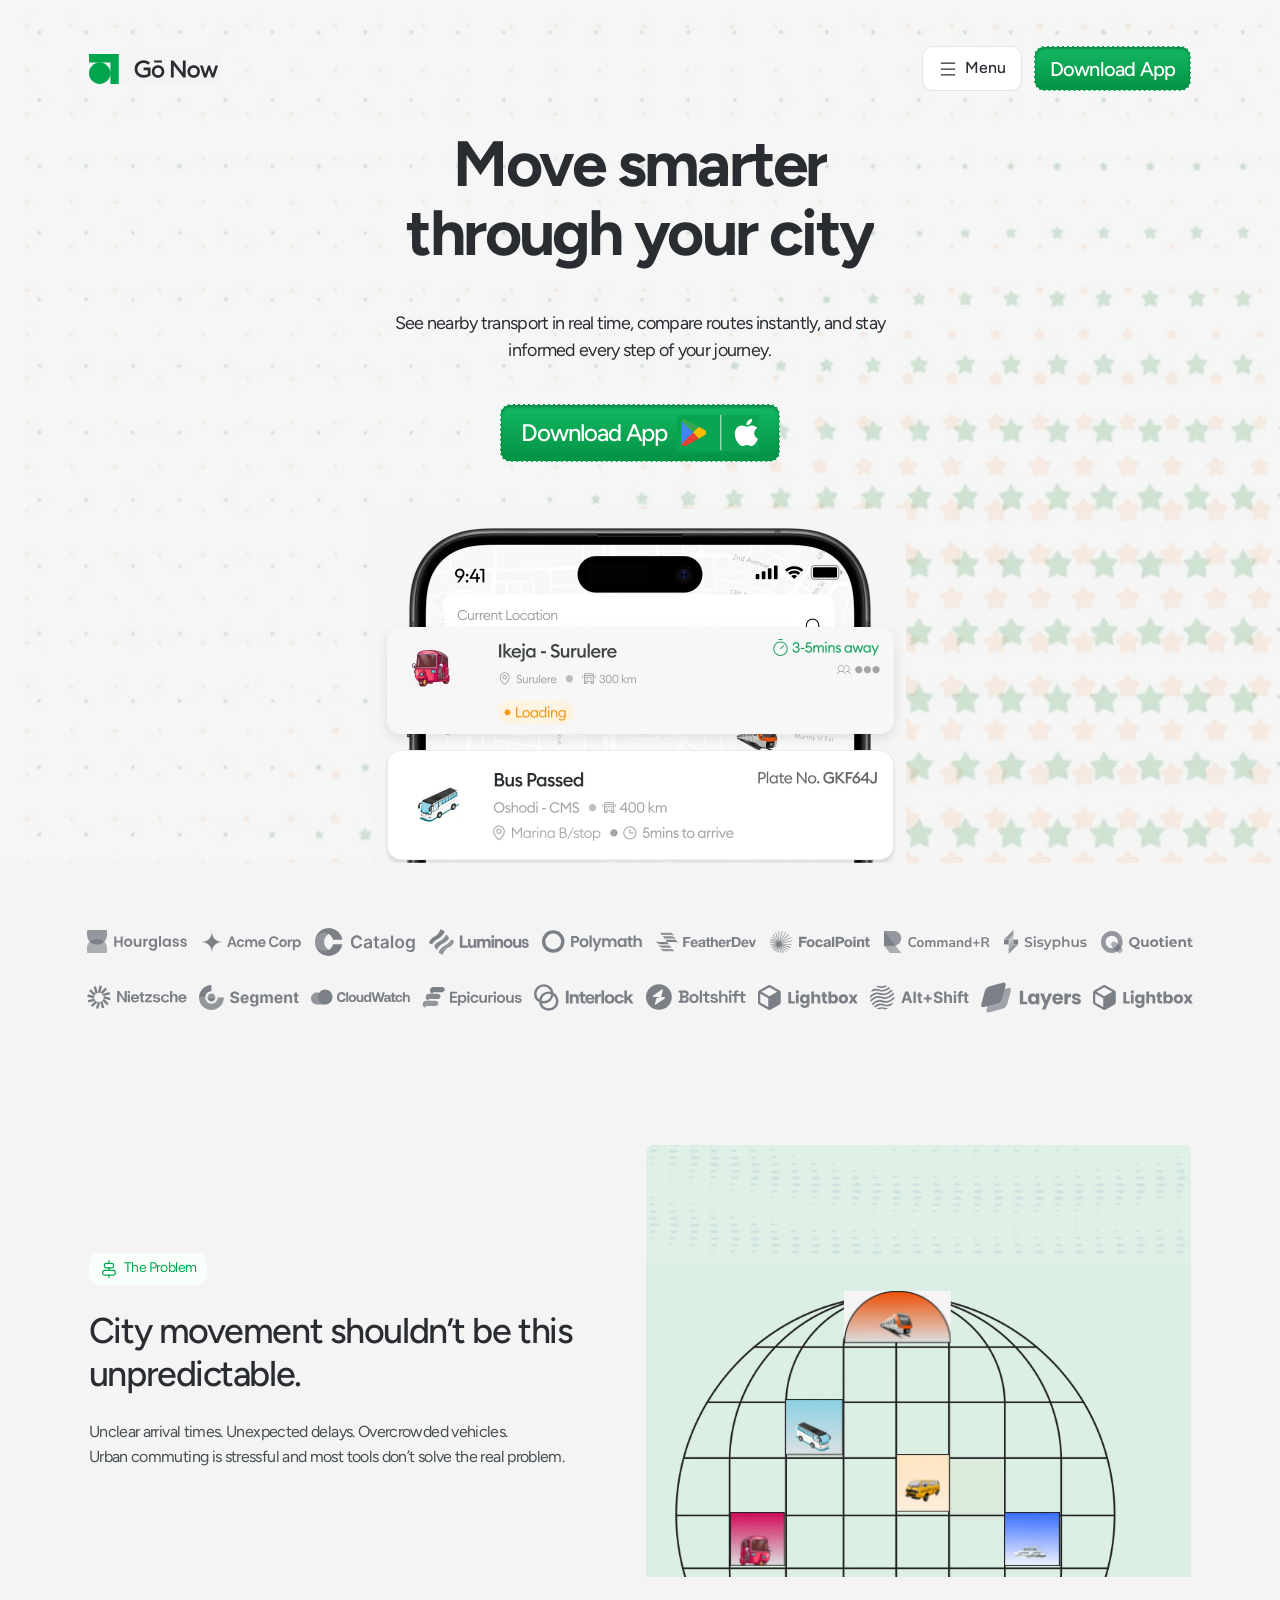
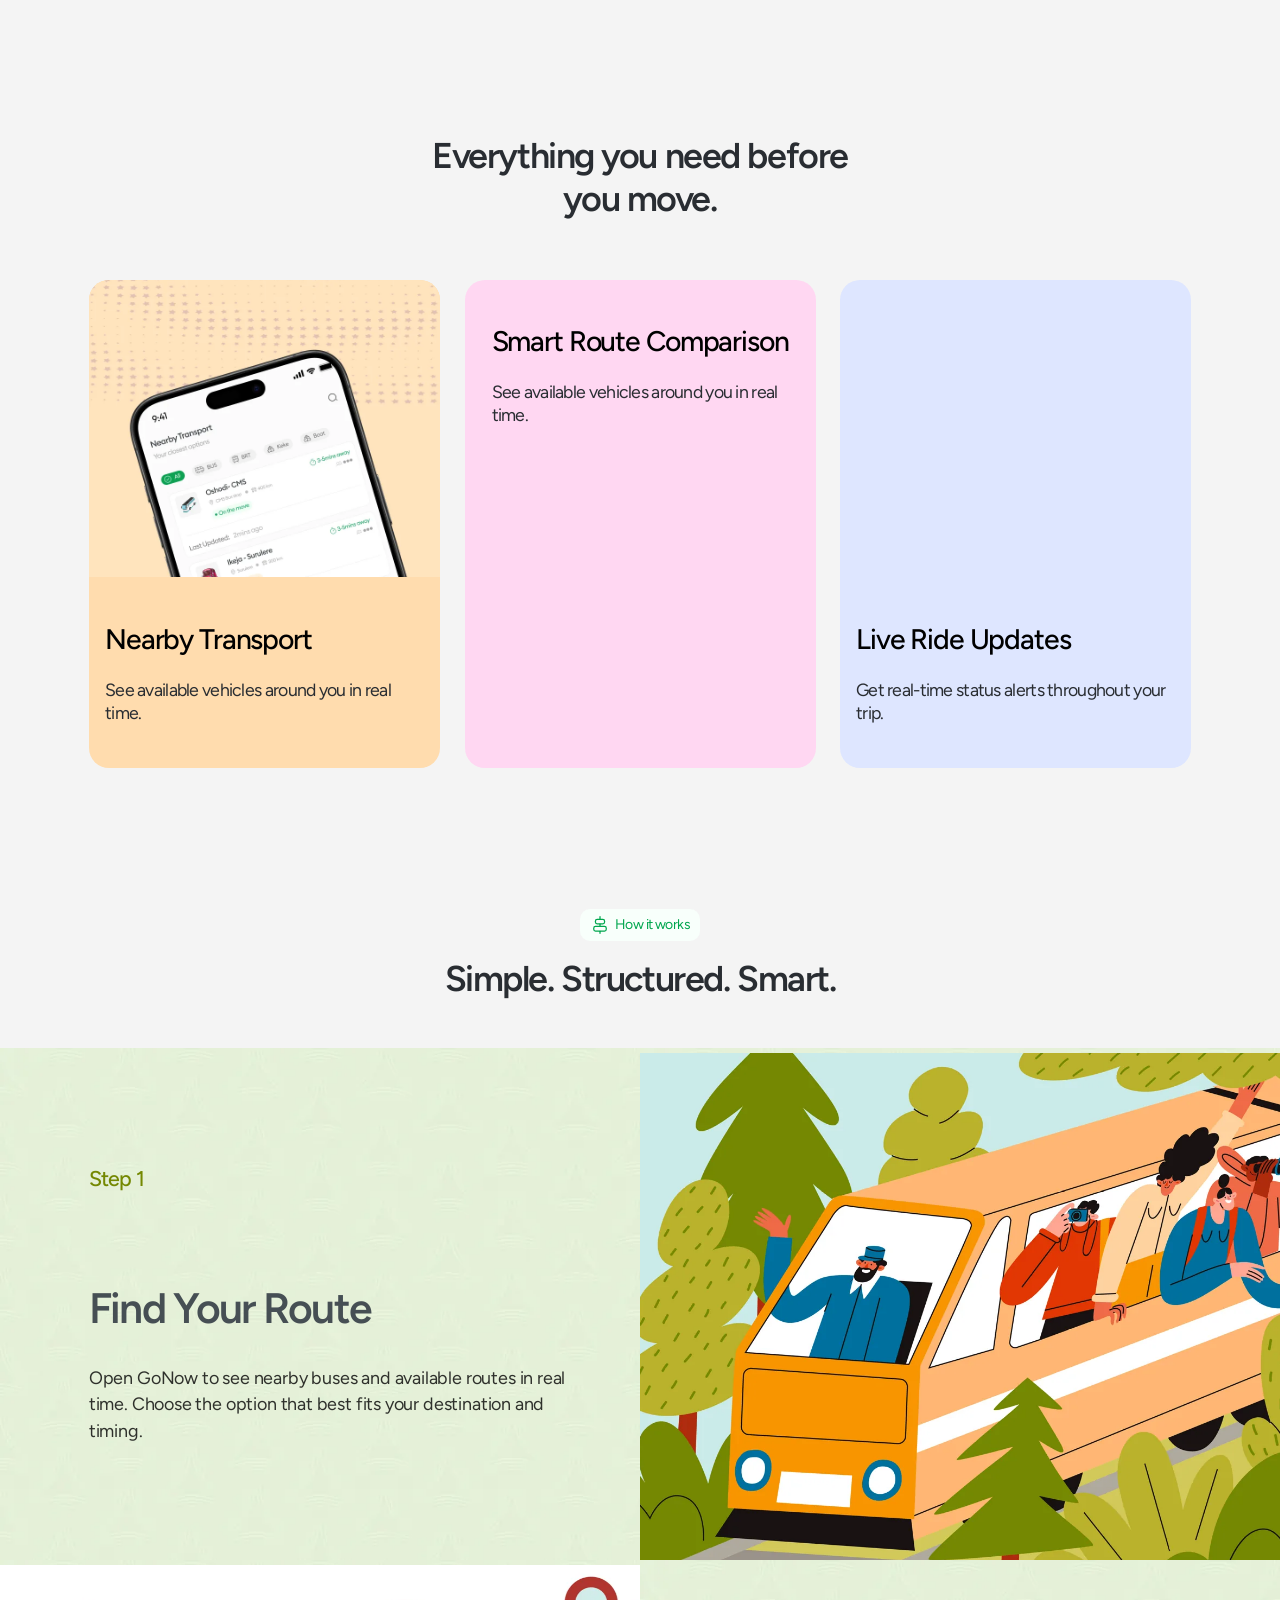
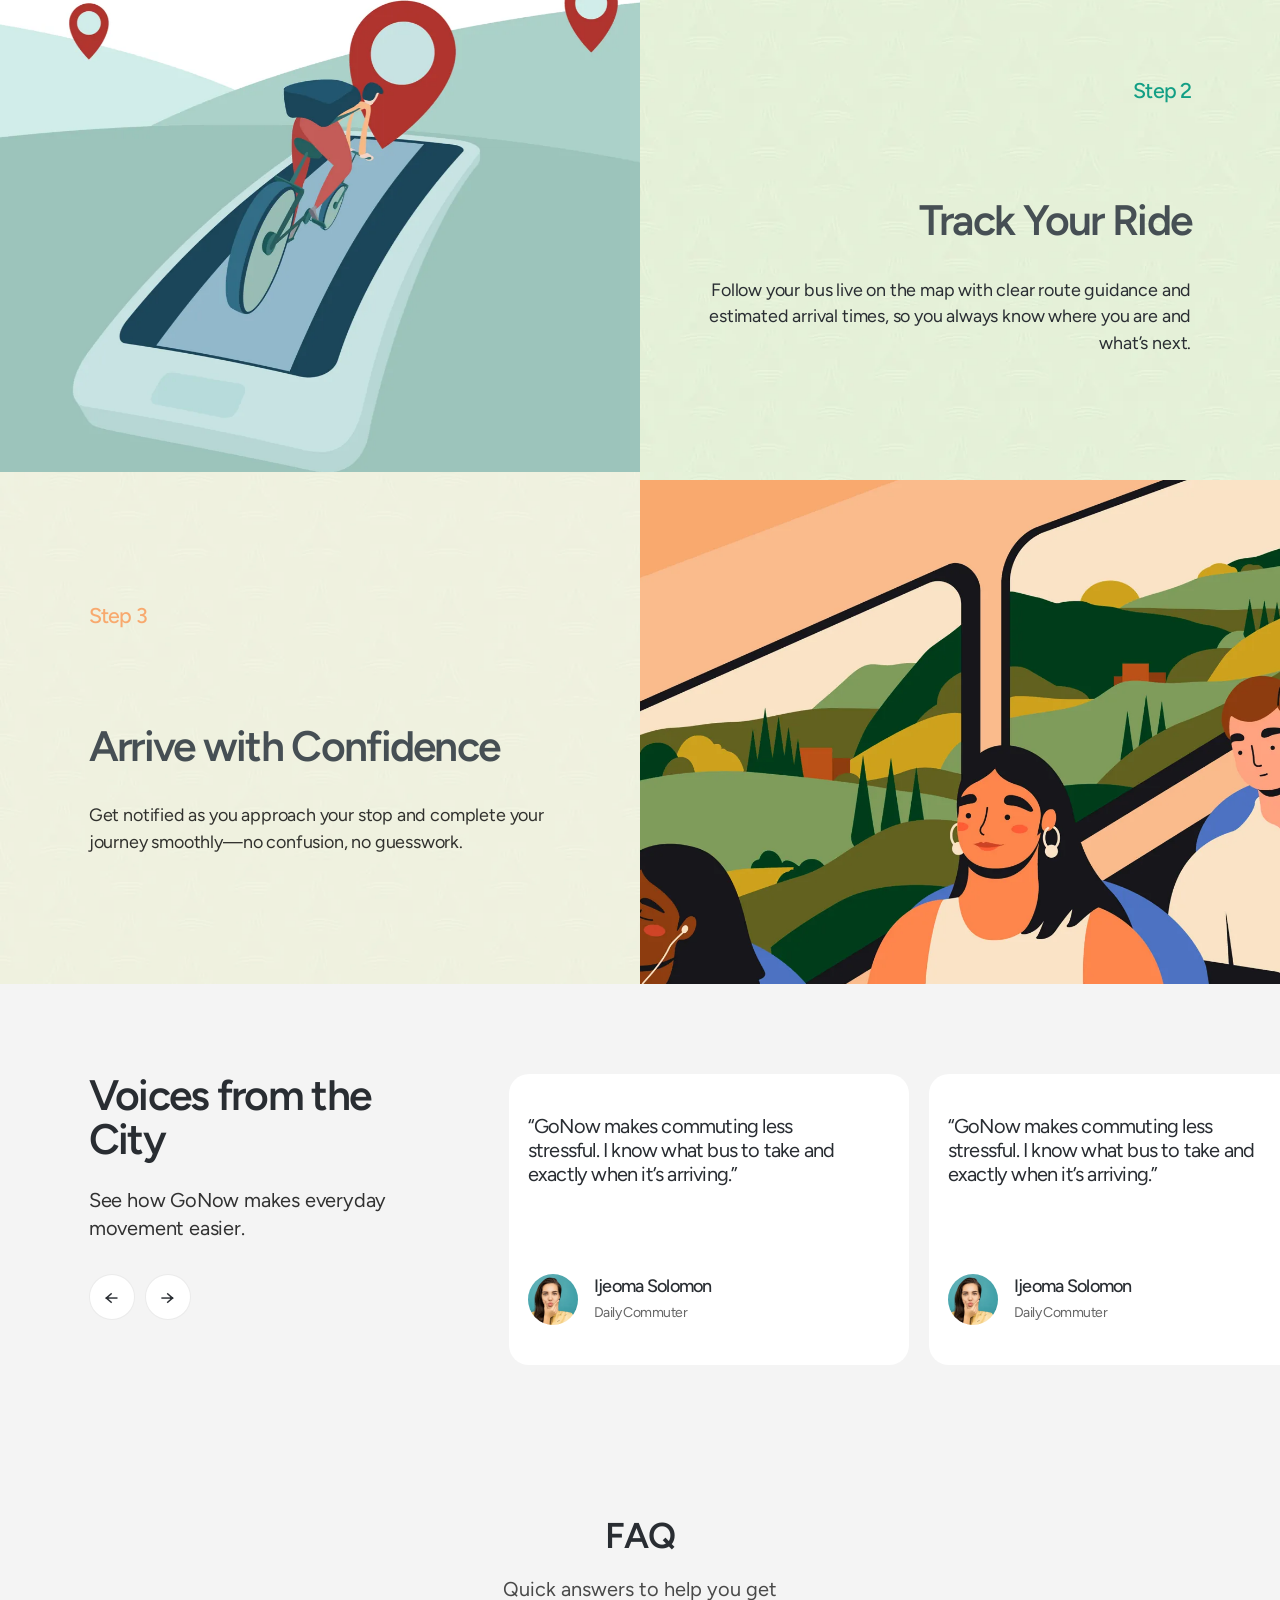
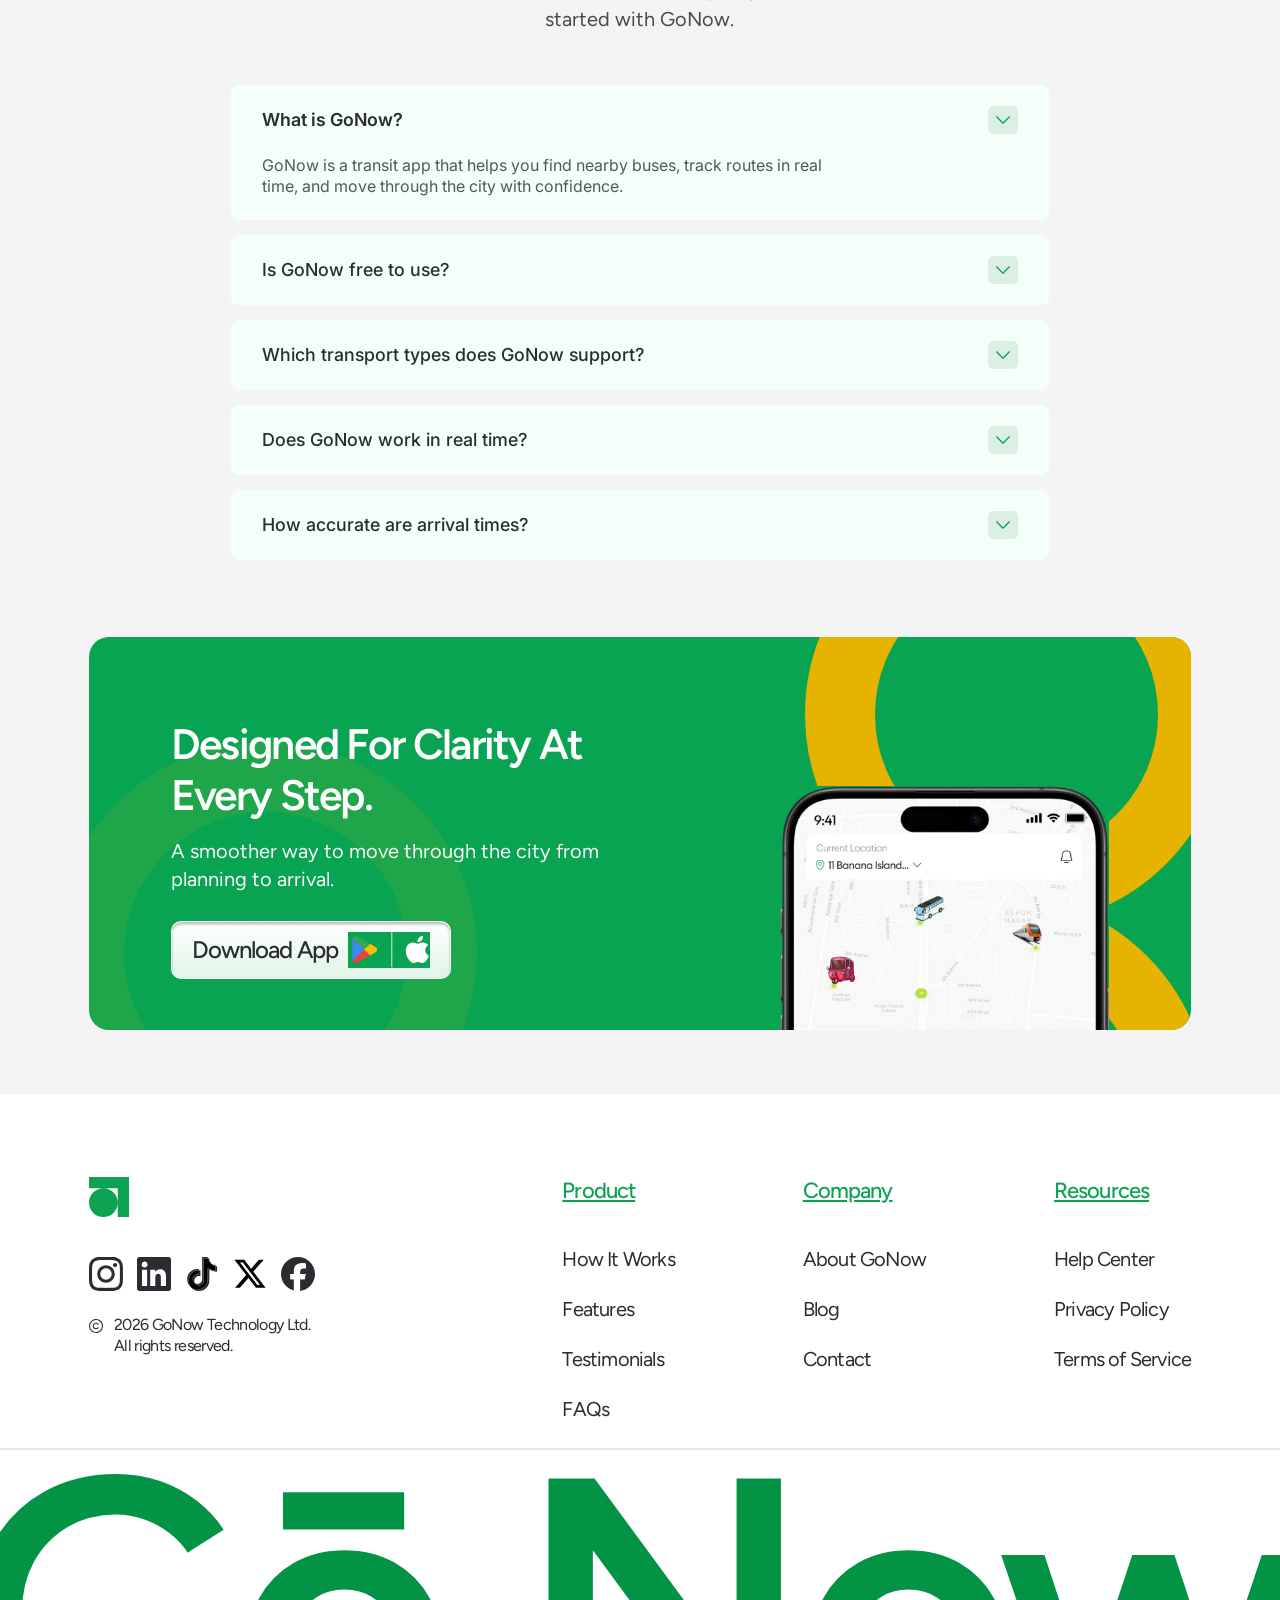
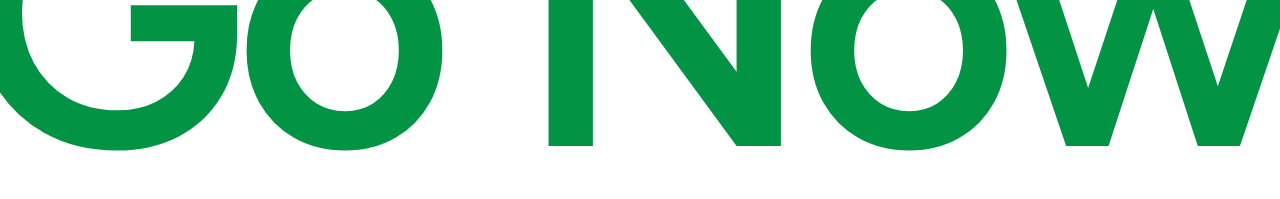
==== index.html @ c2cfa907 "feat: GoNow landing page + 404 — responsive to 1920, Lenis smooth scroll, optimized WebP assets Co-A" ====
<!doctype html>
<html lang="en">
<head>
  <meta charset="utf-8">
  <meta name="viewport" content="width=device-width, initial-scale=1">
  <title>GoNow — Move smarter through your city</title>
  <meta name="description" content="See nearby transport in real time, compare routes instantly, and stay informed every step of your journey.">
  <meta name="theme-color" content="#f4f4f4">
  <meta property="og:title" content="GoNow — Move smarter through your city">
  <meta property="og:description" content="Real-time nearby transport, instant route comparison and live ride updates.">
  <meta property="og:type" content="website">
  <script>document.documentElement.classList.add('js')</script>
  <link rel="preconnect" href="https://fonts.googleapis.com">
  <link rel="preconnect" href="https://fonts.gstatic.com" crossorigin>
  <link rel="stylesheet" href="https://fonts.googleapis.com/css2?family=Figtree:wght@400;500;600;700&family=Inter:wght@400;500;600&display=swap">
  <link rel="preload" as="image" href="assets/hero-phone.webp" fetchpriority="high">
  <link rel="icon" href="assets/foot-logo.svg" type="image/svg+xml">
  <link rel="stylesheet" href="css/styles.css">
</head>
<body>
  <a class="skip" href="#main">Skip to content</a>

  <!-- ============ HEADER ============ -->
  <header class="hdr" id="top">
    <div class="hdr__inner">
      <a class="hdr__logo" href="#top" aria-label="GoNow home"><img src="assets/logo.svg" alt="GoNow" width="130" height="30"></a>
      <div class="hdr__right">
        <div class="menu">
          <button class="menu__btn" type="button" aria-expanded="false" aria-controls="menu-panel">
            <img src="assets/menu-icon.svg" alt="" width="20" height="20"><span>Menu</span>
          </button>
          <nav class="menu__panel" id="menu-panel" aria-label="Primary">
            <a href="#how">How it works</a>
            <a href="#features">Features</a>
            <a href="#voices">Testimonials</a>
            <a href="#faq">FAQs</a>
          </nav>
        </div>
        <a class="pill-dl" href="#download">Download App</a>
      </div>
    </div>
  </header>

  <main id="main">
    <!-- ============ HERO ============ -->
    <section class="hero" aria-labelledby="hero-title">
      <div class="hero__bg" aria-hidden="true">
        <img class="hero__bg1" src="assets/hero-bg.webp" alt="" width="1440" height="899" fetchpriority="low" decoding="async">
        <img class="hero__bg2" src="assets/hero-pattern.webp" alt="" width="1440" height="1251" decoding="async">
      </div>
      <div class="hero__copy">
        <h1 id="hero-title"><span>Move smarter</span> <span>through your city</span></h1>
        <p>See nearby transport in real time, compare routes instantly, and stay informed every step of your journey.</p>
        <a class="dl" href="#download"><span>Download App</span><img src="assets/store-icons.svg" alt="" width="82" height="36"></a>
      </div>
      <figure class="hero__phone"><img src="assets/hero-phone.webp" alt="GoNow app showing a nearby bus arriving in 3–5 minutes" width="531" height="354" fetchpriority="high" decoding="async"></figure>
    </section>

    <!-- ============ LOGOS ============ -->
    <section class="logos" aria-label="Trusted by">
      <div class="logos__rows">
        <ul class="logos__row">
          <li><img src="assets/co-0.svg" alt="" width="100" height="25" loading="lazy"></li>
          <li><img src="assets/co-1.svg" alt="" width="100" height="24" loading="lazy"></li>
          <li><img src="assets/co-2.svg" alt="" width="100" height="30" loading="lazy"></li>
          <li><img src="assets/co-3.svg" alt="" width="100" height="27" loading="lazy"></li>
          <li><img src="assets/co-4.svg" alt="" width="100" height="27" loading="lazy"></li>
          <li><img src="assets/co-5.svg" alt="" width="100" height="24" loading="lazy"></li>
          <li><img src="assets/co-6.svg" alt="" width="100" height="24" loading="lazy"></li>
          <li><img src="assets/co-7.svg" alt="" width="106" height="24" loading="lazy"></li>
          <li><img src="assets/co-8.svg" alt="" width="83" height="24" loading="lazy"></li>
          <li><img src="assets/co-9.svg" alt="" width="92" height="24" loading="lazy"></li>
        </ul>
        <ul class="logos__row">
          <li><img src="assets/co-10.svg" alt="" width="100" height="26" loading="lazy"></li>
          <li><img src="assets/co-11.svg" alt="" width="100" height="27" loading="lazy"></li>
          <li><img src="assets/co-12.svg" alt="" width="100" height="24" loading="lazy"></li>
          <li><img src="assets/co-13.svg" alt="" width="100" height="25" loading="lazy"></li>
          <li><img src="assets/co-14.svg" alt="" width="100" height="29" loading="lazy"></li>
          <li><img src="assets/co-15.svg" alt="" width="100" height="28" loading="lazy"></li>
          <li><img src="assets/co-16.svg" alt="" width="100" height="29" loading="lazy"></li>
          <li><img src="assets/co-17.svg" alt="" width="100" height="27" loading="lazy"></li>
          <li><img src="assets/co-18.svg" alt="" width="100" height="33" loading="lazy"></li>
          <li><img src="assets/co-16.svg" alt="" width="100" height="29" loading="lazy"></li>
        </ul>
      </div>
    </section>

    <!-- ============ PROBLEM ============ -->
    <section class="problem wrap" aria-labelledby="problem-title">
      <div class="problem__copy reveal">
        <span class="tag"><img src="assets/tag-icon.svg" alt="" width="20" height="20">The Problem</span>
        <h2 id="problem-title">City movement shouldn’t be this unpredictable.</h2>
        <p>Unclear arrival times. Unexpected delays. Overcrowded vehicles.<br>Urban commuting is stressful and most tools don’t solve the real problem.</p>
      </div>
      <div class="problem__art reveal" style="--d:120ms">
        <img class="problem__panel" src="assets/problem-art.webp" alt="" width="744" height="589" loading="lazy" decoding="async">
        <img class="stk stk--1" src="assets/stk-1.webp" alt="" width="73" height="79" loading="lazy">
        <img class="stk stk--2" src="assets/stk-2.webp" alt="" width="76" height="73" loading="lazy">
        <img class="stk stk--3" src="assets/stk-3.webp" alt="" width="79" height="77" loading="lazy">
        <img class="stk stk--4" src="assets/stk-4.webp" alt="" width="75" height="73" loading="lazy">
        <img class="stk stk--5" src="assets/stk-5.webp" alt="" width="146" height="71" loading="lazy">
      </div>
    </section>

    <!-- ============ FEATURES ============ -->
    <section class="features wrap" id="features" aria-labelledby="features-title">
      <h2 id="features-title" class="features__title reveal">Everything you need before you move.</h2>
      <div class="features__grid">
        <article class="fcard fcard--1 reveal">
          <div class="fcard__art"><img src="assets/feat1-art.webp" alt="Nearby transport on the GoNow map" width="396" height="353" loading="lazy" decoding="async"></div>
          <div class="fcard__txt"><h3>Nearby Transport</h3><p>See available vehicles around you in real time.</p></div>
        </article>
        <article class="fcard fcard--2 reveal" style="--d:100ms">
          <div class="fcard__txt"><h3>Smart Route Comparison</h3><p>See available vehicles around you in real time.</p></div>
          <div class="fcard__art"><img class="fcard__bg" src="assets/feat2-bg.webp" alt="" width="396" height="319" loading="lazy" decoding="async"><img class="fcard__phone" src="assets/feat2-phone.webp" alt="Route comparison screen" width="252" height="289" loading="lazy" decoding="async"></div>
        </article>
        <article class="fcard fcard--3 reveal" style="--d:200ms">
          <div class="fcard__art"><img src="assets/feat3-art.webp" alt="Live ride updates screen" width="396" height="353" loading="lazy" decoding="async"></div>
          <div class="fcard__txt"><h3>Live Ride Updates</h3><p>Get real-time status alerts throughout your trip.</p></div>
        </article>
      </div>
    </section>

    <!-- ============ HOW IT WORKS ============ -->
    <section class="how" id="how" aria-labelledby="how-title">
      <header class="how__head reveal">
        <span class="tag"><img src="assets/tag-icon.svg" alt="" width="20" height="20">How it works</span>
        <h2 id="how-title">Simple. Structured. Smart.</h2>
      </header>

      <div class="step step--1">
        <img class="step__pat step__pat--l" src="assets/how-pattern.webp" alt="" loading="lazy" decoding="async">
        <div class="step__txt reveal"><span class="step__n">Step 1</span><h3>Find Your Route</h3><p>Open GoNow to see nearby buses and available routes in real time. Choose the option that best fits your destination and timing.</p></div>
        <div class="step__img"><img class="step__pat" src="assets/how-pattern.webp" alt="" loading="lazy" decoding="async"><img class="step__pic" data-parallax src="assets/how-1.webp" alt="" loading="lazy" decoding="async"></div>
      </div>

      <div class="step step--2">
        <img class="step__pat step__pat--r" src="assets/how-pattern.webp" alt="" loading="lazy" decoding="async">
        <div class="step__img"><img class="step__pat" src="assets/how-pattern.webp" alt="" loading="lazy" decoding="async"><img class="step__pic" data-parallax src="assets/how-2.webp" alt="" loading="lazy" decoding="async"></div>
        <div class="step__txt reveal"><span class="step__n">Step 2</span><h3>Track Your Ride</h3><p>Follow your bus live on the map with clear route guidance and estimated arrival times, so you always know where you are and what’s next.</p></div>
      </div>

      <div class="step step--3">
        <img class="step__pat step__pat--l" src="assets/how-pattern.webp" alt="" loading="lazy" decoding="async">
        <div class="step__txt reveal"><span class="step__n">Step 3</span><h3>Arrive with Confidence</h3><p>Get notified as you approach your stop and complete your journey smoothly—no confusion, no guesswork.</p></div>
        <div class="step__img"><img class="step__pat" src="assets/how-pattern.webp" alt="" loading="lazy" decoding="async"><img class="step__pic" data-parallax src="assets/how-3.webp" alt="" loading="lazy" decoding="async"></div>
      </div>
    </section>

    <!-- ============ TESTIMONIALS ============ -->
    <section class="voices" id="voices" aria-labelledby="voices-title">
      <div class="voices__inner">
        <div class="voices__copy reveal">
          <h2 id="voices-title">Voices from the City</h2>
          <p>See how GoNow makes everyday movement easier.</p>
          <div class="voices__nav" aria-hidden="true"><button type="button" data-dir="-1" tabindex="-1">←</button><button type="button" data-dir="1" tabindex="-1">→</button></div>
        </div>
        <div class="voices__track" tabindex="0" role="group" aria-label="Testimonials, scroll horizontally">
          <figure class="quote reveal"><blockquote>“GoNow makes commuting less stressful. I know what bus to take and exactly when it’s arriving.”</blockquote><figcaption><img src="assets/avatar.webp" alt="" width="50" height="51" loading="lazy"><span><b>Ijeoma Solomon</b><i>Daily Commuter</i></span></figcaption></figure>
          <figure class="quote reveal" style="--d:100ms"><blockquote>“GoNow makes commuting less stressful. I know what bus to take and exactly when it’s arriving.”</blockquote><figcaption><img src="assets/avatar.webp" alt="" width="50" height="51" loading="lazy"><span><b>Ijeoma Solomon</b><i>Daily Commuter</i></span></figcaption></figure>
          <figure class="quote reveal" style="--d:200ms"><blockquote>“GoNow makes commuting less stressful. I know what bus to take and exactly when it’s arriving.”</blockquote><figcaption><img src="assets/avatar.webp" alt="" width="50" height="51" loading="lazy"><span><b>Ijeoma Solomon</b><i>Daily Commuter</i></span></figcaption></figure>
        </div>
      </div>
    </section>

    <!-- ============ FAQ ============ -->
    <section class="faq wrap" id="faq" aria-labelledby="faq-title">
      <header class="faq__head reveal"><h2 id="faq-title">FAQ</h2><p>Quick answers to help you get started with GoNow.</p></header>
      <div class="faq__list reveal" style="--d:100ms">
        <div class="qa open">
          <h3><button type="button" aria-expanded="true" aria-controls="a1" id="q1"><span>What is GoNow?</span><img src="assets/faq-open.svg" alt="" width="30" height="28"></button></h3>
          <div class="qa__a" id="a1" role="region" aria-labelledby="q1"><div><p>GoNow is a transit app that helps you find nearby buses, track routes in real time, and move through the city with confidence.</p></div></div>
        </div>
        <div class="qa">
          <h3><button type="button" aria-expanded="false" aria-controls="a2" id="q2"><span>Is GoNow free to use?</span><img src="assets/faq-closed.svg" alt="" width="30" height="28"></button></h3>
          <div class="qa__a" id="a2" role="region" aria-labelledby="q2"><div><p>Yes. Downloading GoNow and checking nearby buses, routes and arrival times is free.</p></div></div>
        </div>
        <div class="qa">
          <h3><button type="button" aria-expanded="false" aria-controls="a3" id="q3"><span>Which transport types does GoNow support?</span><img src="assets/faq-closed.svg" alt="" width="30" height="28"></button></h3>
          <div class="qa__a" id="a3" role="region" aria-labelledby="q3"><div><p>GoNow currently focuses on buses and shows the routes and stops around you.</p></div></div>
        </div>
        <div class="qa">
          <h3><button type="button" aria-expanded="false" aria-controls="a4" id="q4"><span>Does GoNow work in real time?</span><img src="assets/faq-closed.svg" alt="" width="30" height="28"></button></h3>
          <div class="qa__a" id="a4" role="region" aria-labelledby="q4"><div><p>Yes. Vehicle positions and status alerts refresh continuously while you travel.</p></div></div>
        </div>
        <div class="qa">
          <h3><button type="button" aria-expanded="false" aria-controls="a5" id="q5"><span>How accurate are arrival times?</span><img src="assets/faq-closed.svg" alt="" width="30" height="28"></button></h3>
          <div class="qa__a" id="a5" role="region" aria-labelledby="q5"><div><p>Estimates update as traffic and vehicle speed change, so they stay close to what you’ll see at the stop.</p></div></div>
        </div>
      </div>
    </section>

    <!-- ============ CTA ============ -->
    <section class="cta wrap" id="download" aria-labelledby="cta-title">
      <div class="cta__box">
        <img class="cta__ell cta__ell--a" src="assets/cta-ell-a.svg" alt="" aria-hidden="true">
        <img class="cta__ell cta__ell--b" src="assets/cta-ell-b.svg" alt="" aria-hidden="true">
        <img class="cta__ell cta__ell--c" src="assets/cta-ell-a.svg" alt="" aria-hidden="true">
        <div class="cta__copy">
          <h2 id="cta-title">Designed For Clarity At Every Step.</h2>
          <p>A smoother way to move through the city from planning to arrival.</p>
          <a class="dl dl--light" href="#download"><span>Download App</span><img src="assets/store-icons.svg" alt="" width="82" height="36"></a>
        </div>
        <img class="cta__phone" src="assets/cta-phone.webp" alt="GoNow app on a phone" width="467" height="347" loading="lazy" decoding="async">
      </div>
    </section>
  </main>

  <!-- ============ FOOTER ============ -->
  <footer class="foot">
    <div class="foot__top wrap">
      <div class="foot__brand">
        <img src="assets/foot-logo.svg" alt="GoNow" width="40" height="40">
        <div class="foot__social">
          <a href="#" aria-label="Instagram"><img src="assets/social-0.svg" alt="" width="34" height="34"></a>
          <a href="#" aria-label="LinkedIn"><img src="assets/social-1.svg" alt="" width="34" height="34"></a>
          <a href="#" aria-label="TikTok"><img src="assets/social-2.svg" alt="" width="34" height="34"></a>
          <a href="#" aria-label="X"><img src="assets/social-3.svg" alt="" width="34" height="34"></a>
          <a href="#" aria-label="Facebook"><img src="assets/social-4.svg" alt="" width="34" height="34"></a>
        </div>
        <p class="foot__copy"><img src="assets/copyright.svg" alt="" width="14" height="14"><span>2026 GoNow Technology Ltd.<br>All rights reserved.</span></p>
      </div>
      <nav class="foot__cols" aria-label="Footer">
        <div><h3>Product</h3><ul><li><a href="#how">How It Works</a></li><li><a href="#features">Features</a></li><li><a href="#voices">Testimonials</a></li><li><a href="#faq">FAQs</a></li></ul></div>
        <div><h3>Company</h3><ul><li><a href="#top">About GoNow</a></li><li><a href="#top">Blog</a></li><li><a href="mailto:hello@gonow.example">Contact</a></li></ul></div>
        <div><h3>Resources</h3><ul><li><a href="#faq">Help Center</a></li><li><a href="#top">Privacy Policy</a></li><li><a href="#top">Terms of Service</a></li></ul></div>
      </nav>
    </div>
    <div class="foot__word" aria-hidden="true"><img class="foot__line" src="assets/foot-line.svg" alt=""><span>Gō Now</span></div>
  </footer>

  <script src="js/lenis.min.js" defer></script>
  <script src="js/main.js" defer></script>
</body>
</html>
---- css/styles.css ----
/* GoNow landing — design width 1440, fluid to 1920+ and down to 320 */
:root{
  --bg:#f4f4f4;
  --ink:#292d32;
  --body:#464f54;
  --green:#08a452;
  --green-d:#039344;
  --green-l:#0da353;
  --tag-bg:#f8fffb;
  --tag-ink:#00a64e;
  --faq-bg:#f5fffa;
  --px:clamp(20px,6.94vw,100px);
  --sec-y:clamp(56px,6vw,80px);
  --wrap:min(1240px,100% - 2*var(--px));
  --ease:cubic-bezier(.22,.7,.2,1);
  --f:"Figtree","Euclid Circular B",system-ui,-apple-system,"Segoe UI",sans-serif;
  --fi:"Inter",system-ui,sans-serif;
}
*,*::before,*::after{box-sizing:border-box}
html{-webkit-text-size-adjust:100%}
html.lenis,html.lenis body{height:auto}
.lenis.lenis-smooth{scroll-behavior:auto!important}
.lenis.lenis-stopped{overflow:hidden}
body{margin:0;background:var(--bg);color:var(--ink);font-family:var(--f);line-height:1.3;-webkit-font-smoothing:antialiased;overflow-x:clip}
img{display:block;max-width:100%;height:auto}
a{color:inherit;text-decoration:none}
button{font:inherit;color:inherit;background:none;border:0;padding:0;cursor:pointer}
h1,h2,h3,p,ul,figure,blockquote{margin:0;padding:0}
ul{list-style:none}
.wrap{width:var(--wrap);margin-inline:auto}
.skip{position:fixed;left:12px;top:-60px;z-index:300;background:#fff;padding:10px 16px;border-radius:8px;transition:top .2s}
.skip:focus{top:12px}
:focus-visible{outline:2px solid var(--green);outline-offset:3px}

/* reveal */
.js .reveal{opacity:0;transform:translateY(28px);transition:opacity .9s var(--ease),transform .9s var(--ease);transition-delay:var(--d,0ms)}
.js .reveal.in{opacity:1;transform:none}

/* tag pill */
.tag{display:inline-flex;align-items:center;gap:5px;background:var(--tag-bg);color:var(--tag-ink);border-radius:10px;padding:6px 10px;font-size:14px;letter-spacing:-.56px;line-height:1.2}

/* ---------- header ---------- */
.hdr{position:fixed;inset:0 0 auto;z-index:100;transition:transform .5s var(--ease)}
.hdr::before{content:"";position:absolute;inset:0;background:rgba(244,244,244,.82);-webkit-backdrop-filter:blur(14px);backdrop-filter:blur(14px);box-shadow:0 1px 0 rgba(0,0,0,.06);opacity:0;transition:opacity .4s;pointer-events:none}
.hdr.is-solid::before{opacity:1}
.hdr.is-hidden{transform:translateY(-110%)}
.hdr__inner{position:relative;display:flex;align-items:center;justify-content:space-between;width:100%;max-width:1440px;margin:auto;padding:46px var(--px) 46px;transition:padding .4s var(--ease)}
.hdr.is-solid .hdr__inner{padding-block:14px}
.hdr__logo img{width:130px;height:30px}
.hdr__right{display:flex;gap:12px;align-items:center}
.menu{position:relative}
.menu__btn{display:flex;align-items:center;gap:7px;height:45px;padding:0 15px;background:#fff;border:1px solid rgba(41,45,50,.12);border-radius:10px;font-size:16px;font-weight:500;transition:transform .3s var(--ease),box-shadow .3s}
.menu__btn:hover{transform:translateY(-2px);box-shadow:0 8px 20px -10px rgba(0,0,0,.25)}
.menu__btn img{transition:transform .4s var(--ease)}
.menu__btn[aria-expanded="true"] img{transform:rotate(90deg)}
.menu__panel{position:absolute;right:0;top:calc(100% + 10px);min-width:220px;padding:8px;background:#fff;border-radius:14px;box-shadow:0 24px 50px -18px rgba(0,0,0,.35);display:flex;flex-direction:column;opacity:0;visibility:hidden;transform:translateY(-8px) scale(.98);transform-origin:top right;transition:opacity .3s,transform .4s var(--ease),visibility .3s}
.menu.open .menu__panel{opacity:1;visibility:visible;transform:none}
.menu__panel a{padding:12px 14px;border-radius:9px;font-weight:500;transition:background .25s,color .25s,padding .3s var(--ease)}
.menu__panel a:hover{background:var(--tag-bg);color:var(--green-d);padding-left:20px}
.pill-dl{display:flex;align-items:center;height:45px;padding:0 15px;border-radius:10px;border:1px dashed #fff;background:linear-gradient(180deg,#14b862,#039344);color:#fff;font-size:20px;font-weight:500;letter-spacing:-.8px;box-shadow:inset 0 2px 2px rgba(0,0,0,.25);transition:transform .3s var(--ease),box-shadow .3s,filter .3s}
.pill-dl:hover{transform:translateY(-2px);filter:brightness(1.06);box-shadow:inset 0 2px 2px rgba(0,0,0,.25),0 12px 22px -10px rgba(3,147,68,.7)}

/* download button (big) */
.dl{position:relative;display:inline-flex;align-items:center;gap:10px;padding:10px 20px;border-radius:10px;border:1px dashed #fff;background:linear-gradient(180deg,#14b862,#039344);color:#fff;font-size:24px;font-weight:500;letter-spacing:-.96px;box-shadow:inset 0 2.6px 2.6px rgba(0,0,0,.25);overflow:hidden;isolation:isolate;transition:transform .35s var(--ease),box-shadow .35s}
.dl::after{content:"";position:absolute;inset:0;z-index:-1;background:linear-gradient(110deg,transparent 30%,rgba(255,255,255,.35) 50%,transparent 70%);transform:translateX(-120%);transition:transform .8s var(--ease)}
.dl:hover{transform:translateY(-3px);box-shadow:inset 0 2.6px 2.6px rgba(0,0,0,.25),0 18px 30px -14px rgba(3,147,68,.75)}
.dl:hover::after{transform:translateX(120%)}
.dl:active{transform:scale(.98)}
.dl img{width:82px;height:36px}
.dl--light{background:linear-gradient(180deg,#fff,#dff4e7);color:var(--ink);border-color:#fff}
.dl--light:hover{box-shadow:inset 0 2.6px 2.6px rgba(0,0,0,.2),0 18px 30px -14px rgba(0,0,0,.45)}

/* ---------- hero ---------- */
.hero{position:relative;overflow:hidden;padding:clamp(120px,10.3vw,148px) var(--px) 0;text-align:center}
.hero__bg{position:absolute;inset:0;pointer-events:none}
.hero__bg img{position:absolute;left:0;top:0;width:100%;max-width:none}
.hero__bg1{height:auto;opacity:.2;object-fit:cover;max-height:100%}
.hero__bg2{height:100%;opacity:.08;object-fit:cover}
.hero__copy{position:relative;display:flex;flex-direction:column;align-items:center;gap:40px;max-width:772px;margin-inline:auto}
.hero h1{max-width:576px;font-size:clamp(40px,5vw,72px);font-weight:700;line-height:1;letter-spacing:-.04em}
.hero h1 span{display:inline-block;overflow:hidden;vertical-align:top;padding-bottom:.08em}
.hero h1 span{animation:rise 1s var(--ease) both}
.hero h1 span:nth-child(2){animation-delay:.1s}
@keyframes rise{from{transform:translateY(100%);opacity:0}to{transform:none;opacity:1}}
.hero__copy>p{max-width:546px;font-size:clamp(17px,1.4vw,20px);line-height:1.5;letter-spacing:-.04em;animation:fadeUp 1s .25s var(--ease) both}
.hero .dl{animation:fadeUp 1s .4s var(--ease) both}
@keyframes fadeUp{from{opacity:0;transform:translateY(22px)}to{opacity:1;transform:none}}
.hero__phone{position:relative;width:min(531px,100%);margin:47px auto 0;animation:phoneUp 1.3s .5s var(--ease) both}
.hero__phone img{width:100%;height:auto}
@keyframes phoneUp{from{opacity:0;transform:translateY(80px)}to{opacity:1;transform:none}}

/* ---------- logos ---------- */
.logos{padding:clamp(24px,5vw,74px) clamp(20px,6.8vw,98px) clamp(24px,4vw,60px)}
.logos__rows{max-width:1243px;margin-inline:auto;display:flex;flex-direction:column;gap:24px}
.logos__row{display:flex;align-items:center;justify-content:space-between;flex-wrap:nowrap;gap:12px}
.logos__row li{flex:0 1 auto;min-width:0}
.logos__row li{opacity:.75;transition:opacity .3s,transform .4s var(--ease)}
.logos__row li:hover{opacity:1;transform:translateY(-3px)}
.logos__row img{height:auto;width:100%;max-width:106px}

/* ---------- problem ---------- */
.problem{display:grid;grid-template-columns:minmax(0,517px) minmax(0,744px);justify-content:space-between;align-items:center;gap:40px;padding-block:var(--sec-y)}
.problem__copy{display:flex;flex-direction:column;gap:16px;align-items:flex-start}
.problem h2{max-width:495px;font-size:clamp(30px,2.8vw,40px);font-weight:500;line-height:1.2;letter-spacing:-.04em;margin-top:8px}
.problem__copy p{max-width:517px;font-size:16px;line-height:1.6;letter-spacing:-.04em;color:var(--body);margin-top:8px}
.problem__art{position:relative;aspect-ratio:744/599}
.problem__panel{position:absolute;inset:0;width:100%;height:100%;object-fit:contain}
.stk{position:absolute;height:auto;will-change:transform;animation:bob 5s ease-in-out infinite}
.stk--1{left:calc(341/744*100%);top:calc(426/599*100%);width:calc(73/744*100%)}
.stk--2{left:calc(489/744*100%);top:calc(505/599*100%);width:calc(76/744*100%);animation-delay:-1s}
.stk--3{left:calc(190/744*100%);top:calc(351/599*100%);width:calc(79/744*100%);animation-delay:-2s}
.stk--4{left:calc(115/744*100%);top:calc(505/599*100%);width:calc(75/744*100%);animation-delay:-3s}
.stk--5{left:calc(270/744*100%);top:calc(204/599*100%);width:calc(146/744*100%);animation-delay:-4s}
@keyframes bob{50%{transform:translateY(-10px) rotate(1.5deg)}}

/* ---------- features ---------- */
.features{padding-block:var(--sec-y)}
.features__title{max-width:442px;margin:0 auto clamp(36px,5vw,60px);text-align:center;font-size:clamp(30px,2.8vw,40px);font-weight:600;line-height:1.2;letter-spacing:-.04em}
.features__grid{display:grid;grid-template-columns:repeat(3,minmax(0,1fr));gap:25px}
.fcard{--u:calc(100cqw/396);container-type:inline-size;display:flex;flex-direction:column;border-radius:20px;overflow:hidden;aspect-ratio:396/551;transition:transform .6s var(--ease),box-shadow .6s}
.fcard:hover{transform:translateY(-8px);box-shadow:0 30px 50px -28px rgba(0,0,0,.35)}
.fcard--1{background:#ffdcae}
.fcard--2{background:#ffd7f2}
.fcard--3{background:#dee6ff}
.fcard__art{position:relative;aspect-ratio:396/353;overflow:hidden}
.fcard__art img{width:100%;height:100%;object-fit:cover}
.fcard__txt{padding:calc(var(--u)*49) calc(var(--u)*18) calc(var(--u)*50)}
.fcard h3{font-size:max(22px,calc(var(--u)*32));font-weight:500;line-height:1.3;letter-spacing:-.04em;color:#000}
.fcard p{margin-top:20px;max-width:327px;font-size:max(16px,calc(var(--u)*20));line-height:1.3;letter-spacing:-.04em}
.fcard--2 .fcard__txt{padding:calc(var(--u)*49) calc(var(--u)*30) calc(var(--u)*40)}
.fcard--2 .fcard__art{aspect-ratio:396/319;margin-top:auto;flex:none}
.fcard--2 .fcard__bg{position:absolute;inset:0}
.fcard__phone{position:absolute;left:17.4%;bottom:0;width:63.6%;height:auto!important;object-fit:contain!important;transition:transform .7s var(--ease)}
.fcard--2:hover .fcard__phone{transform:translateY(-10px)}
.fcard--1 .fcard__art img,.fcard--3 .fcard__art img{transition:transform .9s var(--ease)}
.fcard--1:hover .fcard__art img,.fcard--3:hover .fcard__art img{transform:scale(1.04) translateY(-4px)}

/* ---------- how it works ---------- */
.how{padding-top:clamp(40px,5vw,80px)}
.how__head{display:flex;flex-direction:column;align-items:center;gap:20px;padding-bottom:clamp(32px,4vw,60px);text-align:center}
.how__head h2{font-size:clamp(30px,2.8vw,40px);font-weight:600;line-height:1;letter-spacing:-.04em}
.step{position:relative;display:grid;grid-template-columns:1fr 1fr;height:clamp(420px,40vw,700px);overflow:hidden;background:var(--sbg)}
.step--1{--sbg:#f8fde3;--sc:#748802}
.step--2{--sbg:#eefffc;--sc:#139f85}
.step--3{--sbg:#fff3ea;--sc:#f8a96e}
.step__pat{position:absolute;inset:0;width:100%;height:100%;max-width:none;object-fit:cover;opacity:1;pointer-events:none}
.step--3 .step__pat--l{opacity:.6}
.step__pat--l{width:50%}
.step__pat--r{left:auto;right:0;width:50%}
.step__txt{position:relative;align-self:center;display:flex;flex-direction:column;gap:0;width:min(566px,100% - var(--px)*1.2);justify-self:end;margin-right:clamp(24px,3.8vw,54px);margin-left:var(--px)}
.step--1 .step__txt,.step--3 .step__txt{justify-self:start;margin-left:var(--px);margin-right:clamp(24px,3.8vw,54px)}
.step--2 .step__txt{justify-self:end;text-align:right;align-items:flex-end;margin-right:var(--px)}
.step__n{margin-bottom:clamp(40px,6.9vw,100px);font-size:clamp(18px,1.67vw,24px);font-weight:500;letter-spacing:-.04em;line-height:1.5;color:var(--sc)}
.step h3{font-size:clamp(32px,3.33vw,48px);font-weight:600;line-height:1.2;letter-spacing:-.04em;color:var(--body);margin-bottom:30px}
.step__txt p{font-size:clamp(17px,1.4vw,20px);line-height:1.5;color:rgba(0,0,0,.8);letter-spacing:-.01em;max-width:488px;}
.step--2 .step__txt p{color:var(--ink)}
.step__img{position:relative;overflow:hidden;background:#0ba453}
.step--2 .step__img{background:#0f53e5}
.step--3 .step__img{background:#c3248a}
.step__img .step__pat{opacity:1}
.step__pic{position:absolute;max-width:none;object-fit:cover;will-change:transform;transition:transform .2s linear}
.step--1 .step__pic{left:0;top:0;width:117.4%;height:100%;object-position:0 0}
.step--2 .step__pic{left:-15.17%;top:0;width:120.19%;height:100%}
.step--3 .step__pic{left:-10.28%;top:0;width:118.38%;height:147.76%;object-position:50% 0}

/* ---------- testimonials ---------- */
.voices{padding:clamp(56px,7vw,100px) 0 var(--sec-y);overflow:hidden}
.voices__inner{display:grid;grid-template-columns:minmax(0,362px) minmax(0,1fr);gap:58px;padding-left:var(--px);max-width:1640px;margin-inline:auto}
.voices__copy{display:flex;flex-direction:column;gap:24px}
.voices h2{font-size:clamp(34px,3.33vw,48px);font-weight:600;line-height:1.04;letter-spacing:-.04em}
.voices__copy>p{max-width:325px;font-size:20px;line-height:1.4;color:rgba(0,0,0,.8);letter-spacing:-.01em}
.voices__nav{display:flex;gap:10px;margin-top:8px}
.voices__nav button{width:46px;height:46px;border-radius:50%;background:#fff;border:1px solid rgba(0,0,0,.08);font-size:20px;transition:background .3s,color .3s,transform .3s var(--ease)}
.voices__nav button:hover{background:var(--green);color:#fff;transform:scale(1.07)}
.voices__track{display:flex;gap:20px;overflow-x:auto;scroll-snap-type:x mandatory;scrollbar-width:none;padding-right:var(--px);cursor:grab;-webkit-overflow-scrolling:touch}
.voices__track::-webkit-scrollbar{display:none}
.voices__track.drag{cursor:grabbing;scroll-snap-type:none}
.quote{flex:0 0 min(400px,82vw);scroll-snap-align:start;background:#fff;border-radius:20px;padding:40px 18px 40px 19px;min-height:291px;display:flex;flex-direction:column;justify-content:space-between;gap:48px;transition:transform .5s var(--ease),box-shadow .5s;user-select:none}
.quote:hover{transform:translateY(-6px);box-shadow:0 28px 40px -26px rgba(0,0,0,.3)}
.quote blockquote{max-width:332px;font-size:20px;line-height:1.2;letter-spacing:-.04em}
.quote figcaption{display:flex;align-items:center;gap:16px}
.quote figcaption img{width:50px;height:51px;border-radius:50%;object-fit:cover;pointer-events:none}
.quote b{display:block;font-size:18px;font-weight:500;letter-spacing:-.04em;line-height:1.2;margin-bottom:6px}
.quote i{display:block;font-style:normal;font-size:14px;color:#666;letter-spacing:-.04em}

/* ---------- FAQ ---------- */
.faq{padding-block:var(--sec-y) clamp(56px,6vw,80px);display:flex;flex-direction:column;align-items:center;gap:clamp(36px,4vw,60px)}
.faq__head{display:flex;flex-direction:column;align-items:center;gap:20px;text-align:center;max-width:320px}
.faq h2{font-size:clamp(32px,2.8vw,40px);font-weight:600;line-height:1;letter-spacing:-.034em}
.faq__head p{font-size:20px;line-height:1.5;color:rgba(0,0,0,.7)}
.faq__list{width:min(820px,100%);display:flex;flex-direction:column;gap:15px}
.qa{background:var(--faq-bg);border-radius:10px;transition:background .3s,box-shadow .4s}
.qa:hover{box-shadow:0 14px 30px -20px rgba(0,100,50,.45)}
.qa button{display:flex;width:100%;align-items:center;justify-content:space-between;gap:20px;padding:21px 32px;text-align:left;font:500 clamp(16px,1.4vw,20px)/1.1 var(--fi);color:var(--ink)}
.qa.open button{font-weight:600}
.qa button img{flex:none;width:30px;height:28px;transition:transform .5s var(--ease)}
.qa.open button img{transform:rotate(180deg)}
.qa__a{display:grid;grid-template-rows:0fr;transition:grid-template-rows .5s var(--ease)}
.qa.open .qa__a{grid-template-rows:1fr}
.qa__a>div{overflow:hidden}
.qa__a p{padding:0 32px 24px;max-width:652px;font:400 16px/1.27 var(--fi);color:rgba(41,45,50,.8)}

/* ---------- CTA ---------- */
.cta{padding-bottom:clamp(40px,5vw,80px)}
.cta__box{position:relative;overflow:hidden;background:var(--green);border-radius:20px;display:grid;grid-template-columns:minmax(0,535px) minmax(0,1fr);gap:74px;align-items:start;padding:clamp(40px,6.6vw,82px) clamp(28px,6.6vw,82px) 0}
.cta__ell{position:absolute;width:423px;height:423px;max-width:none;pointer-events:none;animation:drift 12s ease-in-out infinite}
.cta__ell--a{left:calc(100% - 405px);top:257px}
.cta__ell--b{left:-35px;top:105px;animation-delay:-4s}
.cta__ell--c{left:calc(100% - 386px);top:-134px;animation-delay:-8s}
@keyframes drift{50%{transform:translate(-14px,10px)}}
.cta__copy{position:relative;display:flex;flex-direction:column;align-items:flex-start;gap:16px;padding-bottom:clamp(32px,4vw,60px)}
.cta h2{max-width:440px;font-size:clamp(32px,3.33vw,48px);font-weight:600;line-height:1.2;letter-spacing:-.04em;color:#fff}
.cta__copy>p{max-width:440px;font-size:20px;line-height:1.4;color:#fafafa;margin-bottom:12px}
.cta__phone{position:relative;justify-self:end;align-self:end;width:min(467px,100%);height:auto;transition:transform .8s var(--ease)}
.cta__box:hover .cta__phone{transform:translateY(-10px)}

/* ---------- footer ---------- */
.foot{position:relative;background:#fff;overflow:hidden;padding-top:clamp(56px,6.5vw,94px)}
.foot__top{display:flex;justify-content:space-between;align-items:flex-start;gap:48px}
.foot__brand{display:flex;flex-direction:column;gap:40px;width:237px}
.foot__brand>img{width:40px;height:40px}
.foot__social{display:flex;gap:14px}
.foot__social a{display:block;transition:transform .35s var(--ease)}
.foot__social a:hover{transform:translateY(-5px) scale(1.08)}
.foot__social img{width:34px;height:34px}
.foot__copy{display:flex;gap:11px;align-items:flex-start;font-size:16px;letter-spacing:-.04em;line-height:1.3;margin-top:-16px}
.foot__copy img{margin-top:4px}
.foot__cols{display:flex;gap:clamp(40px,10vw,150px)}
.foot__cols h3{font-size:22px;font-weight:500;letter-spacing:-.04em;color:var(--green-l);text-decoration:underline;text-underline-position:from-font;margin-bottom:40px}
.foot__cols ul{display:flex;flex-direction:column;gap:24px;font-size:20px;letter-spacing:-.04em}
.foot__cols a{position:relative;display:inline-block;transition:color .3s,transform .35s var(--ease)}
.foot__cols a:hover{color:var(--green-d);transform:translateX(5px)}
.foot__word{position:relative;margin-top:calc(100vw*-30/1440);height:calc(100vw*(688 - 303 - 190)/1440 + 190*100vw/1440);}
.foot__word{height:calc(100vw*395/1440);margin-top:clamp(0px,2vw,30px)}
.foot__word span{position:absolute;left:calc(100vw*-43/1440);top:calc(100vw*-72/1440);font-size:calc(100vw*430/1440);line-height:1.2;font-weight:600;letter-spacing:-.04em;white-space:nowrap;color:var(--green-d);transform:translateY(30%);transition:transform 1.2s var(--ease)}
.foot__word.in span{transform:none}
.foot__line{position:absolute;left:0;top:0;width:100%;height:2px;object-fit:fill;z-index:1}

/* =============== responsive =============== */
@media (max-width:1100px){
  .logos__row{flex-wrap:wrap;justify-content:center;gap:20px 28px}
  .logos__row li{flex:none}
  .logos__row img{width:auto;max-width:none}
  .logos__row img[width="100"]{width:100px}
  .features__grid{grid-template-columns:repeat(2,minmax(0,1fr))}
  .fcard--3{grid-column:1/-1;max-width:calc(50% - 12px);justify-self:center}
  .cta__box{grid-template-columns:1fr;gap:20px;text-align:left}
  .cta__phone{justify-self:center}
}
@media (max-width:900px){
  .problem{grid-template-columns:1fr}
  .problem__art{max-width:744px;width:100%;margin-inline:auto}
  .step{grid-template-columns:1fr;height:auto}
  .step__txt,.step--1 .step__txt,.step--2 .step__txt,.step--3 .step__txt{justify-self:stretch;margin:0;width:auto;padding:56px var(--px);text-align:left;align-items:flex-start}
  .step__img{aspect-ratio:720/577}
  .step--2 .step__img{order:2}
  .step--2 .step__txt{order:1}
  .step__pat,.step__pat--l,.step__pat--r{display:none}
  .voices__inner{grid-template-columns:1fr;gap:28px}
  .voices__copy{padding-right:var(--px)}
  .voices__nav{display:none}
  .foot__top{flex-direction:column}
  .foot__cols{flex-wrap:wrap;gap:36px 56px}
  .foot__brand{width:auto}
  .foot__copy{margin-top:0}
}
@media (max-width:700px){
  .hdr__inner{padding-block:20px}
  .pill-dl{font-size:16px}
  .hdr__logo img{width:104px;height:auto}
  .features__grid{grid-template-columns:1fr}
  .fcard--3{max-width:none;grid-column:auto}
  .hero__copy{gap:28px}
  .dl{font-size:20px}
  .logos__row{justify-content:center}
  .faq__list{gap:12px}
  .qa button{padding:18px 20px}
  .qa__a p{padding:0 20px 20px}
}
@media (max-width:460px){
  .hdr__right{gap:8px}
  .menu__btn span{display:none}
  .menu__btn{width:45px;justify-content:center;padding:0}
}
@media (min-width:1700px){
  .hdr__inner{padding-inline:calc((100vw - 1240px)/2)}
  .hero__bg1{height:100%}
}
@media (prefers-reduced-motion:reduce){
  *,*::before,*::after{animation-duration:.01ms!important;animation-delay:0s!important;animation-iteration-count:1!important;transition-duration:.01ms!important}
  .js .reveal{opacity:1;transform:none}
  .foot__word span{transform:none}
}
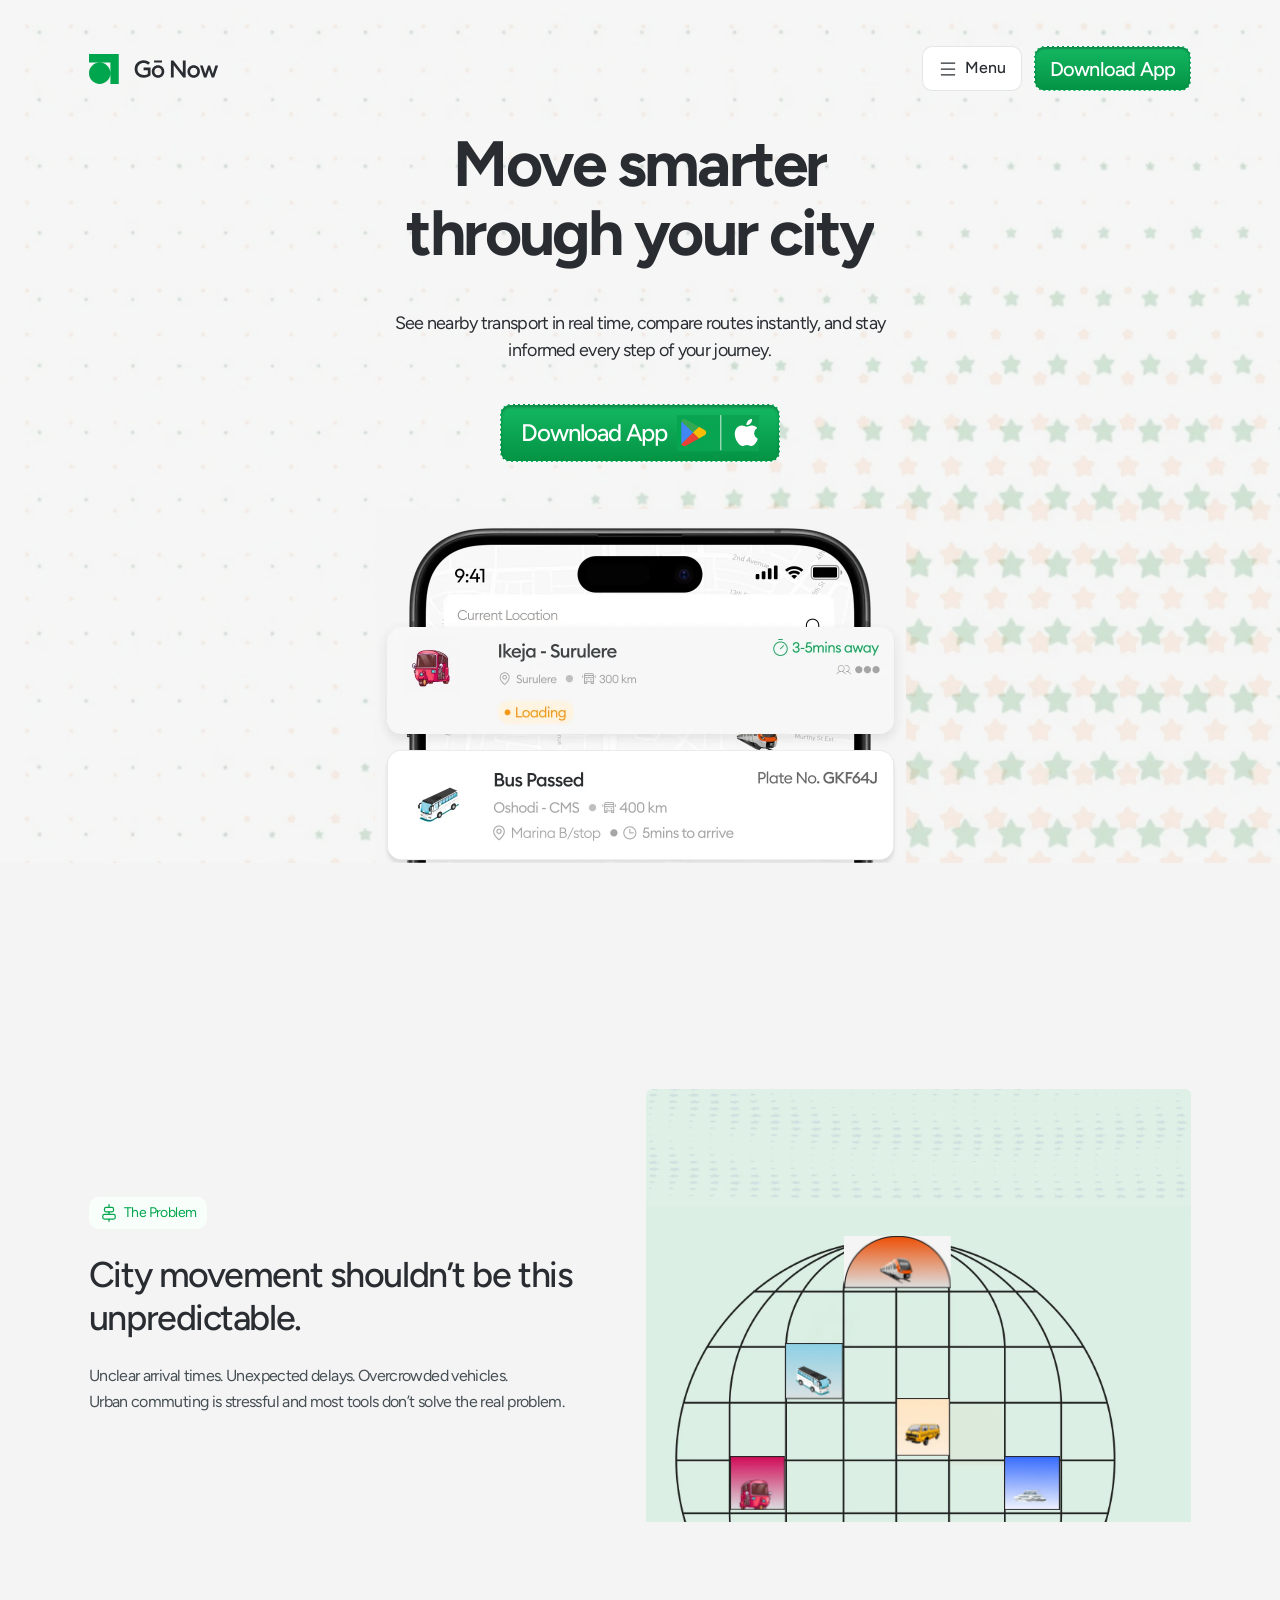
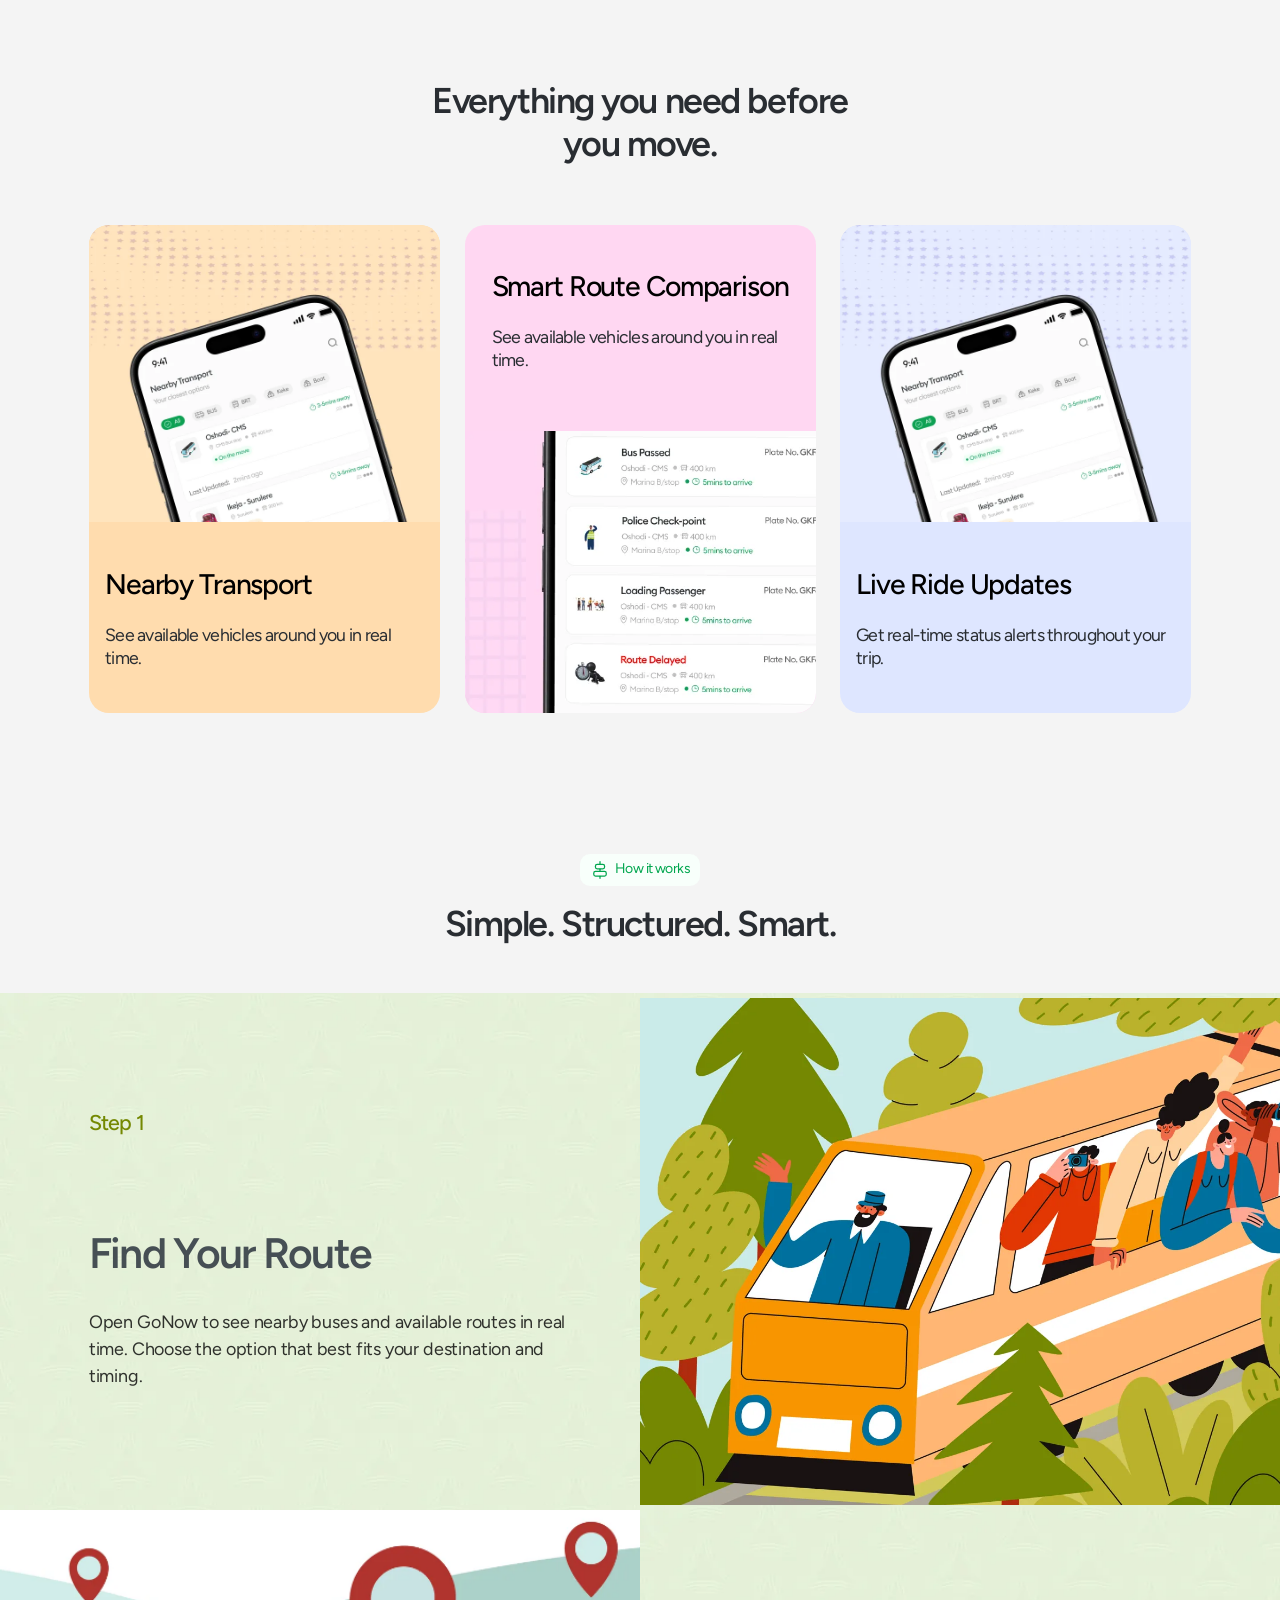
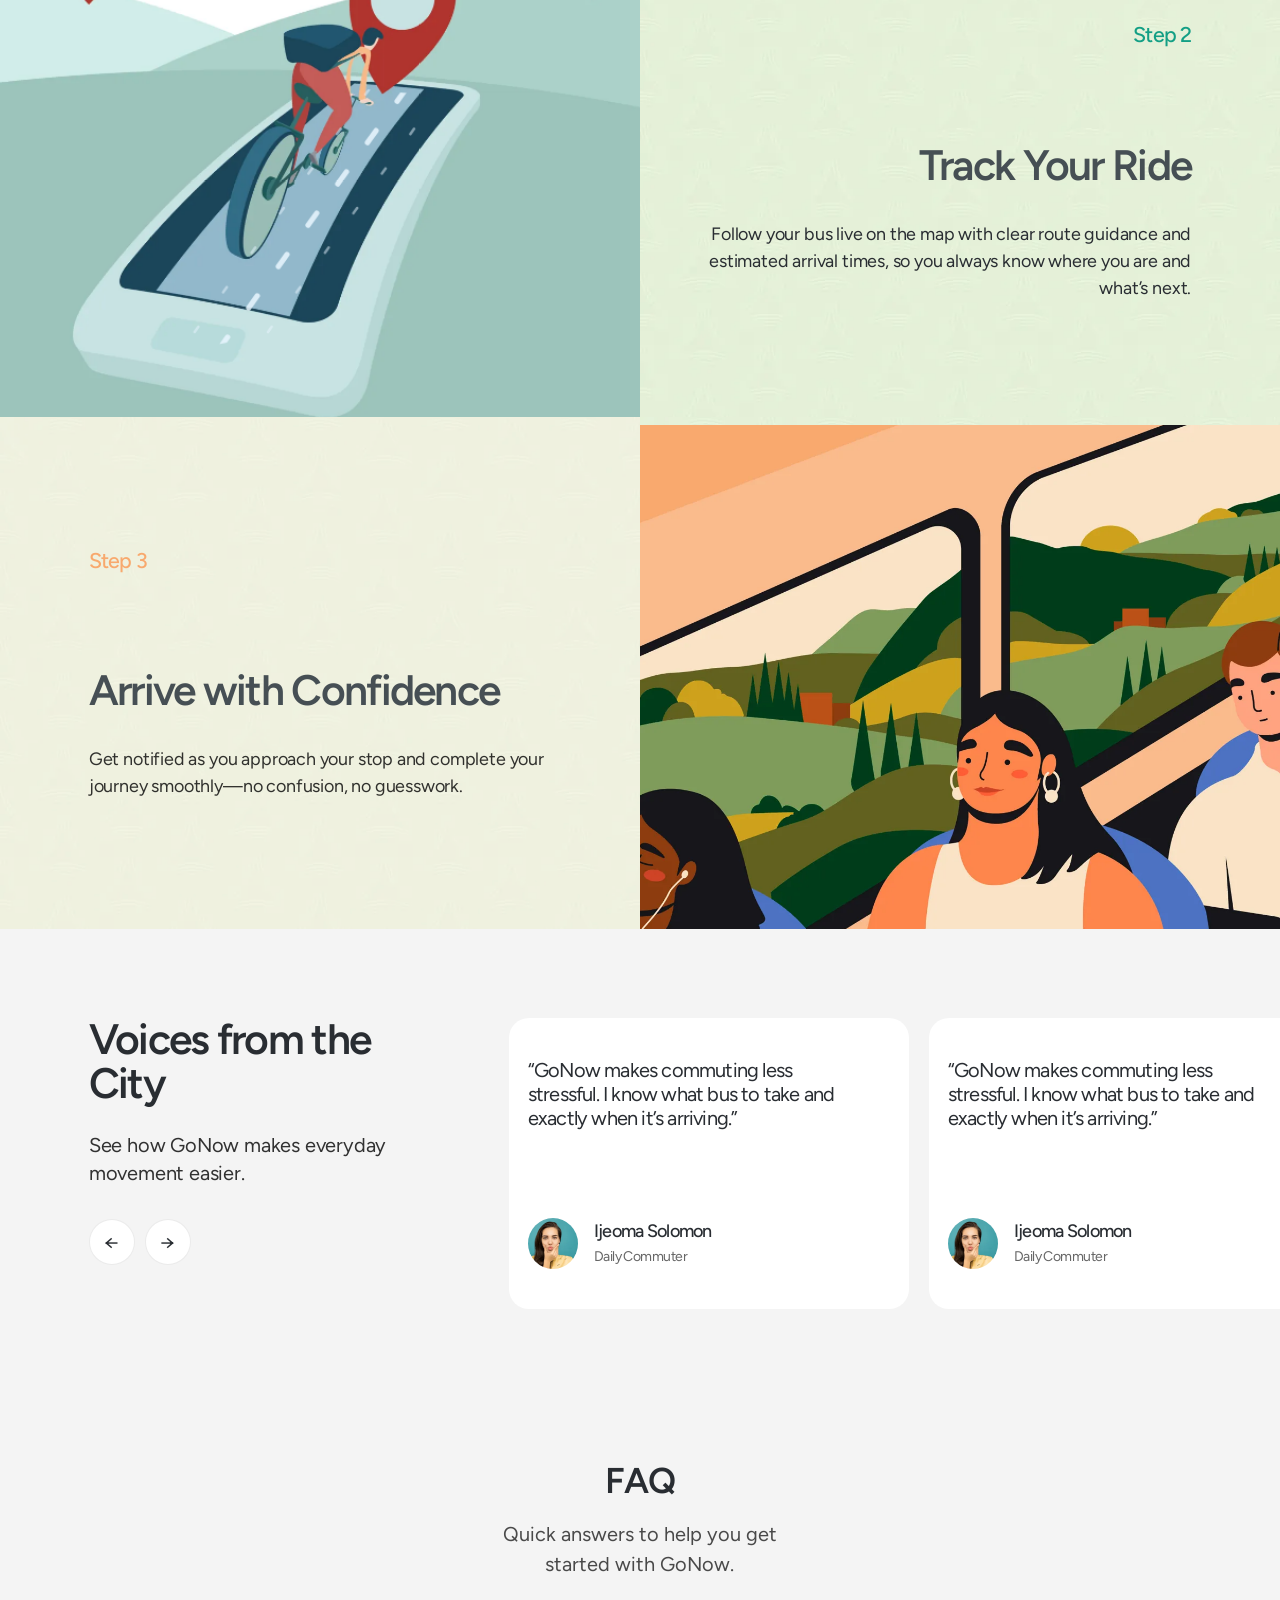
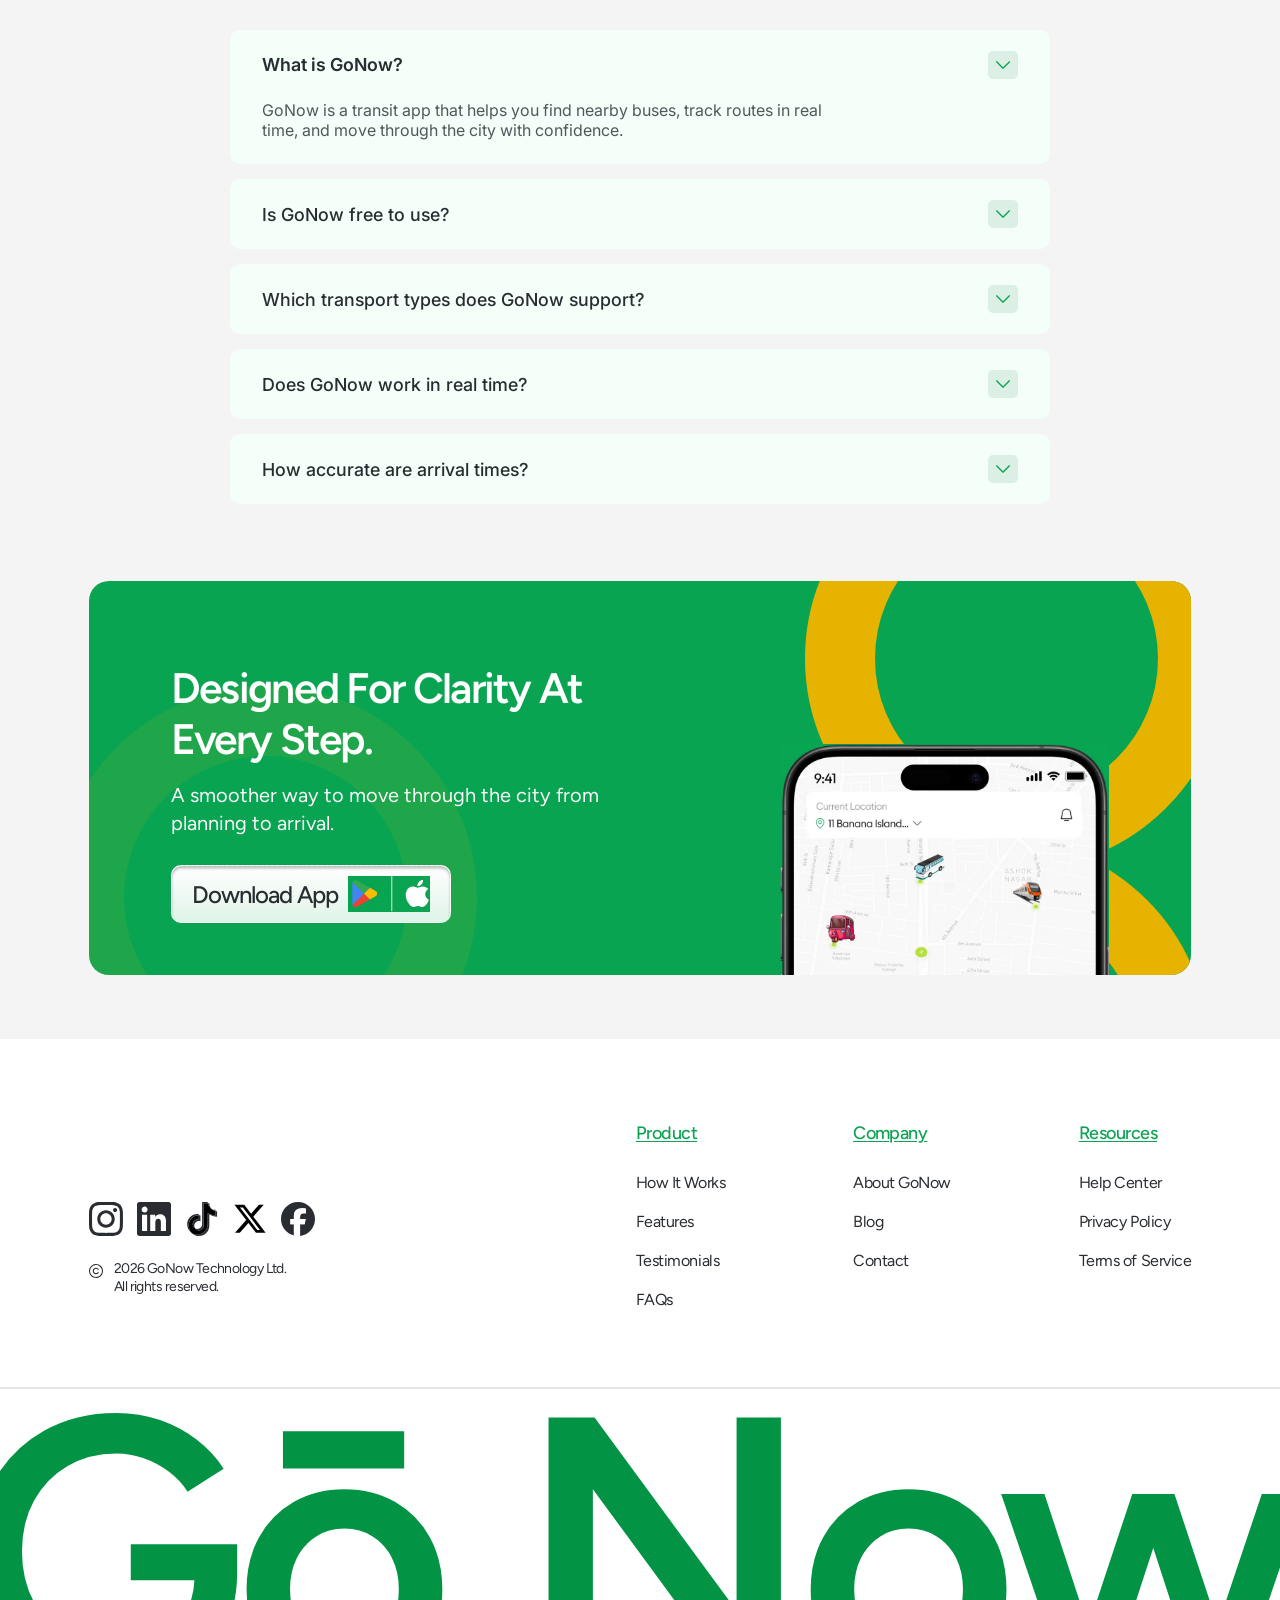
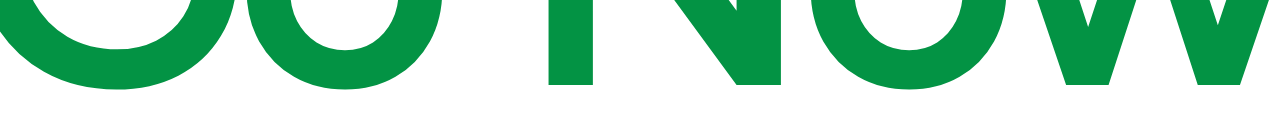
==== commit 3ffe691c: "feat: paired crossfading logo slots, treadmill road animation, CTA phone flush to card bottom, small" ====
--- a/index.html
+++ b/index.html
@@ -58,32 +58,48 @@
 
     <!-- ============ LOGOS ============ -->
     <section class="logos" aria-label="Trusted by">
-      <div class="logos__rows">
-        <ul class="logos__row">
-          <li><img src="assets/co-0.svg" alt="" width="100" height="25" loading="lazy"></li>
-          <li><img src="assets/co-1.svg" alt="" width="100" height="24" loading="lazy"></li>
-          <li><img src="assets/co-2.svg" alt="" width="100" height="30" loading="lazy"></li>
-          <li><img src="assets/co-3.svg" alt="" width="100" height="27" loading="lazy"></li>
-          <li><img src="assets/co-4.svg" alt="" width="100" height="27" loading="lazy"></li>
-          <li><img src="assets/co-5.svg" alt="" width="100" height="24" loading="lazy"></li>
-          <li><img src="assets/co-6.svg" alt="" width="100" height="24" loading="lazy"></li>
-          <li><img src="assets/co-7.svg" alt="" width="106" height="24" loading="lazy"></li>
-          <li><img src="assets/co-8.svg" alt="" width="83" height="24" loading="lazy"></li>
-          <li><img src="assets/co-9.svg" alt="" width="92" height="24" loading="lazy"></li>
-        </ul>
-        <ul class="logos__row">
-          <li><img src="assets/co-10.svg" alt="" width="100" height="26" loading="lazy"></li>
-          <li><img src="assets/co-11.svg" alt="" width="100" height="27" loading="lazy"></li>
-          <li><img src="assets/co-12.svg" alt="" width="100" height="24" loading="lazy"></li>
-          <li><img src="assets/co-13.svg" alt="" width="100" height="25" loading="lazy"></li>
-          <li><img src="assets/co-14.svg" alt="" width="100" height="29" loading="lazy"></li>
-          <li><img src="assets/co-15.svg" alt="" width="100" height="28" loading="lazy"></li>
-          <li><img src="assets/co-16.svg" alt="" width="100" height="29" loading="lazy"></li>
-          <li><img src="assets/co-17.svg" alt="" width="100" height="27" loading="lazy"></li>
-          <li><img src="assets/co-18.svg" alt="" width="100" height="33" loading="lazy"></li>
-          <li><img src="assets/co-16.svg" alt="" width="100" height="29" loading="lazy"></li>
-        </ul>
-      </div>
+      <ul class="logos__slots">
+          <li class="logo-slot" style="--i:0">
+            <img class="a" src="assets/co-0.svg" alt="" width="100" height="25" loading="lazy">
+            <img class="b" src="assets/co-10.svg" alt="" width="100" height="26" loading="lazy">
+          </li>
+          <li class="logo-slot" style="--i:1">
+            <img class="a" src="assets/co-1.svg" alt="" width="100" height="24" loading="lazy">
+            <img class="b" src="assets/co-11.svg" alt="" width="100" height="27" loading="lazy">
+          </li>
+          <li class="logo-slot" style="--i:2">
+            <img class="a" src="assets/co-2.svg" alt="" width="100" height="30" loading="lazy">
+            <img class="b" src="assets/co-12.svg" alt="" width="100" height="24" loading="lazy">
+          </li>
+          <li class="logo-slot" style="--i:3">
+            <img class="a" src="assets/co-3.svg" alt="" width="100" height="27" loading="lazy">
+            <img class="b" src="assets/co-13.svg" alt="" width="100" height="25" loading="lazy">
+          </li>
+          <li class="logo-slot" style="--i:4">
+            <img class="a" src="assets/co-4.svg" alt="" width="100" height="27" loading="lazy">
+            <img class="b" src="assets/co-14.svg" alt="" width="100" height="29" loading="lazy">
+          </li>
+          <li class="logo-slot" style="--i:5">
+            <img class="a" src="assets/co-5.svg" alt="" width="100" height="24" loading="lazy">
+            <img class="b" src="assets/co-15.svg" alt="" width="100" height="28" loading="lazy">
+          </li>
+          <li class="logo-slot" style="--i:6">
+            <img class="a" src="assets/co-6.svg" alt="" width="100" height="24" loading="lazy">
+            <img class="b" src="assets/co-16.svg" alt="" width="100" height="29" loading="lazy">
+          </li>
+          <li class="logo-slot" style="--i:7">
+            <img class="a" src="assets/co-7.svg" alt="" width="106" height="24" loading="lazy">
+            <img class="b" src="assets/co-17.svg" alt="" width="100" height="27" loading="lazy">
+          </li>
+          <li class="logo-slot" style="--i:8">
+            <img class="a" src="assets/co-8.svg" alt="" width="83" height="24" loading="lazy">
+            <img class="b" src="assets/co-18.svg" alt="" width="100" height="33" loading="lazy">
+          </li>
+          <li class="logo-slot" style="--i:9">
+            <img class="a" src="assets/co-9.svg" alt="" width="92" height="24" loading="lazy">
+            <img class="b" src="assets/co-16.svg" alt="" width="100" height="29" loading="lazy">
+          </li>
+      </ul>
     </section>
 
     <!-- ============ PROBLEM ============ -->
@@ -137,7 +153,19 @@
 
       <div class="step step--2">
         <img class="step__pat step__pat--r" src="assets/how-pattern.webp" alt="" loading="lazy" decoding="async">
-        <div class="step__img"><img class="step__pat" src="assets/how-pattern.webp" alt="" loading="lazy" decoding="async"><img class="step__pic" data-parallax src="assets/how-2.webp" alt="" loading="lazy" decoding="async"></div>
+        <div class="step__img"><img class="step__pat" src="assets/how-pattern.webp" alt="" loading="lazy" decoding="async">
+          <div class="step__art step__art--ride" data-parallax>
+            <img src="assets/how-2.webp" alt="A cyclist riding along a route on a phone screen" loading="lazy" decoding="async">
+            <svg class="belt" viewBox="0 0 100 100" preserveAspectRatio="none" aria-hidden="true">
+              <defs><clipPath id="lane"><polygon points="59.8,33 69.3,34.4 51.1,77.3 32.9,82.4"/></clipPath></defs>
+              <g clip-path="url(#lane)">
+                <path class="belt__l" d="M64.5 33 L42 80"/>
+                <path class="belt__l belt__l--2" d="M60 33 L37.5 80"/>
+                <path class="belt__l belt__l--2" d="M69 33 L46.5 80"/>
+              </g>
+            </svg>
+          </div>
+        </div>
         <div class="step__txt reveal"><span class="step__n">Step 2</span><h3>Track Your Ride</h3><p>Follow your bus live on the map with clear route guidance and estimated arrival times, so you always know where you are and what’s next.</p></div>
       </div>
 
--- a/css/styles.css
+++ b/css/styles.css
@@ -89,14 +89,15 @@
 .hero__phone img{width:100%;height:auto}
 @keyframes phoneUp{from{opacity:0;transform:translateY(80px)}to{opacity:1;transform:none}}
 
-/* ---------- logos ---------- */
-.logos{padding:clamp(24px,5vw,74px) clamp(20px,6.8vw,98px) clamp(24px,4vw,60px)}
-.logos__rows{max-width:1243px;margin-inline:auto;display:flex;flex-direction:column;gap:24px}
-.logos__row{display:flex;align-items:center;justify-content:space-between;flex-wrap:nowrap;gap:12px}
-.logos__row li{flex:0 1 auto;min-width:0}
-.logos__row li{opacity:.75;transition:opacity .3s,transform .4s var(--ease)}
-.logos__row li:hover{opacity:1;transform:translateY(-3px)}
-.logos__row img{height:auto;width:100%;max-width:106px}
+/* ---------- logos: two logos per slot, crossfading with a stagger ---------- */
+.logos{padding:clamp(28px,5vw,74px) clamp(20px,6.8vw,98px) clamp(20px,3vw,40px)}
+.logos__slots{max-width:1243px;margin-inline:auto;display:grid;grid-template-columns:repeat(10,minmax(0,1fr));gap:12px 20px;align-items:center}
+.logo-slot{position:relative;height:44px}
+.logo-slot img{position:absolute;left:50%;top:50%;max-width:100%;height:auto;opacity:0;transform:translate(-50%,-50%) translateY(10px);animation:logoSwap 7s var(--ease) infinite;animation-delay:calc(var(--i)*.6s)}
+.logo-slot .a{animation-name:logoA}
+.logo-slot .b{animation-name:logoB}
+@keyframes logoA{0%{opacity:0;transform:translate(-50%,-50%) translateY(10px)}8%,42%{opacity:.8;transform:translate(-50%,-50%)}50%,100%{opacity:0;transform:translate(-50%,-50%) translateY(-10px)}}
+@keyframes logoB{0%,42%{opacity:0;transform:translate(-50%,-50%) translateY(10px)}50%,92%{opacity:.8;transform:translate(-50%,-50%)}100%{opacity:0;transform:translate(-50%,-50%) translateY(-10px)}}
 
 /* ---------- problem ---------- */
 .problem{display:grid;grid-template-columns:minmax(0,517px) minmax(0,744px);justify-content:space-between;align-items:center;gap:40px;padding-block:var(--sec-y)}
@@ -163,6 +164,16 @@
 .step--2 .step__pic{left:-15.17%;top:0;width:120.19%;height:100%}
 .step--3 .step__pic{left:-10.28%;top:0;width:118.38%;height:147.76%;object-position:50% 0}
 
+/* treadmill road: dashes slide down the lane while the rider stays put */
+.step__art{position:absolute;left:-15.17%;top:0;width:120.19%;height:100%;will-change:transform}
+.step__art>img{position:absolute;inset:0;width:100%;height:100%;object-fit:cover;max-width:none}
+.belt{position:absolute;inset:0;width:100%;height:100%;pointer-events:none}
+.belt__l{fill:none;stroke:#e9f6ff;stroke-width:5px;stroke-linecap:round;stroke-dasharray:14 34;opacity:.85;vector-effect:non-scaling-stroke;animation:belt 1.1s linear infinite}
+.belt__l--2{stroke-width:2.5px;opacity:.5;stroke-dasharray:6 40;animation-duration:1.1s}
+@keyframes belt{to{stroke-dashoffset:-48}}
+.step--2 .step__art>img{animation:ride 1.1s ease-in-out infinite alternate}
+@keyframes ride{to{transform:translateY(-.4%) scale(1.004)}}
+
 /* ---------- testimonials ---------- */
 .voices{padding:clamp(56px,7vw,100px) 0 var(--sec-y);overflow:hidden}
 .voices__inner{display:grid;grid-template-columns:minmax(0,362px) minmax(0,1fr);gap:58px;padding-left:var(--px);max-width:1640px;margin-inline:auto}
@@ -211,7 +222,7 @@
 .cta__copy{position:relative;display:flex;flex-direction:column;align-items:flex-start;gap:16px;padding-bottom:clamp(32px,4vw,60px)}
 .cta h2{max-width:440px;font-size:clamp(32px,3.33vw,48px);font-weight:600;line-height:1.2;letter-spacing:-.04em;color:#fff}
 .cta__copy>p{max-width:440px;font-size:20px;line-height:1.4;color:#fafafa;margin-bottom:12px}
-.cta__phone{position:relative;justify-self:end;align-self:end;width:min(467px,100%);height:auto;transition:transform .8s var(--ease)}
+.cta__phone{position:relative;justify-self:end;align-self:end;width:min(467px,100%);height:auto;margin-bottom:-14px;transition:transform .8s var(--ease)}
 .cta__box:hover .cta__phone{transform:translateY(-10px)}
 
 /* ---------- footer ---------- */
@@ -223,25 +234,22 @@
 .foot__social a{display:block;transition:transform .35s var(--ease)}
 .foot__social a:hover{transform:translateY(-5px) scale(1.08)}
 .foot__social img{width:34px;height:34px}
-.foot__copy{display:flex;gap:11px;align-items:flex-start;font-size:16px;letter-spacing:-.04em;line-height:1.3;margin-top:-16px}
+.foot__copy{display:flex;gap:11px;align-items:flex-start;font-size:14px;letter-spacing:-.04em;line-height:1.3;margin-top:-16px}
 .foot__copy img{margin-top:4px}
 .foot__cols{display:flex;gap:clamp(40px,10vw,150px)}
-.foot__cols h3{font-size:22px;font-weight:500;letter-spacing:-.04em;color:var(--green-l);text-decoration:underline;text-underline-position:from-font;margin-bottom:40px}
-.foot__cols ul{display:flex;flex-direction:column;gap:24px;font-size:20px;letter-spacing:-.04em}
+.foot__cols h3{font-size:18px;font-weight:500;letter-spacing:-.03em;color:var(--green-l);text-decoration:underline;text-underline-position:from-font;margin-bottom:28px}
+.foot__cols ul{display:flex;flex-direction:column;gap:18px;font-size:16px;letter-spacing:-.03em}
 .foot__cols a{position:relative;display:inline-block;transition:color .3s,transform .35s var(--ease)}
 .foot__cols a:hover{color:var(--green-d);transform:translateX(5px)}
 .foot__word{position:relative;margin-top:calc(100vw*-30/1440);height:calc(100vw*(688 - 303 - 190)/1440 + 190*100vw/1440);}
-.foot__word{height:calc(100vw*395/1440);margin-top:clamp(0px,2vw,30px)}
+.foot__word{height:calc(100vw*395/1440);margin-top:clamp(40px,6vw,96px)}
 .foot__word span{position:absolute;left:calc(100vw*-43/1440);top:calc(100vw*-72/1440);font-size:calc(100vw*430/1440);line-height:1.2;font-weight:600;letter-spacing:-.04em;white-space:nowrap;color:var(--green-d);transform:translateY(30%);transition:transform 1.2s var(--ease)}
 .foot__word.in span{transform:none}
 .foot__line{position:absolute;left:0;top:0;width:100%;height:2px;object-fit:fill;z-index:1}
 
 /* =============== responsive =============== */
 @media (max-width:1100px){
-  .logos__row{flex-wrap:wrap;justify-content:center;gap:20px 28px}
-  .logos__row li{flex:none}
-  .logos__row img{width:auto;max-width:none}
-  .logos__row img[width="100"]{width:100px}
+  .logos__slots{grid-template-columns:repeat(5,minmax(0,1fr));gap:20px}
   .features__grid{grid-template-columns:repeat(2,minmax(0,1fr))}
   .fcard--3{grid-column:1/-1;max-width:calc(50% - 12px);justify-self:center}
   .cta__box{grid-template-columns:1fr;gap:20px;text-align:left}
@@ -272,7 +280,7 @@
   .fcard--3{max-width:none;grid-column:auto}
   .hero__copy{gap:28px}
   .dl{font-size:20px}
-  .logos__row{justify-content:center}
+  .logos__slots{grid-template-columns:repeat(3,minmax(0,1fr))}
   .faq__list{gap:12px}
   .qa button{padding:18px 20px}
   .qa__a p{padding:0 20px 20px}
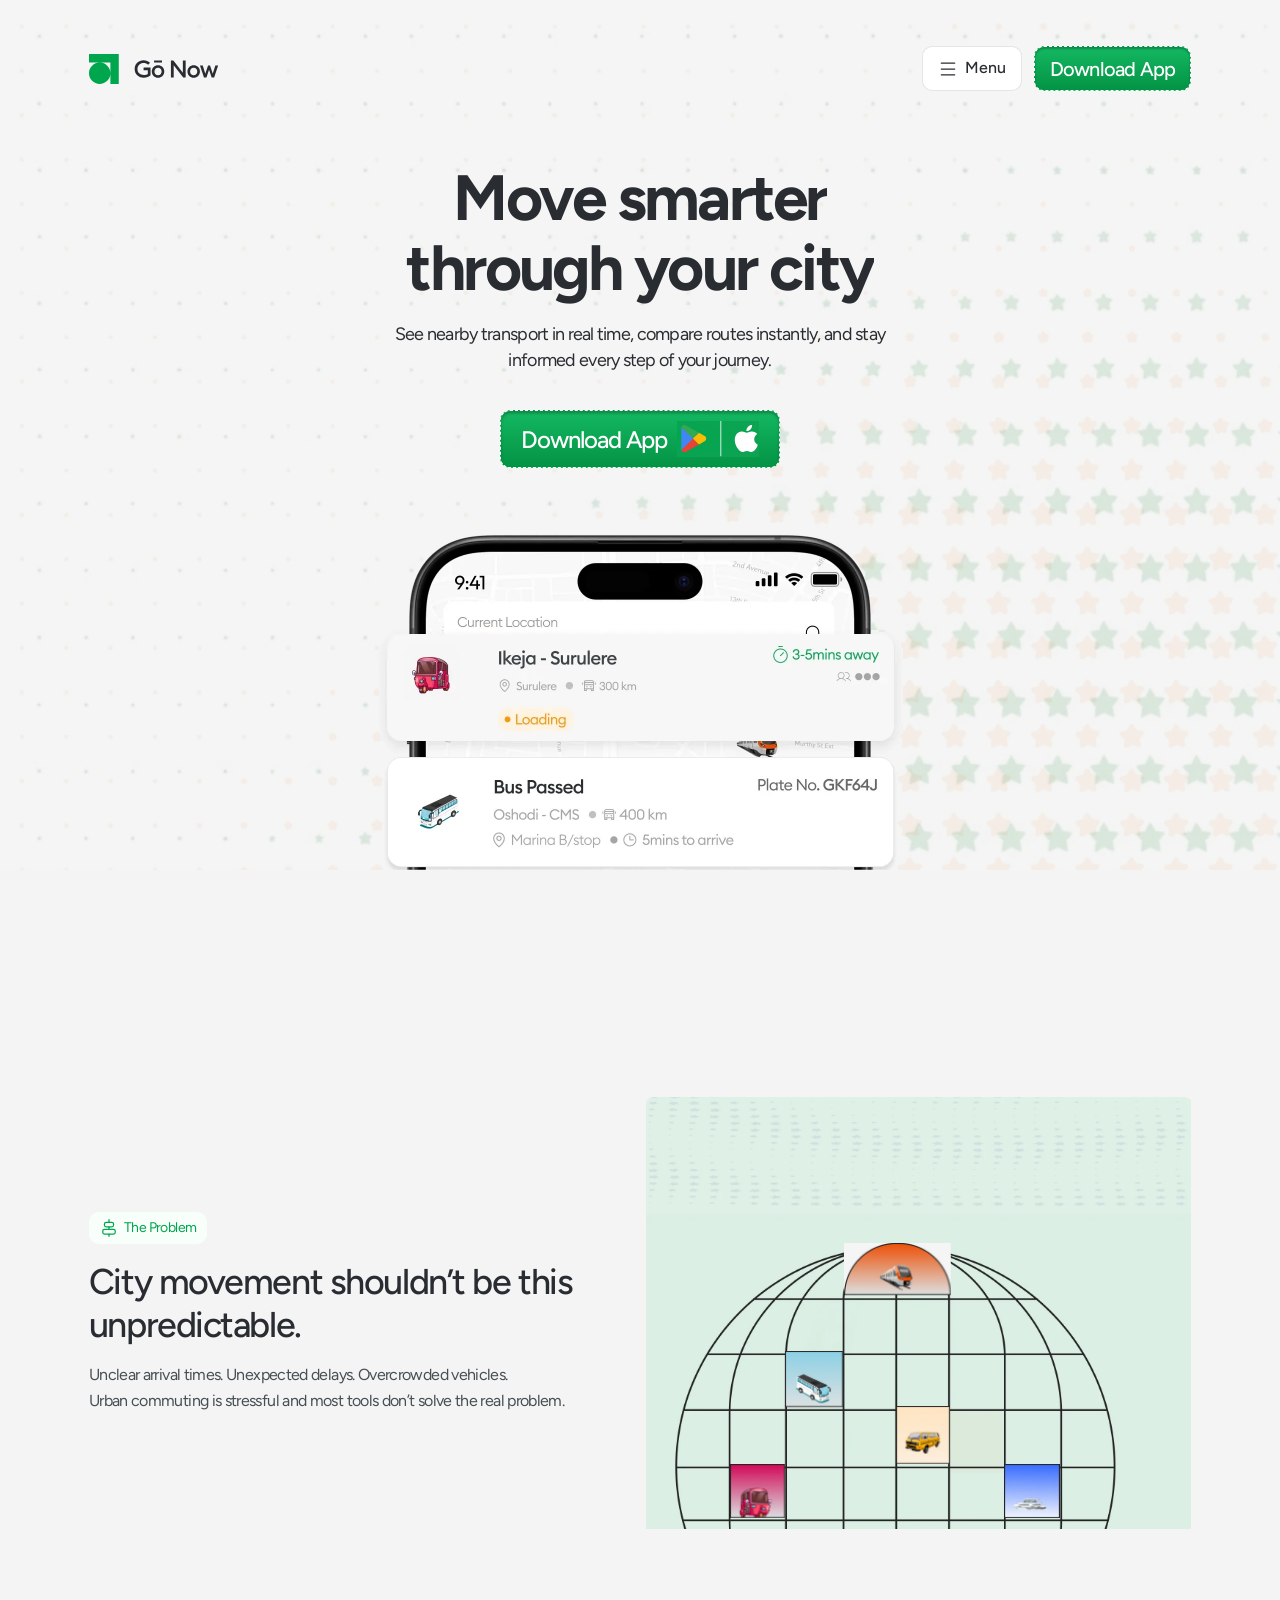
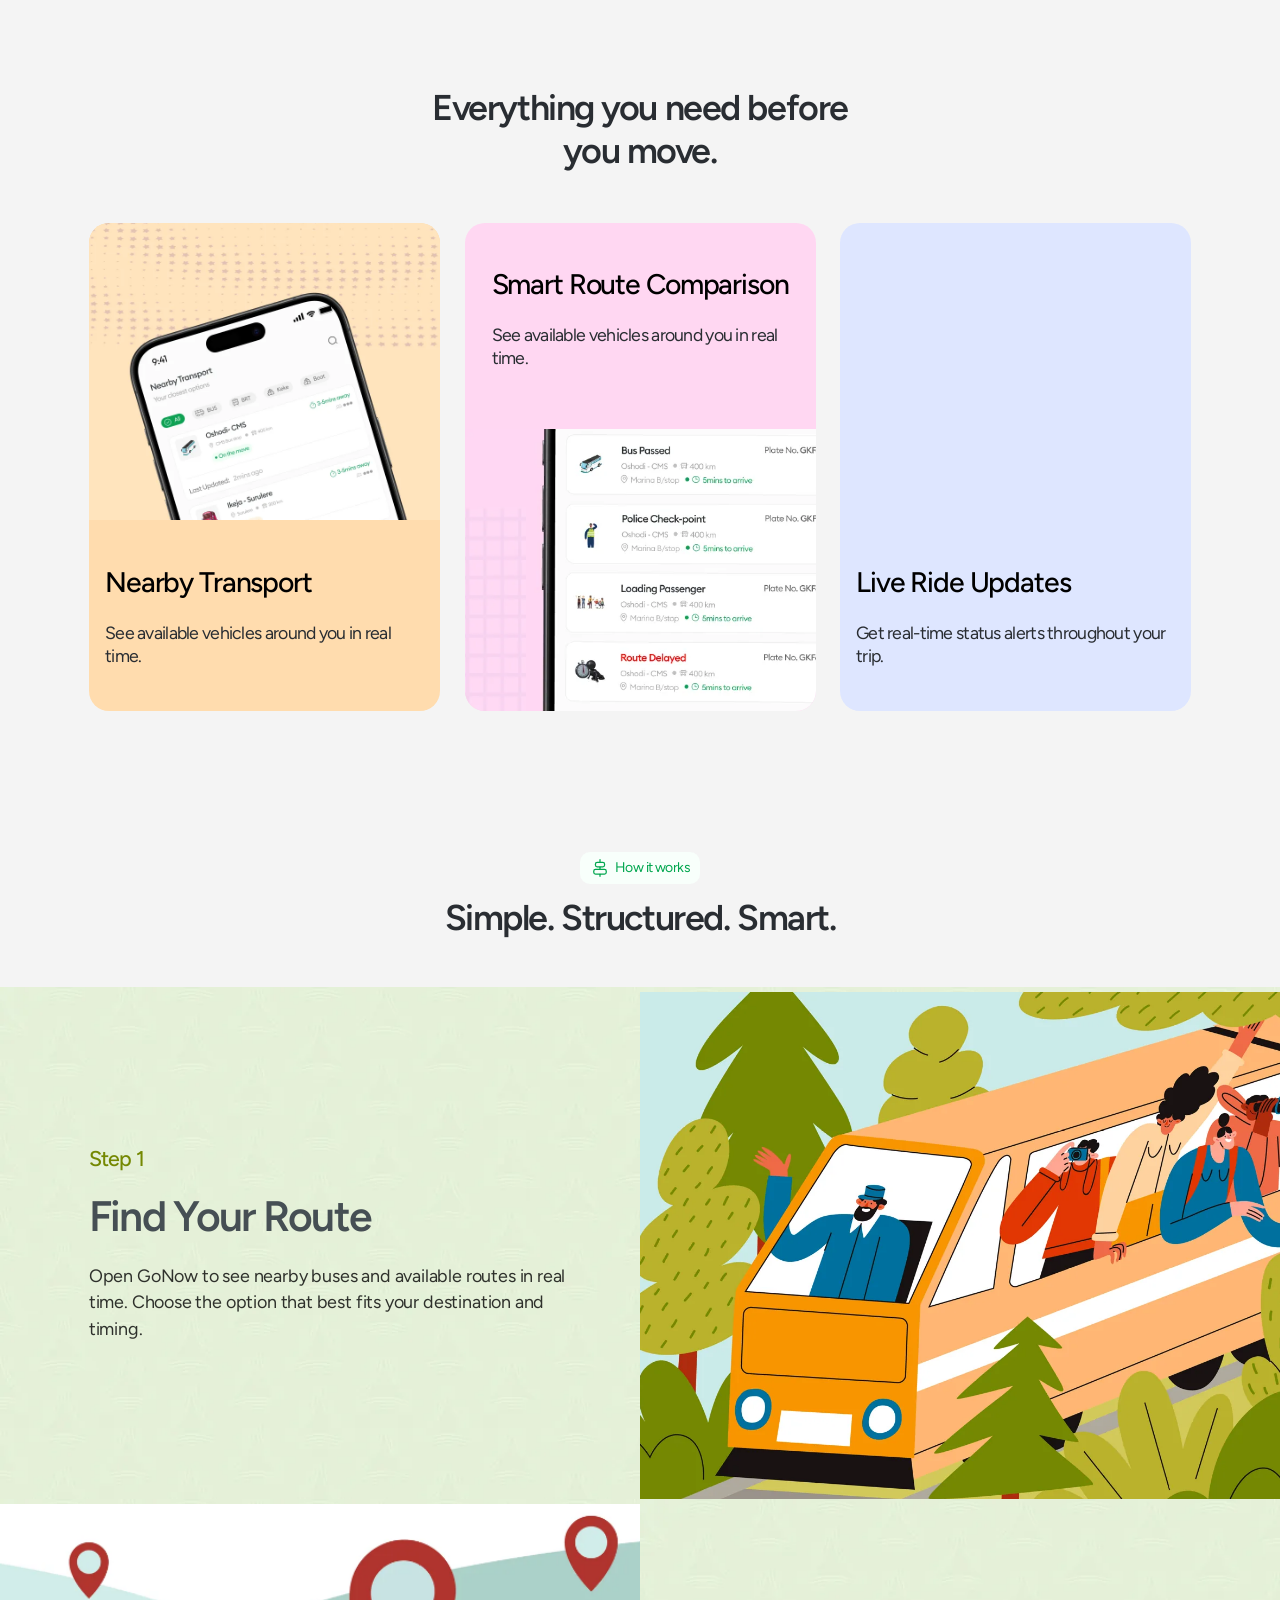
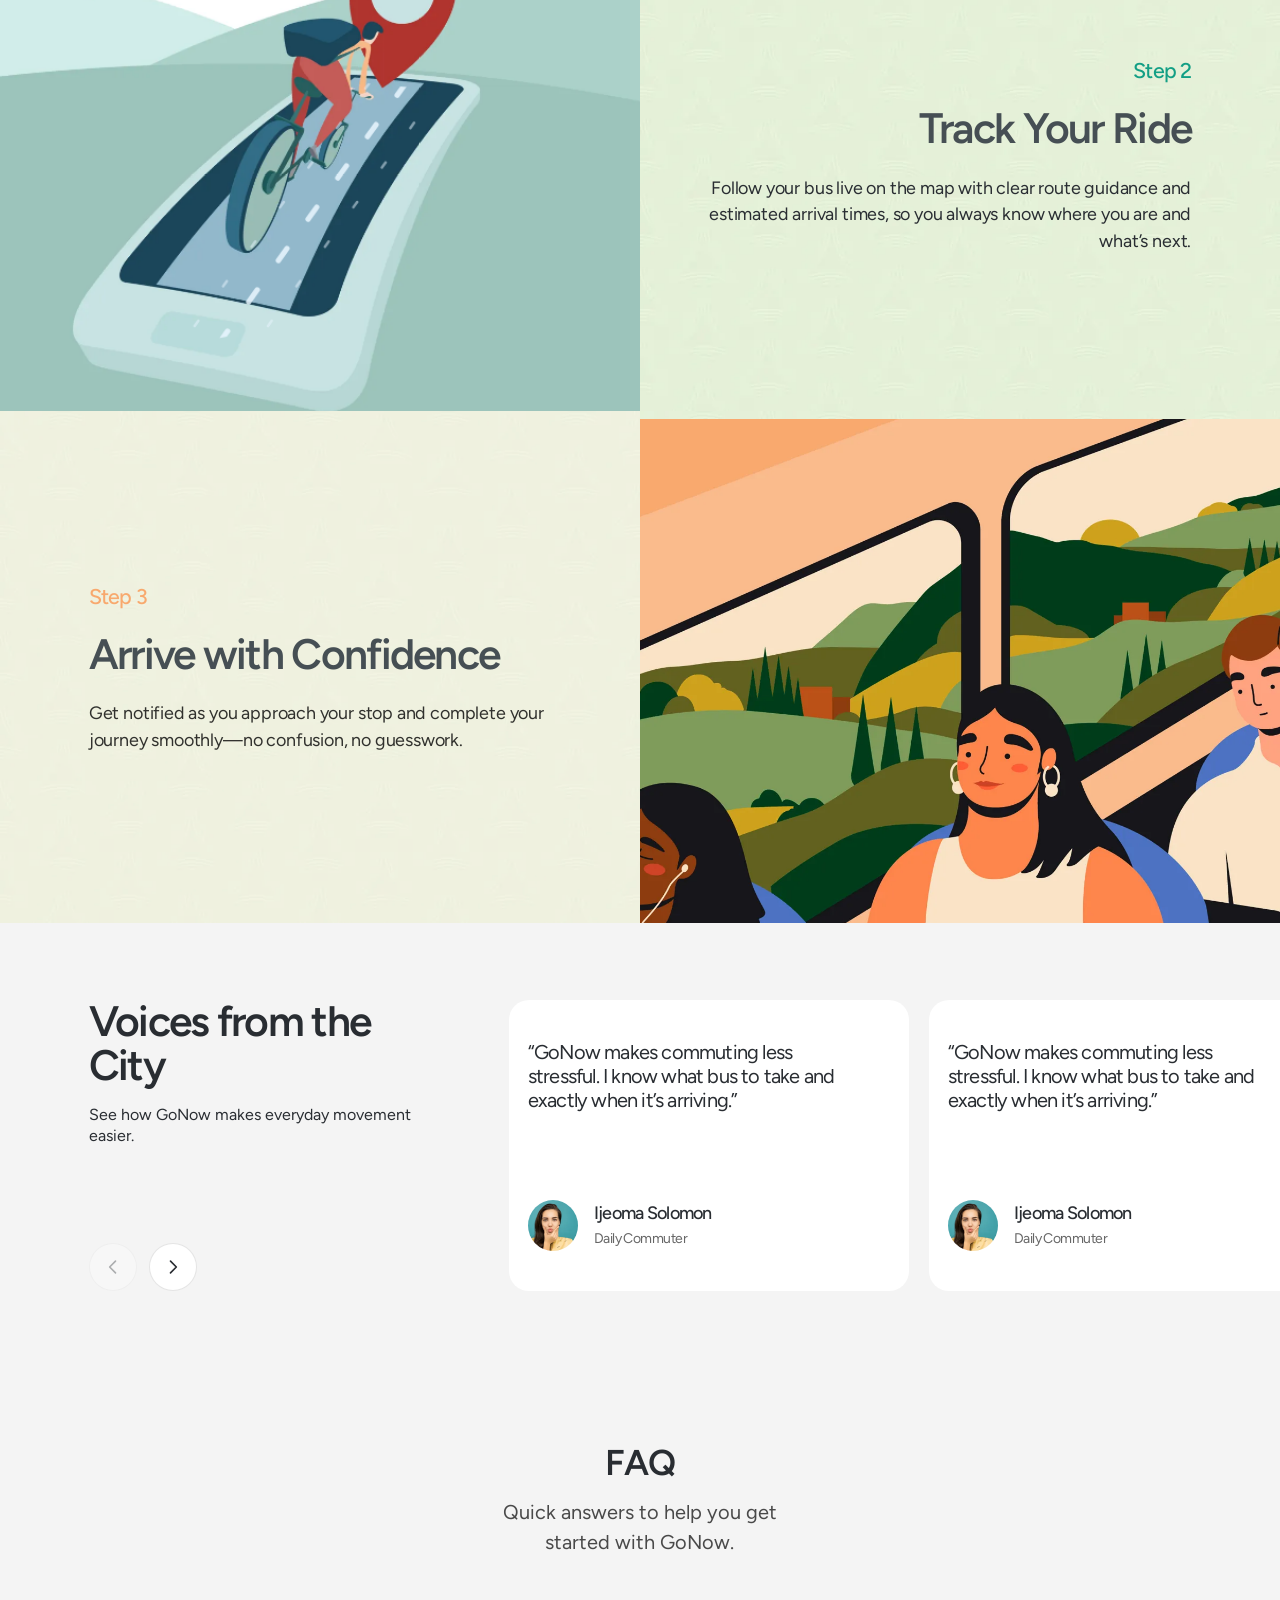
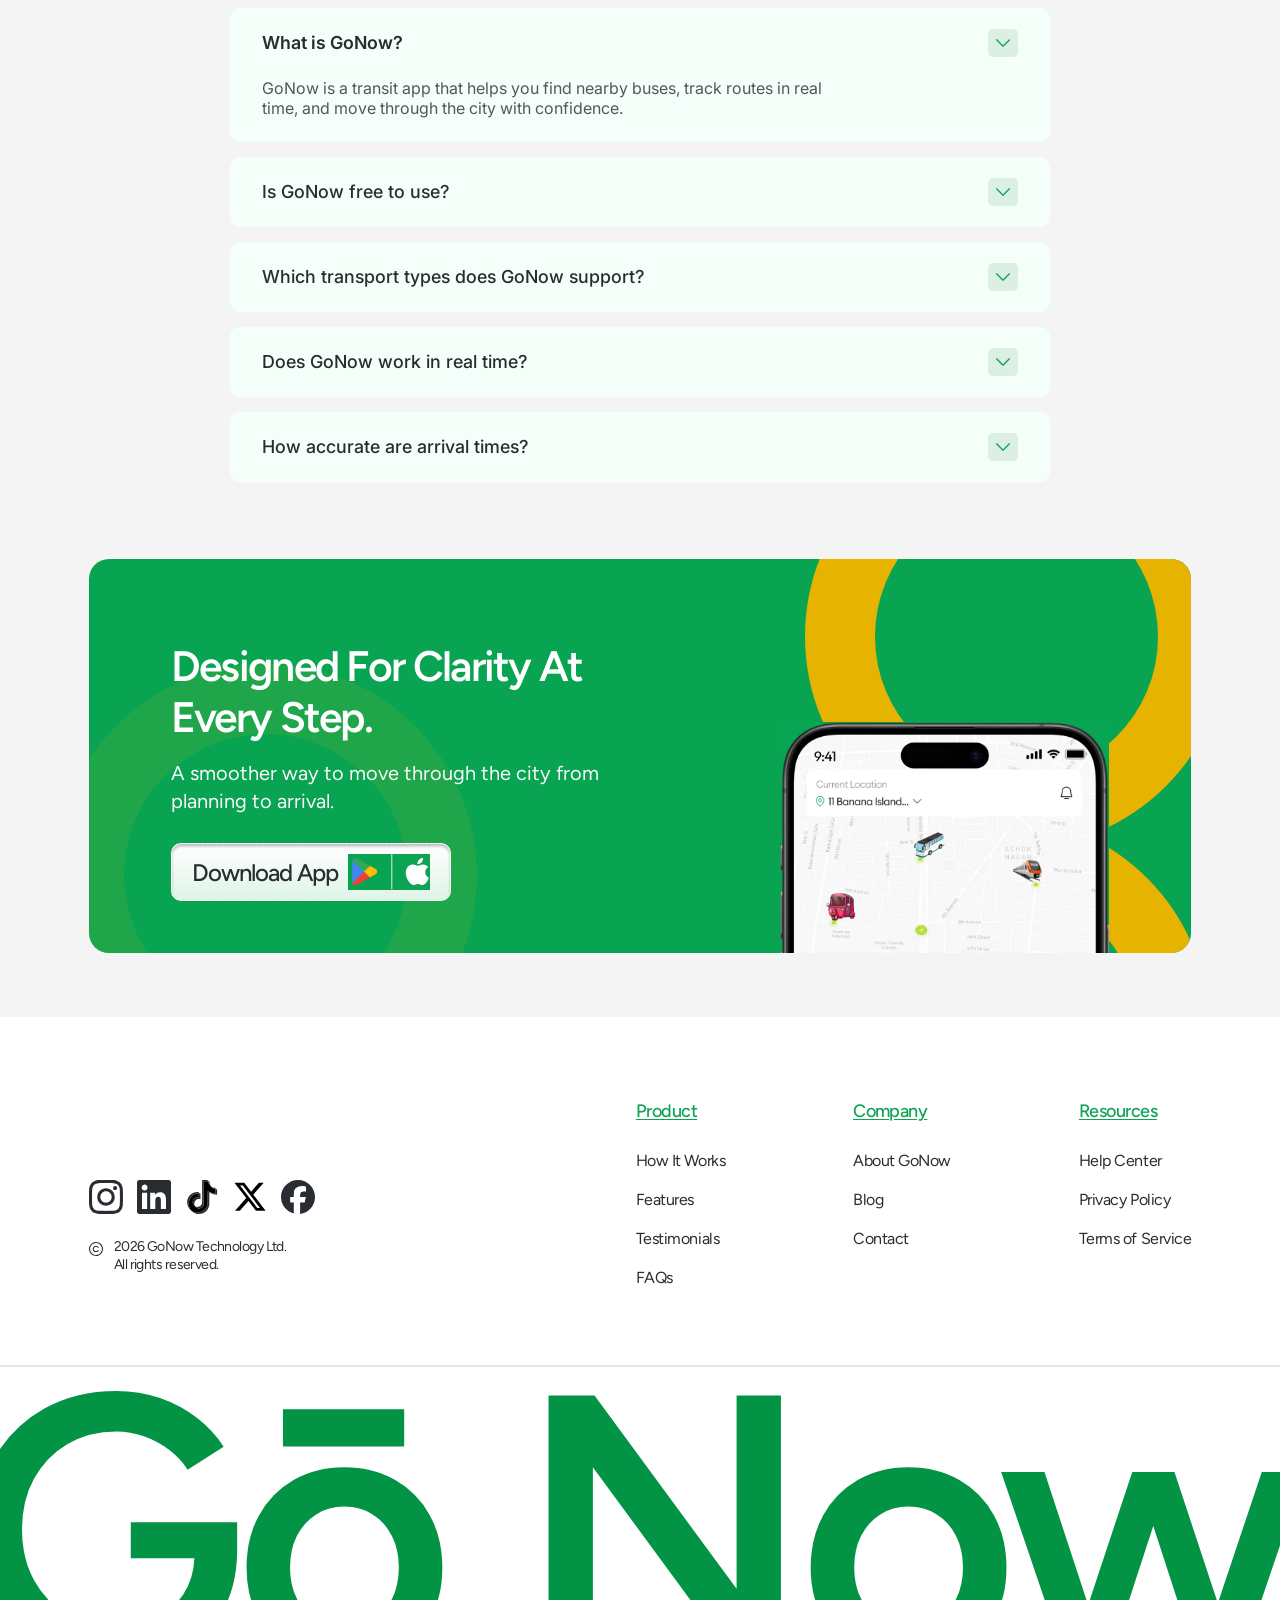
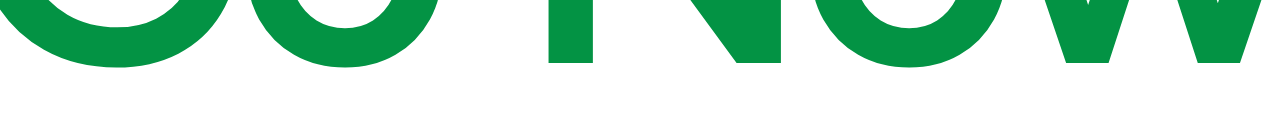
==== commit 41808a55: "fix: consistent stacks/gaps (16/20/36), section rhythm tokens, hero lowered + lighter bg, transparen" ====
--- a/index.html
+++ b/index.html
@@ -48,9 +48,11 @@
         <img class="hero__bg1" src="assets/hero-bg.webp" alt="" width="1440" height="899" fetchpriority="low" decoding="async">
         <img class="hero__bg2" src="assets/hero-pattern.webp" alt="" width="1440" height="1251" decoding="async">
       </div>
-      <div class="hero__copy">
-        <h1 id="hero-title"><span>Move smarter</span> <span>through your city</span></h1>
-        <p>See nearby transport in real time, compare routes instantly, and stay informed every step of your journey.</p>
+      <div class="hero__copy stack stack--36">
+        <div class="stack stack--16">
+          <h1 id="hero-title"><span>Move smarter</span> <span>through your city</span></h1>
+          <p>See nearby transport in real time, compare routes instantly, and stay informed every step of your journey.</p>
+        </div>
         <a class="dl" href="#download"><span>Download App</span><img src="assets/store-icons.svg" alt="" width="82" height="36"></a>
       </div>
       <figure class="hero__phone"><img src="assets/hero-phone.webp" alt="GoNow app showing a nearby bus arriving in 3–5 minutes" width="531" height="354" fetchpriority="high" decoding="async"></figure>
@@ -140,14 +142,14 @@
 
     <!-- ============ HOW IT WORKS ============ -->
     <section class="how" id="how" aria-labelledby="how-title">
-      <header class="how__head reveal">
+      <header class="how__head stack stack--16 reveal">
         <span class="tag"><img src="assets/tag-icon.svg" alt="" width="20" height="20">How it works</span>
         <h2 id="how-title">Simple. Structured. Smart.</h2>
       </header>
 
       <div class="step step--1">
         <img class="step__pat step__pat--l" src="assets/how-pattern.webp" alt="" loading="lazy" decoding="async">
-        <div class="step__txt reveal"><span class="step__n">Step 1</span><h3>Find Your Route</h3><p>Open GoNow to see nearby buses and available routes in real time. Choose the option that best fits your destination and timing.</p></div>
+        <div class="step__txt stack stack--20 reveal"><div class="stack stack--16"><span class="step__n">Step 1</span><h3>Find Your Route</h3></div><p>Open GoNow to see nearby buses and available routes in real time. Choose the option that best fits your destination and timing.</p></div>
         <div class="step__img"><img class="step__pat" src="assets/how-pattern.webp" alt="" loading="lazy" decoding="async"><img class="step__pic" data-parallax src="assets/how-1.webp" alt="" loading="lazy" decoding="async"></div>
       </div>
 
@@ -166,12 +168,12 @@
             </svg>
           </div>
         </div>
-        <div class="step__txt reveal"><span class="step__n">Step 2</span><h3>Track Your Ride</h3><p>Follow your bus live on the map with clear route guidance and estimated arrival times, so you always know where you are and what’s next.</p></div>
+        <div class="step__txt stack stack--20 reveal"><div class="stack stack--16"><span class="step__n">Step 2</span><h3>Track Your Ride</h3></div><p>Follow your bus live on the map with clear route guidance and estimated arrival times, so you always know where you are and what’s next.</p></div>
       </div>
 
       <div class="step step--3">
         <img class="step__pat step__pat--l" src="assets/how-pattern.webp" alt="" loading="lazy" decoding="async">
-        <div class="step__txt reveal"><span class="step__n">Step 3</span><h3>Arrive with Confidence</h3><p>Get notified as you approach your stop and complete your journey smoothly—no confusion, no guesswork.</p></div>
+        <div class="step__txt stack stack--20 reveal"><div class="stack stack--16"><span class="step__n">Step 3</span><h3>Arrive with Confidence</h3></div><p>Get notified as you approach your stop and complete your journey smoothly—no confusion, no guesswork.</p></div>
         <div class="step__img"><img class="step__pat" src="assets/how-pattern.webp" alt="" loading="lazy" decoding="async"><img class="step__pic" data-parallax src="assets/how-3.webp" alt="" loading="lazy" decoding="async"></div>
       </div>
     </section>
@@ -180,9 +182,9 @@
     <section class="voices" id="voices" aria-labelledby="voices-title">
       <div class="voices__inner">
         <div class="voices__copy reveal">
-          <h2 id="voices-title">Voices from the City</h2>
-          <p>See how GoNow makes everyday movement easier.</p>
-          <div class="voices__nav" aria-hidden="true"><button type="button" data-dir="-1" tabindex="-1">←</button><button type="button" data-dir="1" tabindex="-1">→</button></div>
+          <div class="stack stack--16"><h2 id="voices-title">Voices from the City</h2>
+          <p>See how GoNow makes everyday movement easier.</p></div>
+          <div class="voices__nav"><button type="button" data-dir="-1" aria-label="Previous testimonial"><svg viewBox="0 0 24 24" width="20" height="20" fill="none" stroke="currentColor" stroke-width="2" stroke-linecap="round" stroke-linejoin="round" aria-hidden="true"><path d="M15 5l-7 7 7 7"/></svg></button><button type="button" data-dir="1" aria-label="Next testimonial"><svg viewBox="0 0 24 24" width="20" height="20" fill="none" stroke="currentColor" stroke-width="2" stroke-linecap="round" stroke-linejoin="round" aria-hidden="true"><path d="M9 5l7 7-7 7"/></svg></button></div>
         </div>
         <div class="voices__track" tabindex="0" role="group" aria-label="Testimonials, scroll horizontally">
           <figure class="quote reveal"><blockquote>“GoNow makes commuting less stressful. I know what bus to take and exactly when it’s arriving.”</blockquote><figcaption><img src="assets/avatar.webp" alt="" width="50" height="51" loading="lazy"><span><b>Ijeoma Solomon</b><i>Daily Commuter</i></span></figcaption></figure>
@@ -194,7 +196,7 @@
 
     <!-- ============ FAQ ============ -->
     <section class="faq wrap" id="faq" aria-labelledby="faq-title">
-      <header class="faq__head reveal"><h2 id="faq-title">FAQ</h2><p>Quick answers to help you get started with GoNow.</p></header>
+      <header class="faq__head stack stack--16 reveal"><h2 id="faq-title">FAQ</h2><p>Quick answers to help you get started with GoNow.</p></header>
       <div class="faq__list reveal" style="--d:100ms">
         <div class="qa open">
           <h3><button type="button" aria-expanded="true" aria-controls="a1" id="q1"><span>What is GoNow?</span><img src="assets/faq-open.svg" alt="" width="30" height="28"></button></h3>
--- a/css/styles.css
+++ b/css/styles.css
@@ -11,6 +11,7 @@
   --faq-bg:#f5fffa;
   --px:clamp(20px,6.94vw,100px);
   --sec-y:clamp(56px,6vw,80px);
+  --head-gap:clamp(32px,4vw,56px);
   --wrap:min(1240px,100% - 2*var(--px));
   --ease:cubic-bezier(.22,.7,.2,1);
   --f:"Figtree","Euclid Circular B",system-ui,-apple-system,"Segoe UI",sans-serif;
@@ -31,6 +32,12 @@
 .skip{position:fixed;left:12px;top:-60px;z-index:300;background:#fff;padding:10px 16px;border-radius:8px;transition:top .2s}
 .skip:focus{top:12px}
 :focus-visible{outline:2px solid var(--green);outline-offset:3px}
+
+/* stacks: consistent vertical rhythm */
+.stack{display:flex;flex-direction:column}
+.stack--16{gap:16px}
+.stack--20{gap:20px}
+.stack--36{gap:36px}
 
 /* reveal */
 .js .reveal{opacity:0;transform:translateY(28px);transition:opacity .9s var(--ease),transform .9s var(--ease);transition-delay:var(--d,0ms)}
@@ -71,21 +78,22 @@
 .dl--light:hover{box-shadow:inset 0 2.6px 2.6px rgba(0,0,0,.2),0 18px 30px -14px rgba(0,0,0,.45)}
 
 /* ---------- hero ---------- */
-.hero{position:relative;overflow:hidden;padding:clamp(120px,10.3vw,148px) var(--px) 0;text-align:center}
+.hero{position:relative;overflow:hidden;padding:clamp(140px,13vw,190px) var(--px) 0;text-align:center}
 .hero__bg{position:absolute;inset:0;pointer-events:none}
 .hero__bg img{position:absolute;left:0;top:0;width:100%;max-width:none}
-.hero__bg1{height:auto;opacity:.2;object-fit:cover;max-height:100%}
-.hero__bg2{height:100%;opacity:.08;object-fit:cover}
-.hero__copy{position:relative;display:flex;flex-direction:column;align-items:center;gap:40px;max-width:772px;margin-inline:auto}
+.hero__bg1{height:auto;opacity:.14;object-fit:cover;max-height:100%}
+.hero__bg2{height:100%;opacity:.06;object-fit:cover}
+.hero__copy{position:relative;align-items:center;max-width:772px;margin-inline:auto}
+.hero__copy>.stack{align-items:center}
 .hero h1{max-width:576px;font-size:clamp(40px,5vw,72px);font-weight:700;line-height:1;letter-spacing:-.04em}
 .hero h1 span{display:inline-block;overflow:hidden;vertical-align:top;padding-bottom:.08em}
 .hero h1 span{animation:rise 1s var(--ease) both}
 .hero h1 span:nth-child(2){animation-delay:.1s}
 @keyframes rise{from{transform:translateY(100%);opacity:0}to{transform:none;opacity:1}}
-.hero__copy>p{max-width:546px;font-size:clamp(17px,1.4vw,20px);line-height:1.5;letter-spacing:-.04em;animation:fadeUp 1s .25s var(--ease) both}
+.hero__copy p{max-width:546px;font-size:clamp(17px,1.4vw,20px);line-height:1.5;letter-spacing:-.04em;animation:fadeUp 1s .25s var(--ease) both}
 .hero .dl{animation:fadeUp 1s .4s var(--ease) both}
 @keyframes fadeUp{from{opacity:0;transform:translateY(22px)}to{opacity:1;transform:none}}
-.hero__phone{position:relative;width:min(531px,100%);margin:47px auto 0;animation:phoneUp 1.3s .5s var(--ease) both}
+.hero__phone{position:relative;width:min(531px,100%);margin:48px auto 0;animation:phoneUp 1.3s .5s var(--ease) both}
 .hero__phone img{width:100%;height:auto}
 @keyframes phoneUp{from{opacity:0;transform:translateY(80px)}to{opacity:1;transform:none}}
 
@@ -102,8 +110,8 @@
 /* ---------- problem ---------- */
 .problem{display:grid;grid-template-columns:minmax(0,517px) minmax(0,744px);justify-content:space-between;align-items:center;gap:40px;padding-block:var(--sec-y)}
 .problem__copy{display:flex;flex-direction:column;gap:16px;align-items:flex-start}
-.problem h2{max-width:495px;font-size:clamp(30px,2.8vw,40px);font-weight:500;line-height:1.2;letter-spacing:-.04em;margin-top:8px}
-.problem__copy p{max-width:517px;font-size:16px;line-height:1.6;letter-spacing:-.04em;color:var(--body);margin-top:8px}
+.problem h2{max-width:495px;font-size:clamp(30px,2.8vw,40px);font-weight:500;line-height:1.2;letter-spacing:-.04em}
+.problem__copy p{max-width:517px;font-size:16px;line-height:1.6;letter-spacing:-.04em;color:var(--body)}
 .problem__art{position:relative;aspect-ratio:744/599}
 .problem__panel{position:absolute;inset:0;width:100%;height:100%;object-fit:contain}
 .stk{position:absolute;height:auto;will-change:transform;animation:bob 5s ease-in-out infinite}
@@ -116,7 +124,7 @@
 
 /* ---------- features ---------- */
 .features{padding-block:var(--sec-y)}
-.features__title{max-width:442px;margin:0 auto clamp(36px,5vw,60px);text-align:center;font-size:clamp(30px,2.8vw,40px);font-weight:600;line-height:1.2;letter-spacing:-.04em}
+.features__title{max-width:442px;margin:0 auto var(--head-gap);text-align:center;font-size:clamp(30px,2.8vw,40px);font-weight:600;line-height:1.2;letter-spacing:-.04em}
 .features__grid{display:grid;grid-template-columns:repeat(3,minmax(0,1fr));gap:25px}
 .fcard{--u:calc(100cqw/396);container-type:inline-size;display:flex;flex-direction:column;border-radius:20px;overflow:hidden;aspect-ratio:396/551;transition:transform .6s var(--ease),box-shadow .6s}
 .fcard:hover{transform:translateY(-8px);box-shadow:0 30px 50px -28px rgba(0,0,0,.35)}
@@ -138,7 +146,7 @@
 
 /* ---------- how it works ---------- */
 .how{padding-top:clamp(40px,5vw,80px)}
-.how__head{display:flex;flex-direction:column;align-items:center;gap:20px;padding-bottom:clamp(32px,4vw,60px);text-align:center}
+.how__head{align-items:center;padding-bottom:var(--head-gap);text-align:center}
 .how__head h2{font-size:clamp(30px,2.8vw,40px);font-weight:600;line-height:1;letter-spacing:-.04em}
 .step{position:relative;display:grid;grid-template-columns:1fr 1fr;height:clamp(420px,40vw,700px);overflow:hidden;background:var(--sbg)}
 .step--1{--sbg:#f8fde3;--sc:#748802}
@@ -148,11 +156,12 @@
 .step--3 .step__pat--l{opacity:.6}
 .step__pat--l{width:50%}
 .step__pat--r{left:auto;right:0;width:50%}
-.step__txt{position:relative;align-self:center;display:flex;flex-direction:column;gap:0;width:min(566px,100% - var(--px)*1.2);justify-self:end;margin-right:clamp(24px,3.8vw,54px);margin-left:var(--px)}
+.step__txt{position:relative;align-self:center;width:min(566px,100% - var(--px)*1.2);justify-self:end;margin-right:clamp(24px,3.8vw,54px);margin-left:var(--px)}
 .step--1 .step__txt,.step--3 .step__txt{justify-self:start;margin-left:var(--px);margin-right:clamp(24px,3.8vw,54px)}
 .step--2 .step__txt{justify-self:end;text-align:right;align-items:flex-end;margin-right:var(--px)}
-.step__n{margin-bottom:clamp(40px,6.9vw,100px);font-size:clamp(18px,1.67vw,24px);font-weight:500;letter-spacing:-.04em;line-height:1.5;color:var(--sc)}
-.step h3{font-size:clamp(32px,3.33vw,48px);font-weight:600;line-height:1.2;letter-spacing:-.04em;color:var(--body);margin-bottom:30px}
+.step--2 .step__txt>.stack{align-items:flex-end}
+.step__n{font-size:clamp(18px,1.67vw,24px);font-weight:500;letter-spacing:-.04em;line-height:1.5;color:var(--sc)}
+.step h3{font-size:clamp(32px,3.33vw,48px);font-weight:600;line-height:1.2;letter-spacing:-.04em;color:var(--body)}
 .step__txt p{font-size:clamp(17px,1.4vw,20px);line-height:1.5;color:rgba(0,0,0,.8);letter-spacing:-.01em;max-width:488px;}
 .step--2 .step__txt p{color:var(--ink)}
 .step__img{position:relative;overflow:hidden;background:#0ba453}
@@ -175,13 +184,14 @@
 @keyframes ride{to{transform:translateY(-.4%) scale(1.004)}}
 
 /* ---------- testimonials ---------- */
-.voices{padding:clamp(56px,7vw,100px) 0 var(--sec-y);overflow:hidden}
+.voices{padding:var(--sec-y) 0;overflow:hidden}
 .voices__inner{display:grid;grid-template-columns:minmax(0,362px) minmax(0,1fr);gap:58px;padding-left:var(--px);max-width:1640px;margin-inline:auto}
-.voices__copy{display:flex;flex-direction:column;gap:24px}
+.voices__copy{display:flex;flex-direction:column;gap:24px;justify-content:space-between}
 .voices h2{font-size:clamp(34px,3.33vw,48px);font-weight:600;line-height:1.04;letter-spacing:-.04em}
 .voices__copy>p{max-width:325px;font-size:20px;line-height:1.4;color:rgba(0,0,0,.8);letter-spacing:-.01em}
-.voices__nav{display:flex;gap:10px;margin-top:8px}
-.voices__nav button{width:46px;height:46px;border-radius:50%;background:#fff;border:1px solid rgba(0,0,0,.08);font-size:20px;transition:background .3s,color .3s,transform .3s var(--ease)}
+.voices__nav{display:flex;gap:12px}
+.voices__nav button{display:grid;place-items:center;width:48px;height:48px;border-radius:50%;background:#fff;border:1px solid rgba(0,0,0,.1);color:var(--ink);transition:background .3s,color .3s,transform .3s var(--ease),opacity .3s}
+.voices__nav button:disabled{opacity:.35;pointer-events:none}
 .voices__nav button:hover{background:var(--green);color:#fff;transform:scale(1.07)}
 .voices__track{display:flex;gap:20px;overflow-x:auto;scroll-snap-type:x mandatory;scrollbar-width:none;padding-right:var(--px);cursor:grab;-webkit-overflow-scrolling:touch}
 .voices__track::-webkit-scrollbar{display:none}
@@ -195,8 +205,8 @@
 .quote i{display:block;font-style:normal;font-size:14px;color:#666;letter-spacing:-.04em}
 
 /* ---------- FAQ ---------- */
-.faq{padding-block:var(--sec-y) clamp(56px,6vw,80px);display:flex;flex-direction:column;align-items:center;gap:clamp(36px,4vw,60px)}
-.faq__head{display:flex;flex-direction:column;align-items:center;gap:20px;text-align:center;max-width:320px}
+.faq{padding-block:var(--sec-y);display:flex;flex-direction:column;align-items:center;gap:var(--head-gap)}
+.faq__head{align-items:center;text-align:center;max-width:320px}
 .faq h2{font-size:clamp(32px,2.8vw,40px);font-weight:600;line-height:1;letter-spacing:-.034em}
 .faq__head p{font-size:20px;line-height:1.5;color:rgba(0,0,0,.7)}
 .faq__list{width:min(820px,100%);display:flex;flex-direction:column;gap:15px}
@@ -266,7 +276,7 @@
   .step__pat,.step__pat--l,.step__pat--r{display:none}
   .voices__inner{grid-template-columns:1fr;gap:28px}
   .voices__copy{padding-right:var(--px)}
-  .voices__nav{display:none}
+  .voices__nav{margin-top:4px}
   .foot__top{flex-direction:column}
   .foot__cols{flex-wrap:wrap;gap:36px 56px}
   .foot__brand{width:auto}
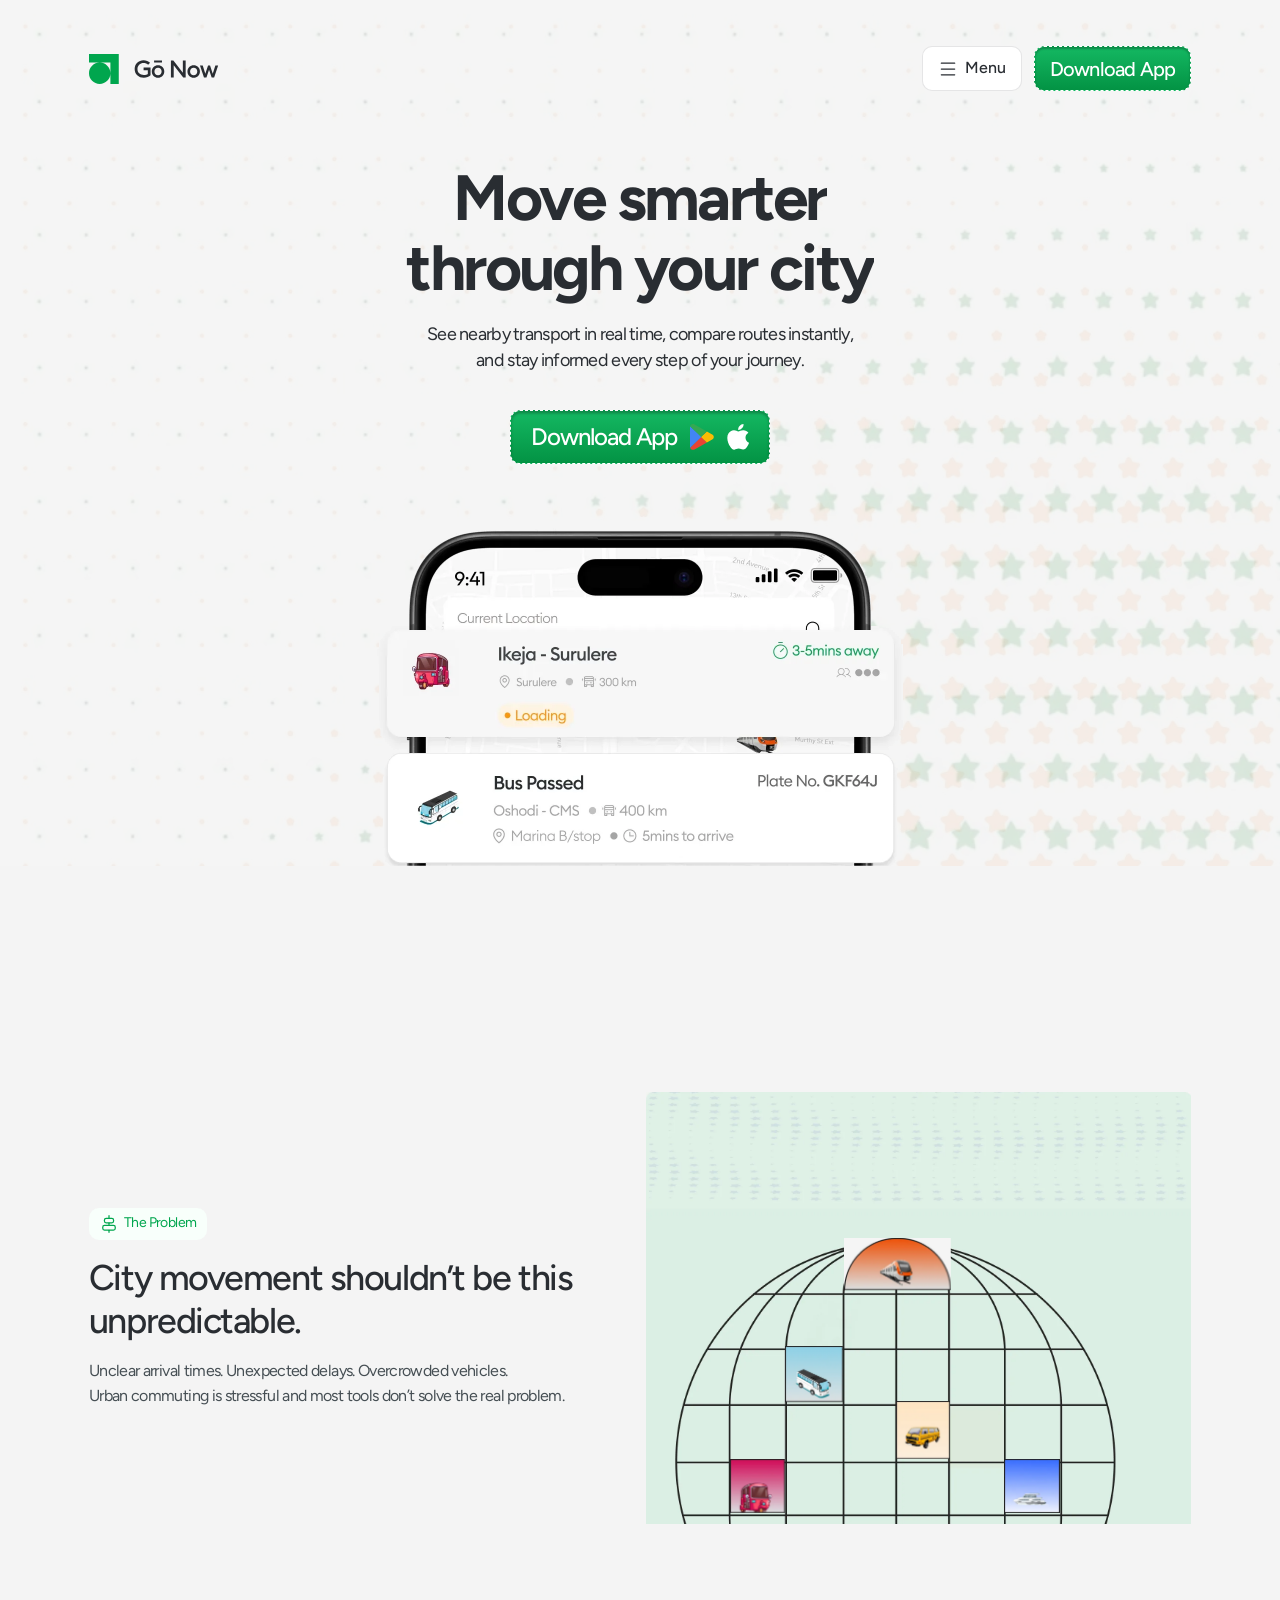
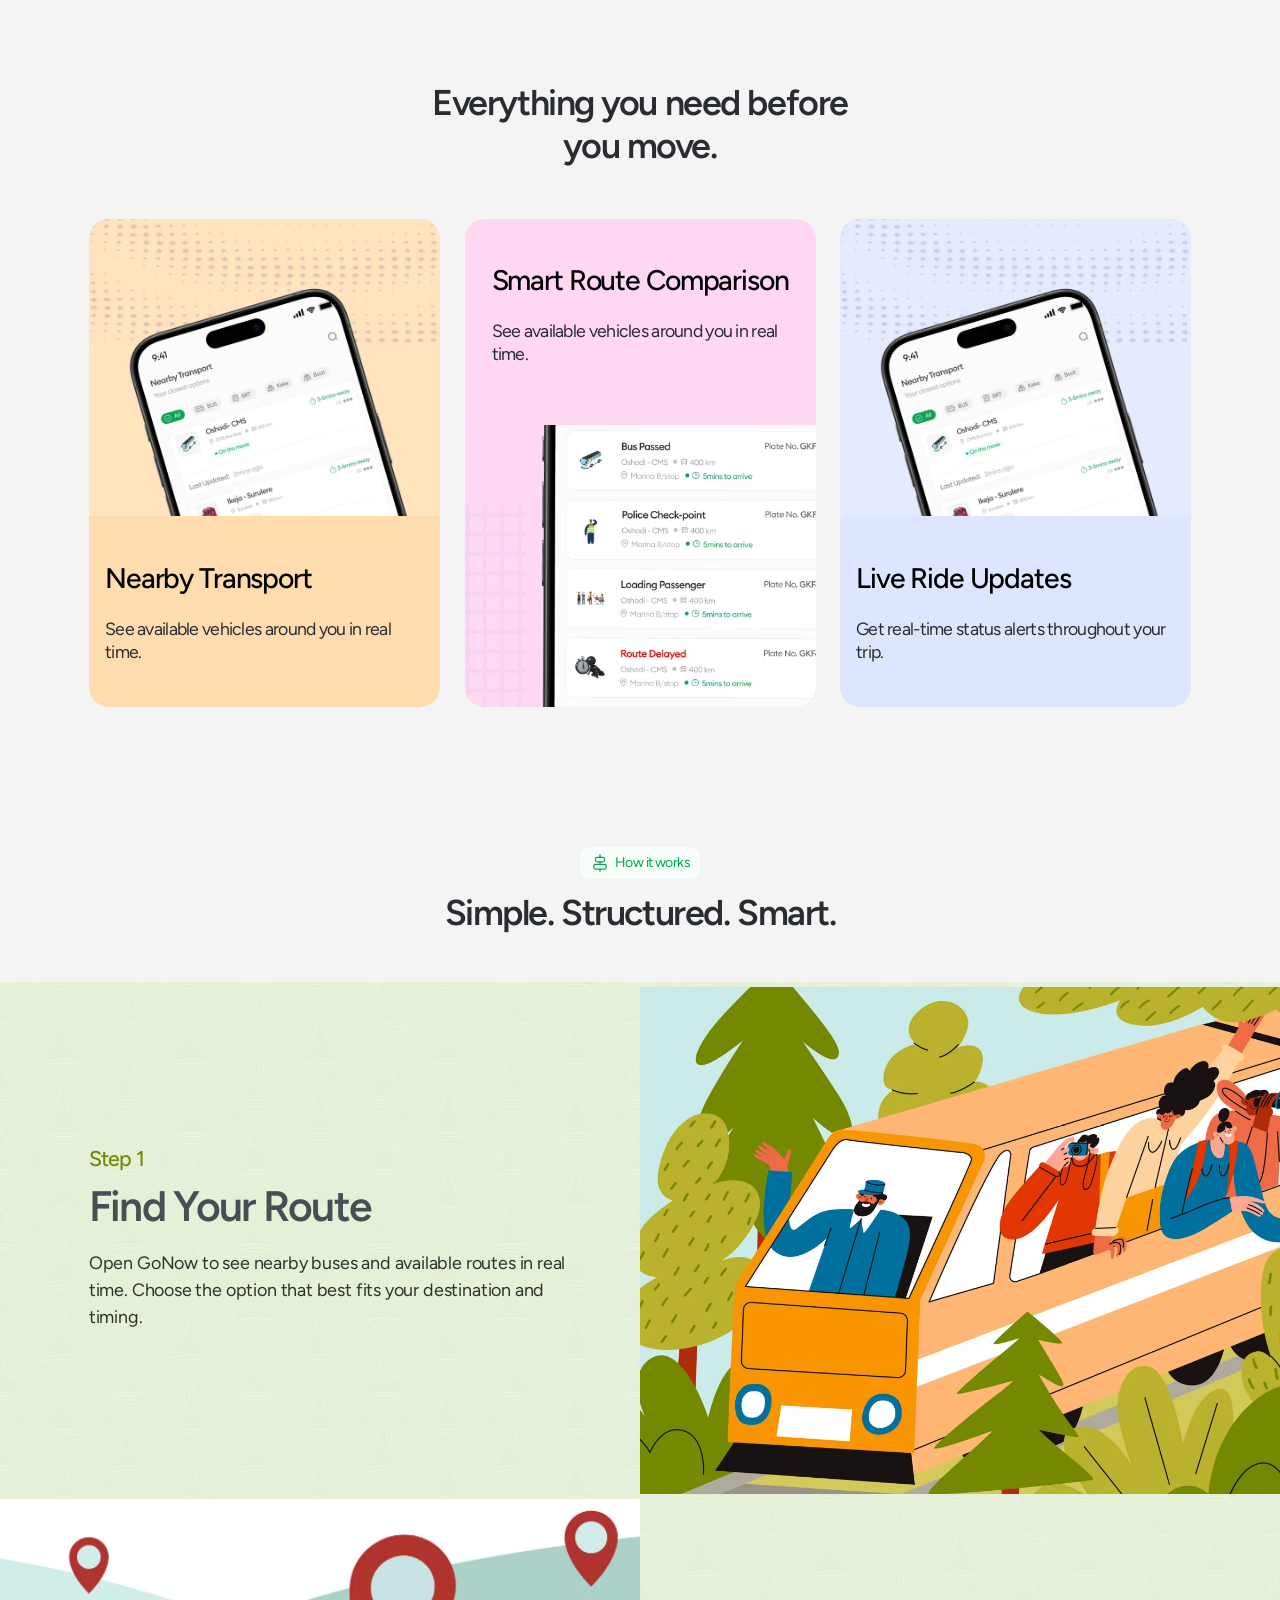
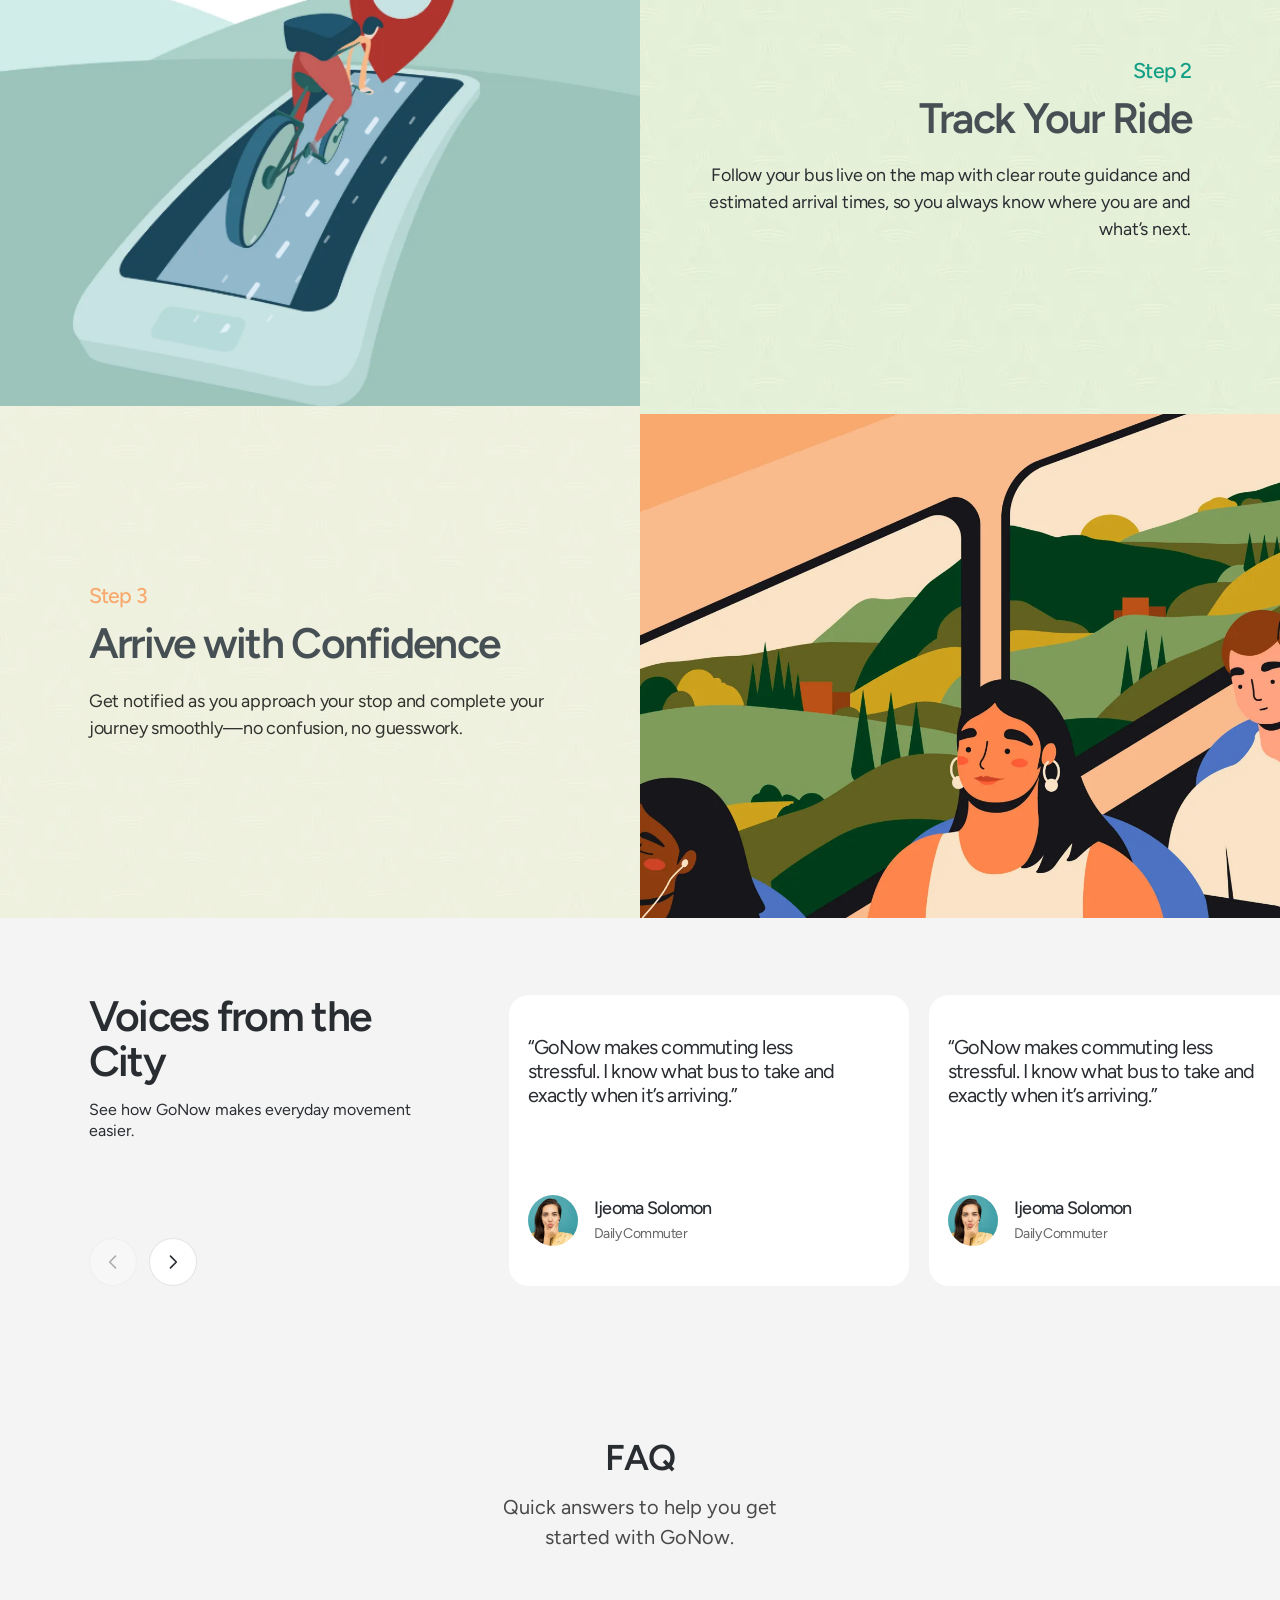
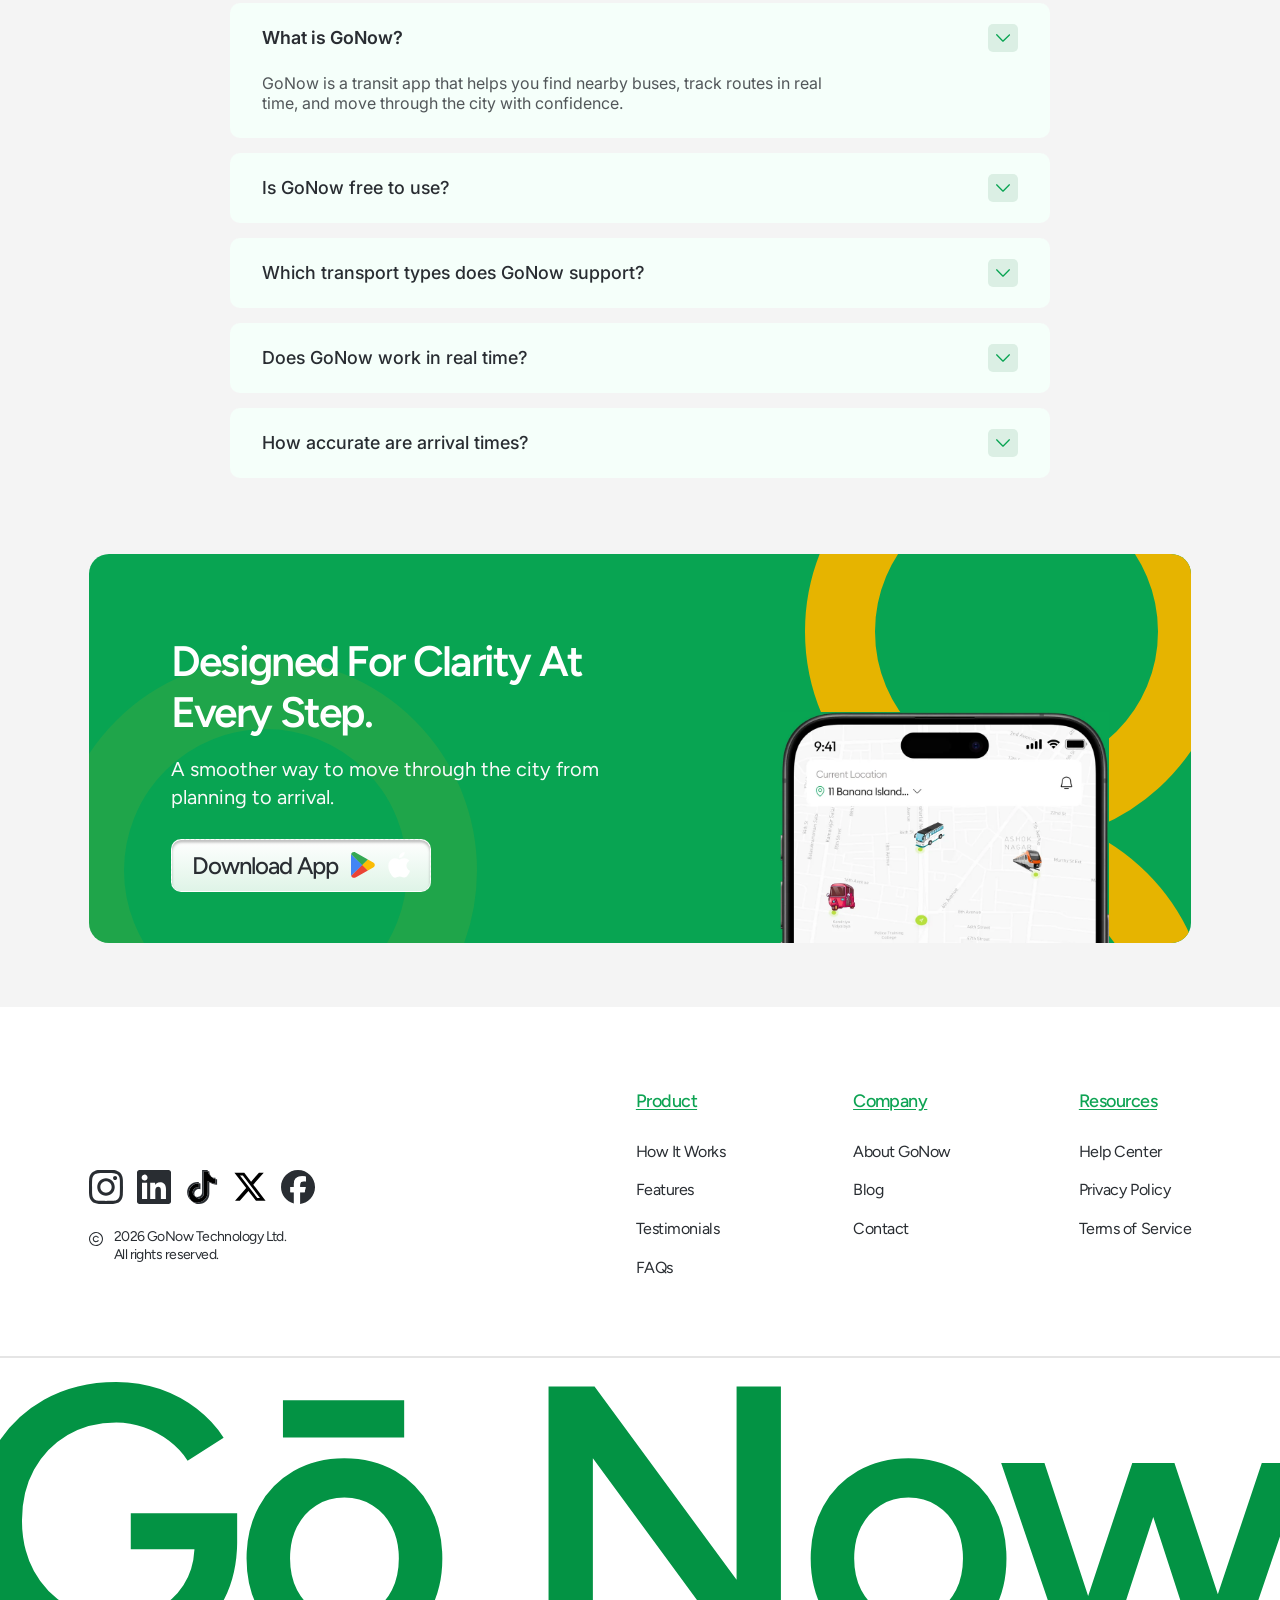
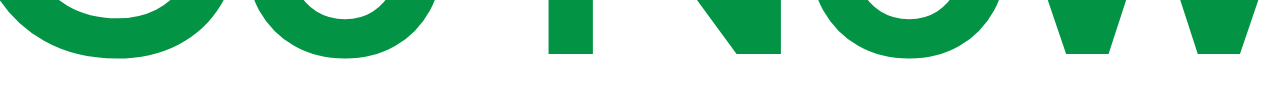
==== commit 9bb44bf2: "fix: tighter step gaps, step 2 mobile alignment, 3-line hero sub, standalone Play/App Store icons, s" ====
--- a/index.html
+++ b/index.html
@@ -53,7 +53,7 @@
           <h1 id="hero-title"><span>Move smarter</span> <span>through your city</span></h1>
           <p>See nearby transport in real time, compare routes instantly, and stay informed every step of your journey.</p>
         </div>
-        <a class="dl" href="#download"><span>Download App</span><img src="assets/store-icons.svg" alt="" width="82" height="36"></a>
+        <a class="dl" href="#download"><span>Download App</span><span class="dl__icons" aria-hidden="true"><img src="assets/playstore.svg" alt="" width="29" height="28"><img src="assets/appstore.svg" alt="" width="25" height="28"></span></a>
       </div>
       <figure class="hero__phone"><img src="assets/hero-phone.webp" alt="GoNow app showing a nearby bus arriving in 3–5 minutes" width="531" height="354" fetchpriority="high" decoding="async"></figure>
     </section>
@@ -149,7 +149,7 @@
 
       <div class="step step--1">
         <img class="step__pat step__pat--l" src="assets/how-pattern.webp" alt="" loading="lazy" decoding="async">
-        <div class="step__txt stack stack--20 reveal"><div class="stack stack--16"><span class="step__n">Step 1</span><h3>Find Your Route</h3></div><p>Open GoNow to see nearby buses and available routes in real time. Choose the option that best fits your destination and timing.</p></div>
+        <div class="step__txt stack stack--20 reveal"><div class="stack stack--12"><span class="step__n">Step 1</span><h3>Find Your Route</h3></div><p>Open GoNow to see nearby buses and available routes in real time. Choose the option that best fits your destination and timing.</p></div>
         <div class="step__img"><img class="step__pat" src="assets/how-pattern.webp" alt="" loading="lazy" decoding="async"><img class="step__pic" data-parallax src="assets/how-1.webp" alt="" loading="lazy" decoding="async"></div>
       </div>
 
@@ -168,12 +168,12 @@
             </svg>
           </div>
         </div>
-        <div class="step__txt stack stack--20 reveal"><div class="stack stack--16"><span class="step__n">Step 2</span><h3>Track Your Ride</h3></div><p>Follow your bus live on the map with clear route guidance and estimated arrival times, so you always know where you are and what’s next.</p></div>
+        <div class="step__txt stack stack--20 reveal"><div class="stack stack--12"><span class="step__n">Step 2</span><h3>Track Your Ride</h3></div><p>Follow your bus live on the map with clear route guidance and estimated arrival times, so you always know where you are and what’s next.</p></div>
       </div>
 
       <div class="step step--3">
         <img class="step__pat step__pat--l" src="assets/how-pattern.webp" alt="" loading="lazy" decoding="async">
-        <div class="step__txt stack stack--20 reveal"><div class="stack stack--16"><span class="step__n">Step 3</span><h3>Arrive with Confidence</h3></div><p>Get notified as you approach your stop and complete your journey smoothly—no confusion, no guesswork.</p></div>
+        <div class="step__txt stack stack--20 reveal"><div class="stack stack--12"><span class="step__n">Step 3</span><h3>Arrive with Confidence</h3></div><p>Get notified as you approach your stop and complete your journey smoothly—no confusion, no guesswork.</p></div>
         <div class="step__img"><img class="step__pat" src="assets/how-pattern.webp" alt="" loading="lazy" decoding="async"><img class="step__pic" data-parallax src="assets/how-3.webp" alt="" loading="lazy" decoding="async"></div>
       </div>
     </section>
@@ -230,7 +230,7 @@
         <div class="cta__copy">
           <h2 id="cta-title">Designed For Clarity At Every Step.</h2>
           <p>A smoother way to move through the city from planning to arrival.</p>
-          <a class="dl dl--light" href="#download"><span>Download App</span><img src="assets/store-icons.svg" alt="" width="82" height="36"></a>
+          <a class="dl dl--light" href="#download"><span>Download App</span><span class="dl__icons" aria-hidden="true"><img src="assets/playstore.svg" alt="" width="29" height="28"><img src="assets/appstore.svg" alt="" width="25" height="28"></span></a>
         </div>
         <img class="cta__phone" src="assets/cta-phone.webp" alt="GoNow app on a phone" width="467" height="347" loading="lazy" decoding="async">
       </div>
--- a/css/styles.css
+++ b/css/styles.css
@@ -36,6 +36,7 @@
 /* stacks: consistent vertical rhythm */
 .stack{display:flex;flex-direction:column}
 .stack--16{gap:16px}
+.stack--12{gap:12px}
 .stack--20{gap:20px}
 .stack--36{gap:36px}
 
@@ -73,7 +74,8 @@
 .dl:hover{transform:translateY(-3px);box-shadow:inset 0 2.6px 2.6px rgba(0,0,0,.25),0 18px 30px -14px rgba(3,147,68,.75)}
 .dl:hover::after{transform:translateX(120%)}
 .dl:active{transform:scale(.98)}
-.dl img{width:82px;height:36px}
+.dl__icons{display:flex;align-items:center;gap:12px}
+.dl__icons img{width:auto;height:26px}
 .dl--light{background:linear-gradient(180deg,#fff,#dff4e7);color:var(--ink);border-color:#fff}
 .dl--light:hover{box-shadow:inset 0 2.6px 2.6px rgba(0,0,0,.2),0 18px 30px -14px rgba(0,0,0,.45)}
 
@@ -90,7 +92,7 @@
 .hero h1 span{animation:rise 1s var(--ease) both}
 .hero h1 span:nth-child(2){animation-delay:.1s}
 @keyframes rise{from{transform:translateY(100%);opacity:0}to{transform:none;opacity:1}}
-.hero__copy p{max-width:546px;font-size:clamp(17px,1.4vw,20px);line-height:1.5;letter-spacing:-.04em;animation:fadeUp 1s .25s var(--ease) both}
+.hero__copy p{max-width:430px;font-size:clamp(17px,1.4vw,20px);line-height:1.5;letter-spacing:-.04em;animation:fadeUp 1s .25s var(--ease) both}
 .hero .dl{animation:fadeUp 1s .4s var(--ease) both}
 @keyframes fadeUp{from{opacity:0;transform:translateY(22px)}to{opacity:1;transform:none}}
 .hero__phone{position:relative;width:min(531px,100%);margin:48px auto 0;animation:phoneUp 1.3s .5s var(--ease) both}
@@ -101,11 +103,11 @@
 .logos{padding:clamp(28px,5vw,74px) clamp(20px,6.8vw,98px) clamp(20px,3vw,40px)}
 .logos__slots{max-width:1243px;margin-inline:auto;display:grid;grid-template-columns:repeat(10,minmax(0,1fr));gap:12px 20px;align-items:center}
 .logo-slot{position:relative;height:44px}
-.logo-slot img{position:absolute;left:50%;top:50%;max-width:100%;height:auto;opacity:0;transform:translate(-50%,-50%) translateY(10px);animation:logoSwap 7s var(--ease) infinite;animation-delay:calc(var(--i)*.6s)}
+.logo-slot img{position:absolute;left:50%;top:50%;max-width:100%;height:auto;opacity:0;transform:translate(-50%,-50%);animation-duration:16s;animation-timing-function:ease-in-out;animation-iteration-count:infinite;animation-delay:calc(var(--i)*1.1s)}
 .logo-slot .a{animation-name:logoA}
 .logo-slot .b{animation-name:logoB}
-@keyframes logoA{0%{opacity:0;transform:translate(-50%,-50%) translateY(10px)}8%,42%{opacity:.8;transform:translate(-50%,-50%)}50%,100%{opacity:0;transform:translate(-50%,-50%) translateY(-10px)}}
-@keyframes logoB{0%,42%{opacity:0;transform:translate(-50%,-50%) translateY(10px)}50%,92%{opacity:.8;transform:translate(-50%,-50%)}100%{opacity:0;transform:translate(-50%,-50%) translateY(-10px)}}
+@keyframes logoA{0%{opacity:0}12%,40%{opacity:.8}52%,100%{opacity:0}}
+@keyframes logoB{0%,40%{opacity:0}52%,90%{opacity:.8}100%{opacity:0}}
 
 /* ---------- problem ---------- */
 .problem{display:grid;grid-template-columns:minmax(0,517px) minmax(0,744px);justify-content:space-between;align-items:center;gap:40px;padding-block:var(--sec-y)}
@@ -160,8 +162,8 @@
 .step--1 .step__txt,.step--3 .step__txt{justify-self:start;margin-left:var(--px);margin-right:clamp(24px,3.8vw,54px)}
 .step--2 .step__txt{justify-self:end;text-align:right;align-items:flex-end;margin-right:var(--px)}
 .step--2 .step__txt>.stack{align-items:flex-end}
-.step__n{font-size:clamp(18px,1.67vw,24px);font-weight:500;letter-spacing:-.04em;line-height:1.5;color:var(--sc)}
-.step h3{font-size:clamp(32px,3.33vw,48px);font-weight:600;line-height:1.2;letter-spacing:-.04em;color:var(--body)}
+.step__n{line-height:1.2!important;font-size:clamp(18px,1.67vw,24px);font-weight:500;letter-spacing:-.04em;line-height:1.5;color:var(--sc)}
+.step h3{font-size:clamp(32px,3.33vw,48px);font-weight:600;line-height:1.1;letter-spacing:-.04em;color:var(--body)}
 .step__txt p{font-size:clamp(17px,1.4vw,20px);line-height:1.5;color:rgba(0,0,0,.8);letter-spacing:-.01em;max-width:488px;}
 .step--2 .step__txt p{color:var(--ink)}
 .step__img{position:relative;overflow:hidden;background:#0ba453}
@@ -271,6 +273,7 @@
   .step{grid-template-columns:1fr;height:auto}
   .step__txt,.step--1 .step__txt,.step--2 .step__txt,.step--3 .step__txt{justify-self:stretch;margin:0;width:auto;padding:56px var(--px);text-align:left;align-items:flex-start}
   .step__img{aspect-ratio:720/577}
+  .step--2 .step__txt>.stack{align-items:flex-start}
   .step--2 .step__img{order:2}
   .step--2 .step__txt{order:1}
   .step__pat,.step__pat--l,.step__pat--r{display:none}
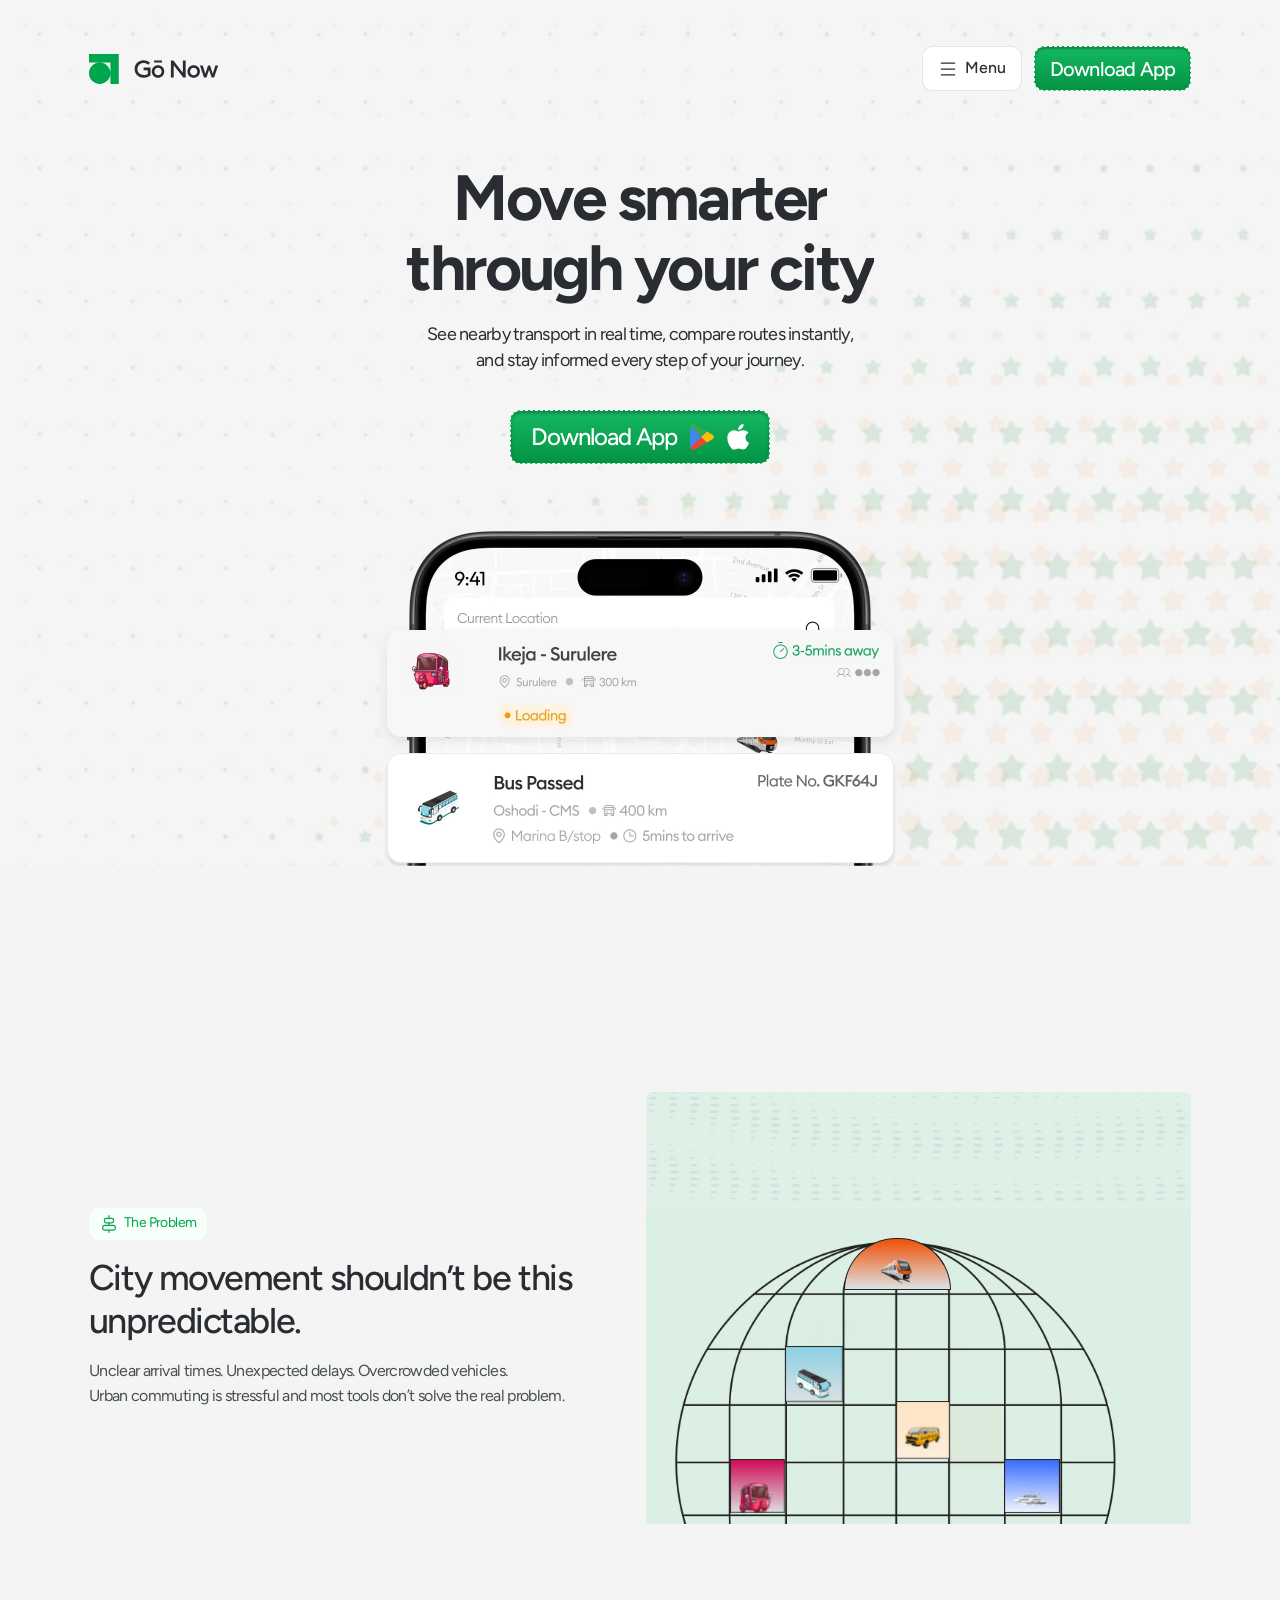
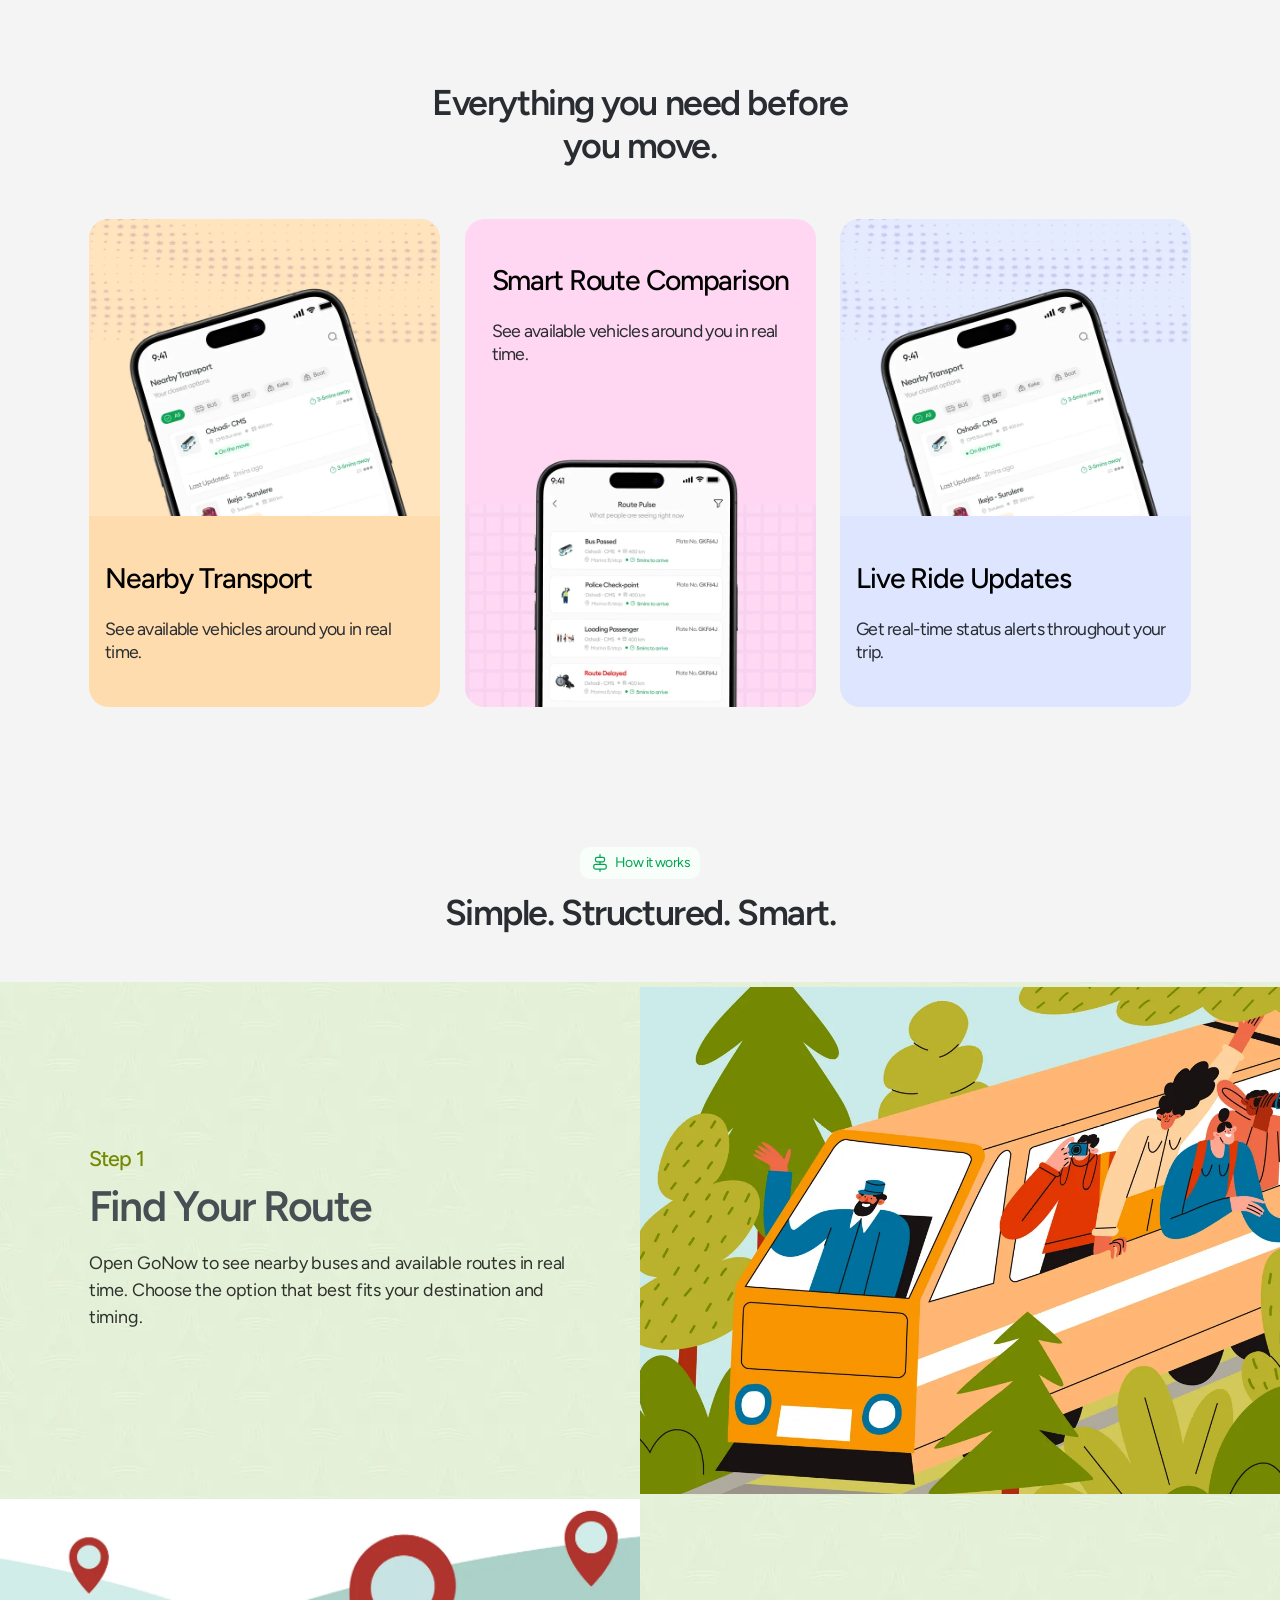
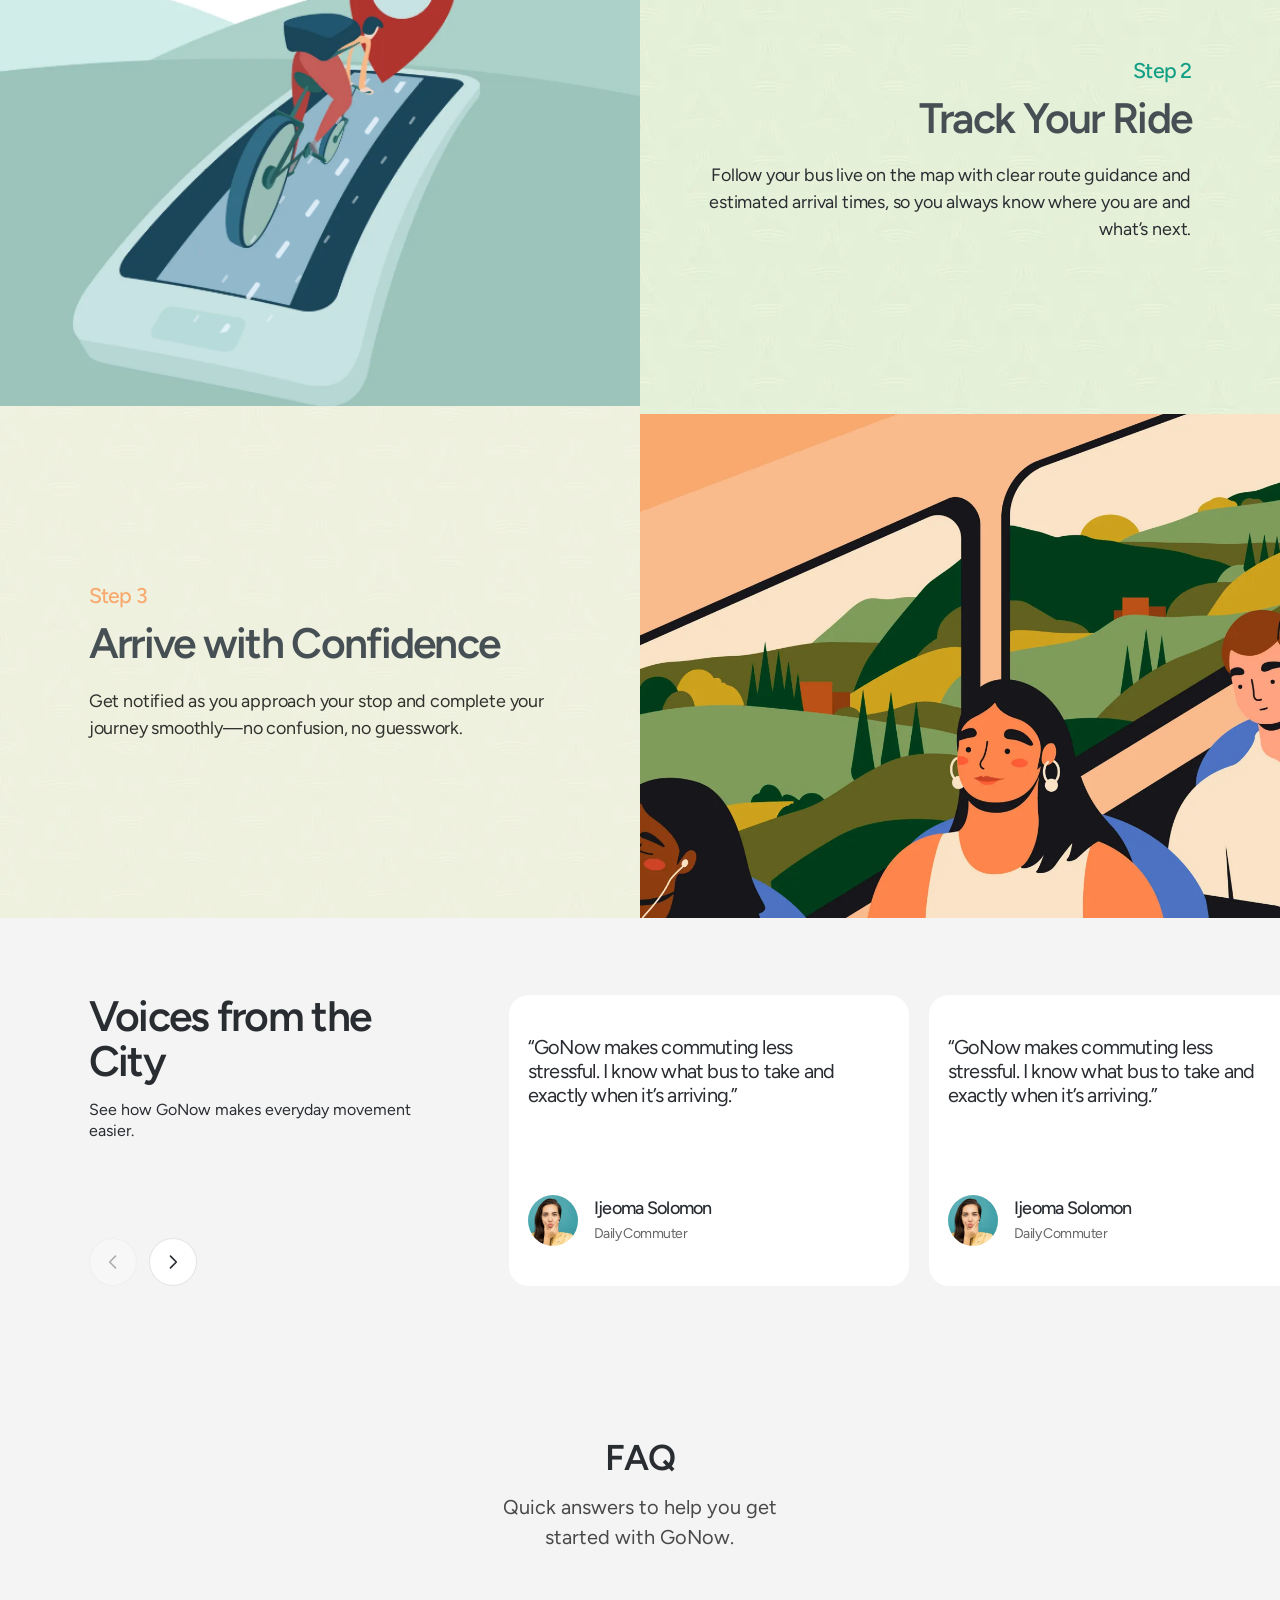
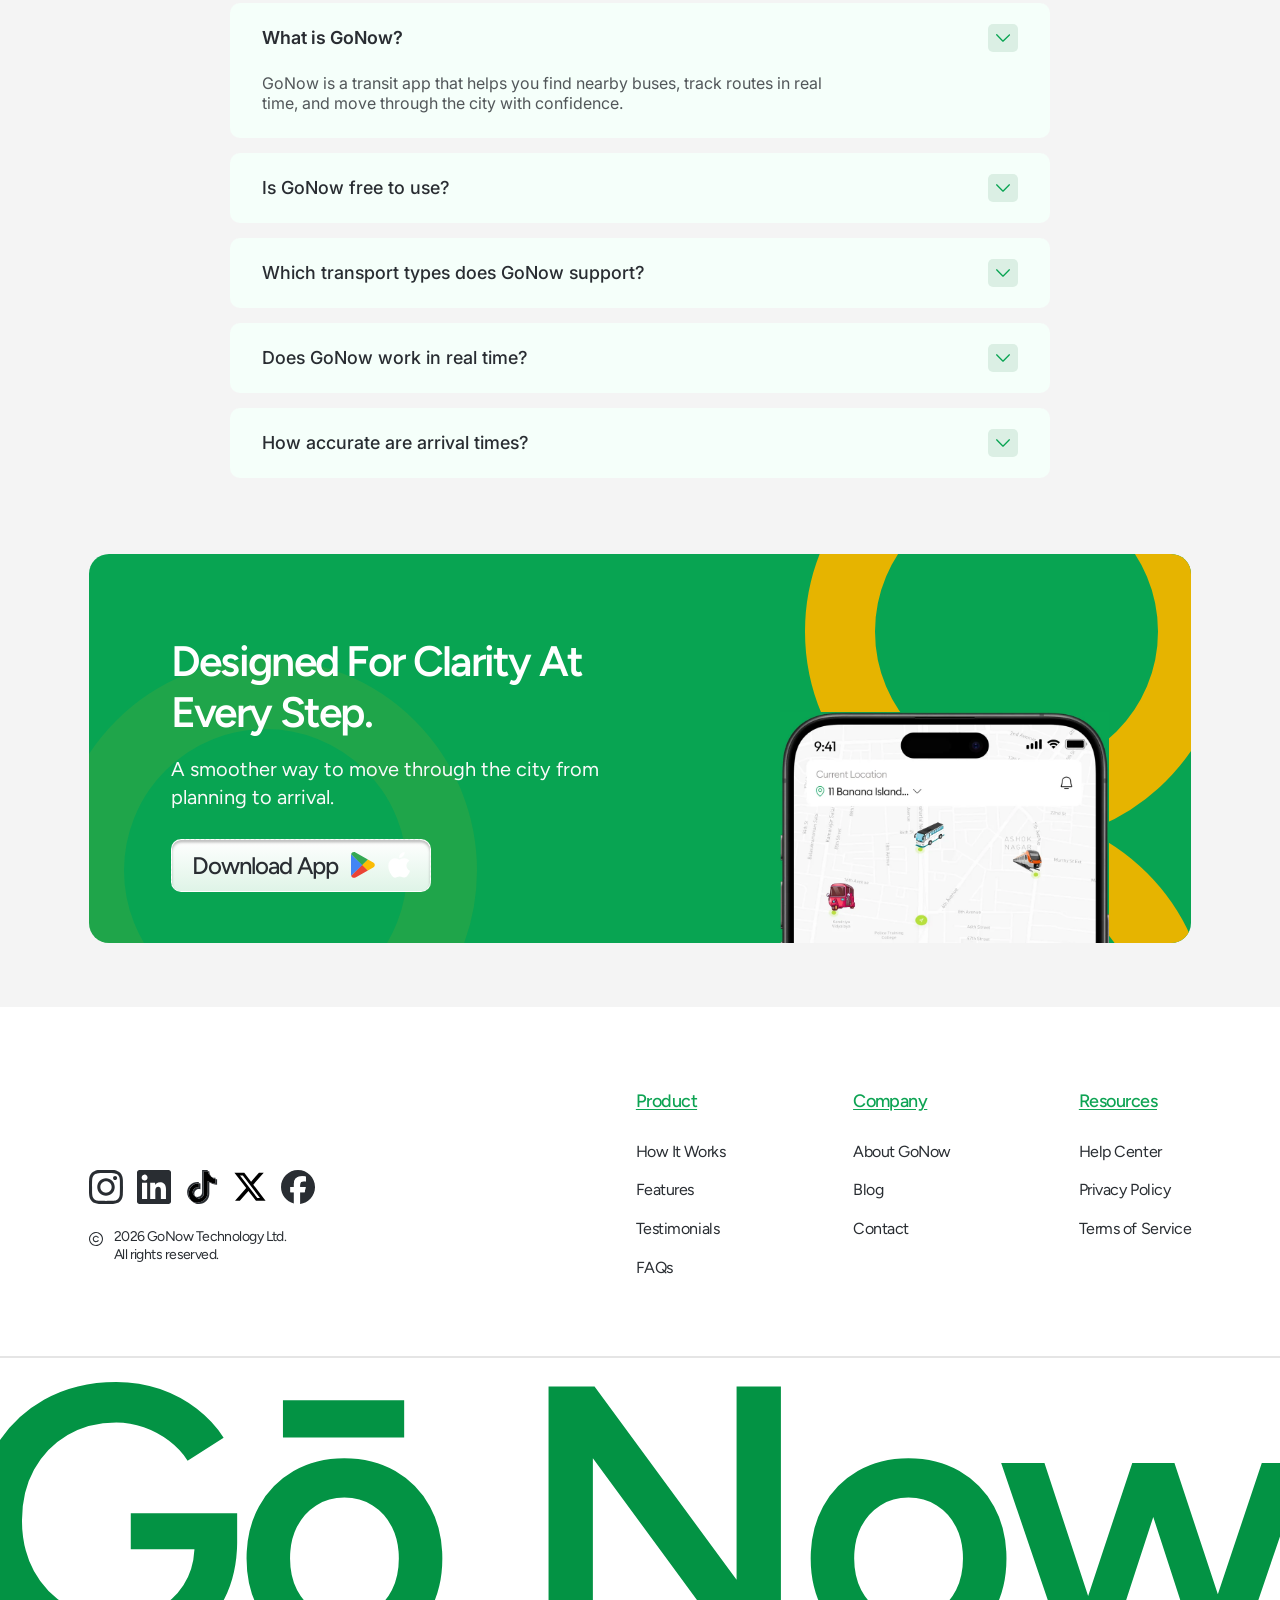
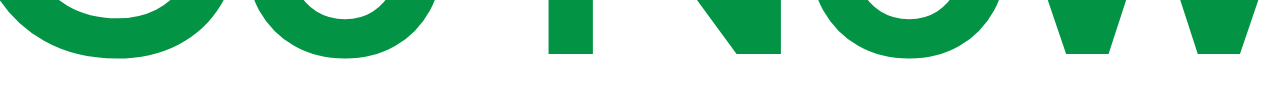
==== commit a7455ce1: "fix: full phone in Route Comparison card, native arch sticker without background fill Co-Authored-By" ====
--- a/index.html
+++ b/index.html
@@ -117,7 +117,7 @@
         <img class="stk stk--2" src="assets/stk-2.webp" alt="" width="76" height="73" loading="lazy">
         <img class="stk stk--3" src="assets/stk-3.webp" alt="" width="79" height="77" loading="lazy">
         <img class="stk stk--4" src="assets/stk-4.webp" alt="" width="75" height="73" loading="lazy">
-        <img class="stk stk--5" src="assets/stk-5.webp" alt="" width="146" height="71" loading="lazy">
+        <span class="stk stk--5 arch" aria-hidden="true"><img src="assets/train.webp" alt="" width="50" height="50" loading="lazy"></span>
       </div>
     </section>
 
@@ -131,7 +131,7 @@
         </article>
         <article class="fcard fcard--2 reveal" style="--d:100ms">
           <div class="fcard__txt"><h3>Smart Route Comparison</h3><p>See available vehicles around you in real time.</p></div>
-          <div class="fcard__art"><img class="fcard__bg" src="assets/feat2-bg.webp" alt="" width="396" height="319" loading="lazy" decoding="async"><img class="fcard__phone" src="assets/feat2-phone.webp" alt="Route comparison screen" width="252" height="289" loading="lazy" decoding="async"></div>
+          <div class="fcard__art"><img src="assets/feat2-art.webp" alt="Route comparison screen" width="396" height="319" loading="lazy" decoding="async"></div>
         </article>
         <article class="fcard fcard--3 reveal" style="--d:200ms">
           <div class="fcard__art"><img src="assets/feat3-art.webp" alt="Live ride updates screen" width="396" height="353" loading="lazy" decoding="async"></div>
--- a/css/styles.css
+++ b/css/styles.css
@@ -140,11 +140,8 @@
 .fcard p{margin-top:20px;max-width:327px;font-size:max(16px,calc(var(--u)*20));line-height:1.3;letter-spacing:-.04em}
 .fcard--2 .fcard__txt{padding:calc(var(--u)*49) calc(var(--u)*30) calc(var(--u)*40)}
 .fcard--2 .fcard__art{aspect-ratio:396/319;margin-top:auto;flex:none}
-.fcard--2 .fcard__bg{position:absolute;inset:0}
-.fcard__phone{position:absolute;left:17.4%;bottom:0;width:63.6%;height:auto!important;object-fit:contain!important;transition:transform .7s var(--ease)}
-.fcard--2:hover .fcard__phone{transform:translateY(-10px)}
-.fcard--1 .fcard__art img,.fcard--3 .fcard__art img{transition:transform .9s var(--ease)}
-.fcard--1:hover .fcard__art img,.fcard--3:hover .fcard__art img{transform:scale(1.04) translateY(-4px)}
+.fcard__art img{transition:transform .9s var(--ease)}
+.fcard:hover .fcard__art img{transform:scale(1.04) translateY(-4px)}
 
 /* ---------- how it works ---------- */
 .how{padding-top:clamp(40px,5vw,80px)}
@@ -312,3 +309,7 @@
   .js .reveal{opacity:1;transform:none}
   .foot__word span{transform:none}
 }
+
+/* arch sticker built natively — no baked-in background */
+.arch{display:block;aspect-ratio:146/71;background:linear-gradient(180deg,#ef4f05,#dde2e3);border:1.5px solid #232323;border-radius:100px 100px 0 0;overflow:hidden;height:auto}
+.arch img{position:absolute;left:50%;top:27%;width:34.2%;height:auto;transform:translateX(-50%)}
